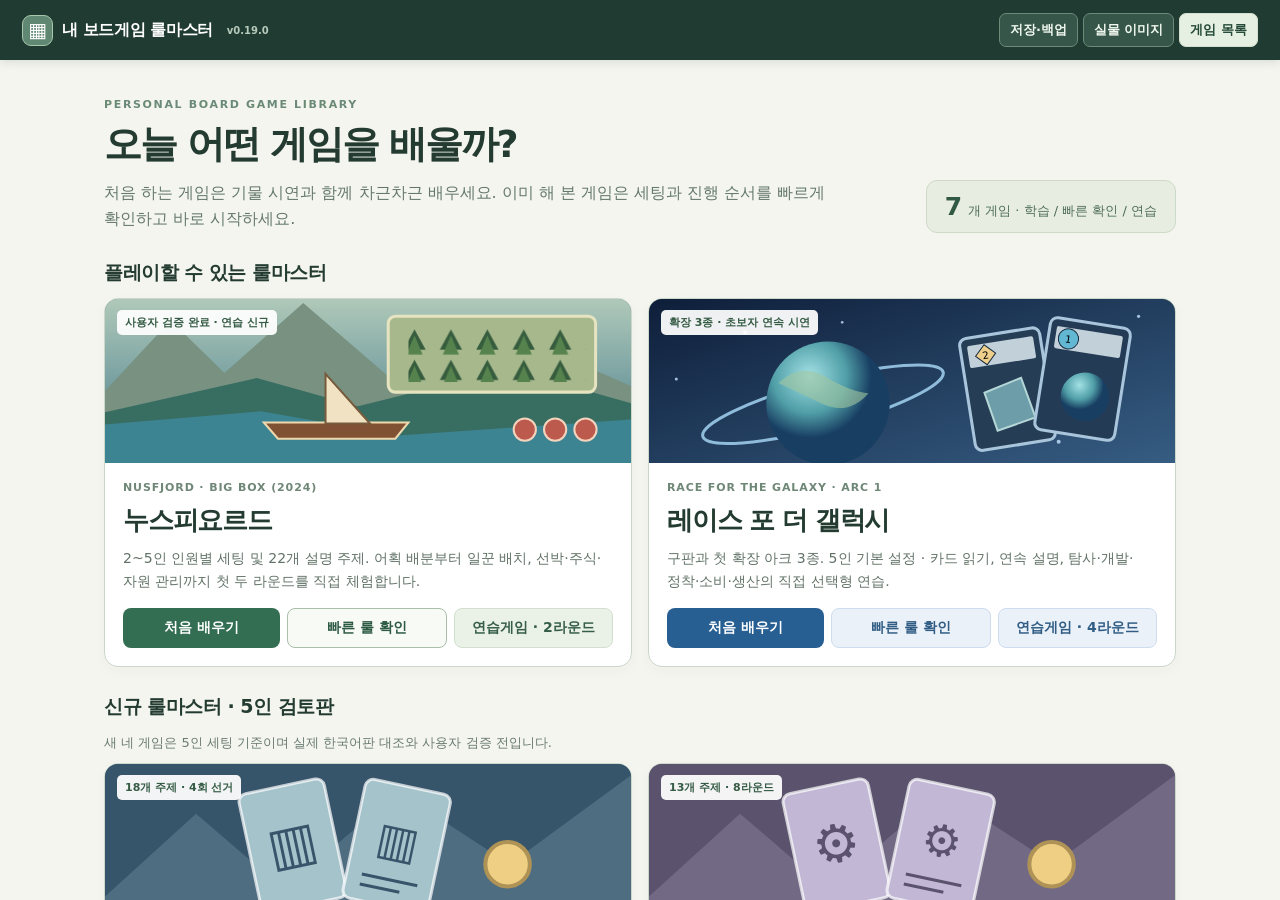
==== index.html @ 7c647069 "v0.19.0: illustrated Galaxy cards and tiles with offline assets" ====
<!doctype html><html lang="ko"><head><meta charset="utf-8"><meta name="viewport" content="width=device-width,initial-scale=1"><title>내 보드게임 룰마스터</title><style>
*{box-sizing:border-box}html,body{margin:0;height:100%;font:16px system-ui,"Malgun Gothic",sans-serif;color:#233b31;background:#f4f5ef}body{display:flex;flex-direction:column}button,a{font:inherit}button{cursor:pointer}header{background:#203b32;color:#fff;display:flex;align-items:center;gap:14px;flex-wrap:wrap;padding:13px 22px;z-index:5;box-shadow:0 2px 9px #142c2220}header .brand{display:flex;align-items:center;gap:9px;color:white;text-decoration:none;font-weight:780;letter-spacing:-.025em;white-space:nowrap}header .brand i{font-style:normal;display:grid;place-items:center;width:31px;height:31px;background:#608771;border:1px solid #a8c7ad;border-radius:9px;font-size:20px}header .version{font-size:10px;color:#b6cabc;font-weight:600}header .spacer{flex:1}.nav{display:flex;gap:5px;flex-wrap:wrap;align-items:center}header button,header select{font:inherit;font-size:13px;cursor:pointer;font-weight:650;background:#36564a;border:1px solid #6b8a79;color:#f0f7ef;border-radius:7px;padding:7px 10px}header button.active{background:#e5efe2;color:#254a37;border-color:#d3e0ce}header button:disabled{opacity:.45;cursor:not-allowed}header select{max-width:230px}header button:hover:not(:disabled){filter:brightness(1.12)}#home{overflow:auto;flex:1;min-height:0}main{max-width:1120px;margin:auto;padding:38px 24px 25px}.hero{display:flex;align-items:flex-end;justify-content:space-between;gap:15px;flex-wrap:wrap;margin-bottom:27px}.kicker{font-size:11px;letter-spacing:.15em;font-weight:750;color:#6b8a76}h1{font-size:38px;margin:8px 0 10px;letter-spacing:-.055em}p{line-height:1.65;word-break:keep-all;margin:0}.hero p{color:#65796b;max-width:740px}.counter{background:#e7eee1;padding:11px 18px;border:1px solid #cedac8;border-radius:11px;white-space:nowrap;color:#4f6d58;font-size:13px}.counter b{font-size:25px;margin-right:6px;color:#325943}h2{font-size:19px;margin:27px 0 12px;letter-spacing:-.025em}.grid{display:grid;grid-template-columns:repeat(2,minmax(0,1fr));gap:16px}.game{border:1px solid #cbd7ca;background:white;border-radius:14px;overflow:hidden;display:flex;flex-direction:column;box-shadow:0 4px 14px #243b2a08}.art{height:164px;position:relative;overflow:hidden;background:#698a77}.art svg{width:100%;height:100%;display:block}.art .tag{position:absolute;top:11px;left:12px;background:#ffffffee;padding:5px 8px;border-radius:5px;font-size:11px;font-weight:750;color:#355b44}.gamebody{padding:18px;display:flex;flex-direction:column;gap:9px;flex:1}.eyebrow{font-size:11px;letter-spacing:.08em;font-weight:700;color:#6f8777}.game h3{font-size:26px;letter-spacing:-.045em;margin:0}.game p{font-size:14px;color:#617267;flex:1}.actions{display:flex;gap:7px;flex-wrap:wrap;margin-top:6px}.actions a{display:inline-flex;align-items:center;justify-content:center;text-decoration:none;border-radius:8px;padding:10px 13px;font-size:14px;font-weight:750;color:#fff;background:#336e53;flex:1}.actions a.secondary{color:#355d47;background:#eaf1e7;border:1px solid #d2dfcf}.racecard .actions a{background:#285f93}.racecard .actions a.secondary{background:#eaf1f9;color:#315d84;border-color:#cddcee}.actions a.quicklink{background:#f8faf6;color:#2d5a43;border:1px solid #a9bfaa}.actions a:hover{filter:brightness(.95)}.queue{display:grid;grid-template-columns:repeat(4,minmax(0,1fr));gap:9px}.queue .q{padding:13px;border:1px solid #d7ded2;background:#fffefa;border-radius:11px;min-width:0}.q small{color:#7a8877;font-size:11px;font-weight:650}.q h3{font-size:18px;margin:7px 0 5px;letter-spacing:-.02em}.q p{font-size:12px;color:#65776a}.q a{display:inline-block;font-size:12px;margin-top:8px;color:#386d52;font-weight:700}.collection{display:flex;flex-wrap:wrap;gap:7px}.collection span{background:#e8ede5;border:1px solid #d7ded1;border-radius:7px;padding:7px 10px;font-size:13px;color:#627265}footer{color:#7b897a;font-size:12px;line-height:1.6;margin-top:24px}#workspace{flex:1;min-height:0;display:flex}#workspace[hidden],#home[hidden]{display:none}iframe{display:block;width:100%;height:100%;border:0;background:#fff}iframe[hidden]{display:none}#modebar{display:none}#modebar.on{display:flex}#gameSelect{display:none}#gameSelect.on{display:block}@media(max-width:670px){header{padding:9px 11px;gap:6px}header .version{display:none}header .brand{font-size:15px}header .brand i{width:26px;height:26px;font-size:17px}header .spacer{display:none}header button,header select{font-size:12px;padding:6px}main{padding:22px 12px}h1{font-size:30px}.grid{grid-template-columns:1fr}.queue{grid-template-columns:1fr 1fr}.art{height:143px}.gamebody{padding:14px}.game h3{font-size:23px}}
</style><link rel="stylesheet" href="app/device.css"></head><body><header><a class="brand" href="#home"><i>▦</i> 내 보드게임 룰마스터</a><span class="version">v0.19.0</span><div class="spacer"></div><div class="nav"><button id="deviceBtn">저장·백업</button><button id="editionBtn">실물 이미지</button><button id="homeBtn" onclick="location.hash='home'">게임 목록</button><select id="gameSelect" aria-label="게임 전환"><option value="nusfjord">누스피요르드</option><option value="race">레이스 포 더 갤럭시</option><option value="die-macher">디마허</option><option value="raging-robots">레이징 로봇</option><option value="euphoria">유포리아</option><option value="hadara">하다라</option><option value="roll">롤 포 더 갤럭시</option></select><div id="modebar" class="nav"><button id="learnBtn">처음 배우기</button><button id="quickBtn">빠른 룰 확인</button><button id="practiceBtn">연습게임</button></div></div></header><div id="home"><main><section class="hero"><div><div class="kicker">PERSONAL BOARD GAME LIBRARY</div><h1>오늘 어떤 게임을 배울까?</h1><p>처음 하는 게임은 기물 시연과 함께 차근차근 배우세요. 이미 해 본 게임은 세팅과 진행 순서를 빠르게 확인하고 바로 시작하세요.</p></div><div class="counter"><b>7</b>개 게임 · 학습 / 빠른 확인 / 연습</div></section><h2>플레이할 수 있는 룰마스터</h2><div class="grid"><article class="game"><div class="art"><svg viewBox="0 0 520 164" preserveAspectRatio="xMidYMid slice" aria-hidden="true"><defs><linearGradient id="sea" x2="0" y2="1"><stop stop-color="#b0c9b9"/><stop offset="1" stop-color="#41788a"/></linearGradient><pattern id="trees" width="36" height="30" patternUnits="userSpaceOnUse"><path d="M18 1 7 21h22Z" fill="#365c3e"/><path d="M18 7 10 26h16Z" fill="#56834d"/></pattern></defs><rect width="520" height="164" fill="url(#sea)"/><path d="M0 92 65 22 118 74 196 5 290 86 375 24 520 87V120H0Z" fill="#789180"/><path d="M0 113 150 79 250 107 400 70 520 104V164H0Z" fill="#386e62"/><path d="M0 125 154 112 290 136 520 120V164H0Z" fill="#3d8493"/><rect x="280" y="18" width="205" height="75" rx="7" fill="#a7b88c" stroke="#e5e3c0" stroke-width="3"/><rect x="300" y="28" width="175" height="55" fill="url(#trees)"/><path d="M171 139h116l13-16H157Z" fill="#805132" stroke="#eed9af" stroke-width="2"/><path d="M218 75v49h44Z" fill="#f0e2c3" stroke="#765b3c" stroke-width="2"/><circle cx="415" cy="130" r="11" fill="#bc5a4d" stroke="#f4d3bd" stroke-width="2"/><circle cx="445" cy="130" r="11" fill="#bc5a4d" stroke="#f4d3bd" stroke-width="2"/><circle cx="475" cy="130" r="11" fill="#bc5a4d" stroke="#f4d3bd" stroke-width="2"/></svg><span class="tag">사용자 검증 완료 · 연습 신규</span></div><div class="gamebody"><span class="eyebrow">NUSFJORD · BIG BOX (2024)</span><h3>누스피요르드</h3><p>2~5인 인원별 세팅 및 22개 설명 주제. 어획 배분부터 일꾼 배치, 선박·주식·자원 관리까지 첫 두 라운드를 직접 체험합니다.</p><div class="actions"><a href="#nusfjord/learn">처음 배우기</a><a class="secondary quicklink" href="#nusfjord/quick">빠른 룰 확인</a><a class="secondary" href="#nusfjord/practice">연습게임 · 2라운드</a></div></div></article><article class="game racecard"><div class="art"><svg viewBox="0 0 520 164" preserveAspectRatio="xMidYMid slice" aria-hidden="true"><defs><linearGradient id="space" x2="1" y2="1"><stop stop-color="#0e1e39"/><stop offset="1" stop-color="#365d83"/></linearGradient><radialGradient id="planet" cx="35%" cy="28%"><stop stop-color="#a3e1e5"/><stop offset=".6" stop-color="#509ea7"/><stop offset="1" stop-color="#183e62"/></radialGradient></defs><rect width="520" height="164" fill="url(#space)"/><g fill="#c6e3ff" opacity=".8"><circle cx="27" cy="80" r="1.5"/><circle cx="95" cy="34" r="2"/><circle cx="139" cy="91" r="1.5"/><circle cx="191" cy="24" r="1.3"/><circle cx="376" cy="68" r="1.8"/><circle cx="484" cy="18" r="1.6"/><circle cx="405" cy="142" r="2"/></g><ellipse cx="172" cy="105" rx="123" ry="23" fill="none" stroke="#8fbcda" stroke-width="3" transform="rotate(-15 172 105)"/><circle cx="177" cy="104" r="61" fill="url(#planet)"/><path d="M128 84q22-21 47-6t42 16q-20 23-47 10t-42-20" fill="#a1c7a1" opacity=".6"/><g transform="translate(315 34) rotate(-9 40 60)"><rect width="80" height="112" rx="7" fill="#253d55" stroke="#a8c5dc" stroke-width="3"/><rect x="7" y="8" width="66" height="22" rx="2" fill="#c2d0da"/><path d="M14 19 24 9 34 19 24 29Z" fill="#edce8a" stroke="#172a3e"/><text x="24" y="23" text-anchor="middle" font-size="10">2</text><path d="M17 56 55 47 63 88 24 95Z" fill="#6c9da9" stroke="#b4d6d6" stroke-width="2"/></g><g transform="translate(388 24) rotate(9 40 60)"><rect width="80" height="112" rx="7" fill="#243b55" stroke="#a8c5dc" stroke-width="3"/><rect x="7" y="8" width="66" height="22" rx="2" fill="#c2d0da"/><circle cx="20" cy="19" r="10" fill="#62b8d3" stroke="#172a3e"/><text x="20" y="23" text-anchor="middle" font-size="10">1</text><circle cx="45" cy="73" r="24" fill="url(#planet)"/></g></svg><span class="tag">확장 3종 · 초보자 연속 시연</span></div><div class="gamebody"><span class="eyebrow">RACE FOR THE GALAXY · ARC 1</span><h3>레이스 포 더 갤럭시</h3><p>구판과 첫 확장 아크 3종. 5인 기본 설정 · 카드 읽기, 연속 설명, 탐사·개발·정착·소비·생산의 직접 선택형 연습.</p><div class="actions"><a href="#race/learn">처음 배우기</a><a class="secondary quicklink" href="#race/quick">빠른 룰 확인</a><a class="secondary" href="#race/practice">연습게임 · 4라운드</a></div></div></article></div><h2>신규 룰마스터 · 5인 검토판</h2><p style="font-size:13px;color:#6a7b70;margin-bottom:10px">새 네 게임은 5인 세팅 기준이며 실제 한국어판 대조와 사용자 검증 전입니다.</p><div class="grid"><article class="game"><div class="art" style="background:#36546a"><svg viewBox="0 0 520 164" preserveAspectRatio="xMidYMid slice" aria-hidden="true"><rect width="520" height="164" fill="#36546a"/><path d="M0 132L90 50L177 125L290 28L400 100L520 12V164H0Z" fill="#a5c3cb" opacity=".22"/><g transform="translate(143 22) rotate(-12 42 62)"><rect width="86" height="120" rx="8" fill="#a5c3cb" stroke="#fff" stroke-opacity=".7" stroke-width="3"/><text x="43" y="76" font-size="52" text-anchor="middle" fill="#36546a">▥</text></g><g transform="translate(245 22) rotate(12 42 62)"><rect width="86" height="120" rx="8" fill="#a5c3cb" stroke="#fff" stroke-opacity=".7" stroke-width="3"/><path d="M15 94h56M15 104h40" stroke="#36546a" stroke-width="3"/><text x="43" y="70" font-size="44" text-anchor="middle" fill="#36546a">▥</text></g><circle cx="398" cy="100" r="22" fill="#efcf83" stroke="#ae9256" stroke-width="4"/></svg><span class="tag">18개 주제 · 4회 선거</span></div><div class="gamebody"><span class="eyebrow">DIE MACHER · 2019</span><h3>디마허</h3><p>정책, 언론, 유세, 여론조사, 선거 정산</p><div class="actions"><a href="#die-macher/learn">처음 배우기</a><a class="secondary quicklink" href="#die-macher/quick">빠른 룰 확인</a><a class="secondary" href="#die-macher/practice">지역 선거 부분</a></div></div></article><article class="game"><div class="art" style="background:#5b536e"><svg viewBox="0 0 520 164" preserveAspectRatio="xMidYMid slice" aria-hidden="true"><rect width="520" height="164" fill="#5b536e"/><path d="M0 132L90 50L177 125L290 28L400 100L520 12V164H0Z" fill="#c2b8d6" opacity=".22"/><g transform="translate(143 22) rotate(-12 42 62)"><rect width="86" height="120" rx="8" fill="#c2b8d6" stroke="#fff" stroke-opacity=".7" stroke-width="3"/><text x="43" y="76" font-size="52" text-anchor="middle" fill="#5b536e">⚙</text></g><g transform="translate(245 22) rotate(12 42 62)"><rect width="86" height="120" rx="8" fill="#c2b8d6" stroke="#fff" stroke-opacity=".7" stroke-width="3"/><path d="M15 94h56M15 104h40" stroke="#5b536e" stroke-width="3"/><text x="43" y="70" font-size="44" text-anchor="middle" fill="#5b536e">⚙</text></g><circle cx="398" cy="100" r="22" fill="#efcf83" stroke="#ae9256" stroke-width="4"/></svg><span class="tag">13개 주제 · 8라운드</span></div><div class="gamebody"><span class="eyebrow">RAISING ROBOTS</span><h3>레이징 로봇</h3><p>에너지 배정, 로봇 조립, 엔진, 수업과 최종 점수</p><div class="actions"><a href="#raging-robots/learn">처음 배우기</a><a class="secondary quicklink" href="#raging-robots/quick">빠른 룰 확인</a><a class="secondary" href="#raging-robots/practice">조립·설계 부분</a></div></div></article><article class="game"><div class="art" style="background:#5c6c52"><svg viewBox="0 0 520 164" preserveAspectRatio="xMidYMid slice" aria-hidden="true"><rect width="520" height="164" fill="#5c6c52"/><path d="M0 132L90 50L177 125L290 28L400 100L520 12V164H0Z" fill="#d9d6a5" opacity=".22"/><g transform="translate(143 22) rotate(-12 42 62)"><rect width="86" height="120" rx="8" fill="#d9d6a5" stroke="#fff" stroke-opacity=".7" stroke-width="3"/><text x="43" y="76" font-size="52" text-anchor="middle" fill="#5c6c52">⚄</text></g><g transform="translate(245 22) rotate(12 42 62)"><rect width="86" height="120" rx="8" fill="#d9d6a5" stroke="#fff" stroke-opacity=".7" stroke-width="3"/><path d="M15 94h56M15 104h40" stroke="#5c6c52" stroke-width="3"/><text x="43" y="70" font-size="44" text-anchor="middle" fill="#5c6c52">⚄</text></g><circle cx="398" cy="100" r="22" fill="#efcf83" stroke="#ae9256" stroke-width="4"/></svg><span class="tag">14개 기본 주제 · 확장 선택</span></div><div class="gamebody"><span class="eyebrow">EUPHORIA · 기본 / 확장</span><h3>유포리아</h3><p>주사위 일꾼, 지식, 사기, 시장과 별 10개</p><div class="actions"><a href="#euphoria/learn">처음 배우기</a><a class="secondary quicklink" href="#euphoria/quick">빠른 룰 확인</a><a class="secondary" href="#euphoria/practice">일꾼 배치·회수</a></div></div></article><article class="game"><div class="art" style="background:#957647"><svg viewBox="0 0 520 164" preserveAspectRatio="xMidYMid slice" aria-hidden="true"><rect width="520" height="164" fill="#957647"/><path d="M0 132L90 50L177 125L290 28L400 100L520 12V164H0Z" fill="#e4d7ad" opacity=".22"/><g transform="translate(143 22) rotate(-12 42 62)"><rect width="86" height="120" rx="8" fill="#e4d7ad" stroke="#fff" stroke-opacity=".7" stroke-width="3"/><text x="43" y="76" font-size="52" text-anchor="middle" fill="#957647">◉</text></g><g transform="translate(245 22) rotate(12 42 62)"><rect width="86" height="120" rx="8" fill="#e4d7ad" stroke="#fff" stroke-opacity=".7" stroke-width="3"/><path d="M15 94h56M15 104h40" stroke="#957647" stroke-width="3"/><text x="43" y="70" font-size="44" text-anchor="middle" fill="#957647">◉</text></g><circle cx="398" cy="100" r="22" fill="#efcf83" stroke="#ae9256" stroke-width="4"/></svg><span class="tag">12개 주제 · 3시대</span></div><div class="gamebody"><span class="eyebrow">HADARA · 기본판</span><h3>하다라</h3><p>A/B 카드 선택, 네 트랙, 식민지, 메달</p><div class="actions"><a href="#hadara/learn">처음 배우기</a><a class="secondary quicklink" href="#hadara/quick">빠른 룰 확인</a><a class="secondary" href="#hadara/practice">시대 I 연습</a></div></div></article><article class="game racecard"><div class="art"><svg viewBox="0 0 520 164" preserveAspectRatio="xMidYMid slice" aria-hidden="true"><defs><linearGradient id="rollspace" x2="1" y2="1"><stop stop-color="#17283f"/><stop offset="1" stop-color="#466984"/></linearGradient></defs><rect width="520" height="164" fill="url(#rollspace)"/><g fill="#b8d5ec"><circle cx="32" cy="27" r="2"/><circle cx="203" cy="40" r="2"/><circle cx="411" cy="18" r="2"/><circle cx="451" cy="136" r="2"/></g><circle cx="115" cy="112" r="63" fill="#5aa6b2"/><ellipse cx="115" cy="112" rx="88" ry="18" stroke="#a8cdd9" fill="none" stroke-width="3" transform="rotate(-18 115 112)"/><g transform="translate(245 32) rotate(-10 38 38)"><rect width="76" height="76" rx="12" fill="#e3e9ed" stroke="#a8c2d3" stroke-width="4"/><path d="M38 13 61 38 38 62 14 38Z" fill="none" stroke="#253a4d" stroke-width="5"/></g><g transform="translate(341 56) rotate(10 35 35)"><rect width="70" height="70" rx="10" fill="#222937" stroke="#99aab8" stroke-width="3"/><path d="M9 35Q35 10 61 35Q35 60 9 35Z" fill="none" stroke="#fff" stroke-width="4"/><circle cx="35" cy="35" r="7" fill="#fff"/></g><g transform="translate(423 29) rotate(-10 28 28)"><rect width="56" height="56" rx="8" fill="#ed8d37" stroke="#ffc879" stroke-width="3"/><text x="28" y="38" font-size="32" text-anchor="middle" fill="#263447">$</text></g></svg><span class="tag">신규 · 2~5인 · 끝없는 야망</span></div><div class="gamebody"><span class="eyebrow">ROLL FOR THE GALAXY · AMBITION</span><h3>롤 포 더 갤럭시</h3><p>주사위 배정·선택·명령, 생산·선적·모집. 기본판과 끝없는 야망, 선택 목표를 설명하고 세 라운드의 핵심 연습을 제공합니다.</p><div class="actions"><a href="#roll/learn">처음 배우기</a><a class="secondary quicklink" href="#roll/quick">빠른 룰 확인</a><a class="secondary" href="#roll/practice">3라운드 연습</a></div></div></article></div><h2>다른 보유 게임</h2><div class="collection" id="planned"></div><footer>처음 배우기는 단계별 기물 시연, 빠른 룰 확인은 세팅 체크리스트·진행·규칙 검색, 연습게임은 선택형 시나리오입니다. 실물 사진 탭에서 실제 판본을 대조할 수 있습니다. 시연은 판본별 검증 중인 자체 도식입니다.</footer></main></div><div id="workspace" hidden><iframe id="screen" title="룰마스터 및 연습게임"></iframe></div><script src="games/catalog.js"></script><script id="embeddedPages" type="application/json">null</script><script>
const PAGES={nusfjord:{learn:'nusfjord.html',practice:'scenario.html?game=nusfjord'},race:{learn:'race.html',practice:'scenario.html?game=race'},roll:{learn:'roll.html?mode=learn',practice:'roll.html?mode=practice'},...Object.fromEntries(['die-macher','raging-robots','euphoria','hadara'].map(id=>[id,{learn:'new-game.html?game='+id+'&mode=learn',practice:'new-game.html?game='+id+'&mode=practice'}]))};
for(const id of Object.keys(PAGES))PAGES[id].quick="quick.html?game="+id;
function readStored(key){try{return JSON.parse(localStorage.getItem(key)||'{}')}catch{return {}}}function saveStored(key,value){try{localStorage.setItem(key,JSON.stringify(value))}catch{}}window.rmSettings=readStored('rm.hub.settings');window.rmPhotos={};window.rmChecks={};for(const id of ['nusfjord','race','roll','die-macher','raging-robots','euphoria','hadara'])window.rmPhotos[id]=readStored('rm.photos.'+id);let pendingTopic=null;
let rmSpeed=1;try{const v=localStorage.getItem('rm.motion.speed');if(['0','0.6','1','1.6'].includes(v))rmSpeed=+v}catch{}function sendConfig(target,route){if(!target||!route)return;target.contentWindow?.postMessage({kind:'rm-motion-speed',speed:rmSpeed},'*');const [id,mode]=route.split("/");if(mode==="quick"){target.contentWindow?.postMessage({kind:"rulemaster-resume"},"*");return;}target.contentWindow?.postMessage({kind:"rm-configure",game:id,mode,config:window.rmSettings[id],assets:window.rmPhotos[id],topic:pendingTopic?.game===id&&mode==="learn"?pendingTopic.topic:null},"*");if(pendingTopic?.game===id&&mode==="learn")pendingTopic=null;}
const embedded=JSON.parse(document.getElementById('embeddedPages').textContent),home=document.getElementById('home'),workspace=document.getElementById('workspace'),select=document.getElementById('gameSelect'),modebar=document.getElementById('modebar');let active=null,screen=document.getElementById('screen'),frames=new Map(),loaded='';function pauseFrame(){if(screen&&loaded)screen.contentWindow?.postMessage({kind:'rulemaster-pause'},'*')}
for(const game of COLLECTION.filter(g=>g.ownership==='owned'&&g.status==='backlog'&&!['raging-robots','euphoria','hadara'].includes(g.id))){let item=document.createElement('span');item.textContent=game.name;document.getElementById('planned').append(item)}
function navigate(){let route=location.hash.slice(1)||'home';let [id,mode]=route.split('/');if(!PAGES[id]||!PAGES[id][mode]){pauseFrame();home.hidden=false;workspace.hidden=true;select.classList.remove('on');modebar.classList.remove('on');document.getElementById('homeBtn').classList.add('active');active=null;return}active={id,mode};home.hidden=true;workspace.hidden=false;select.classList.add('on');modebar.classList.add('on');select.value=id;document.getElementById('homeBtn').classList.remove('active');document.getElementById('learnBtn').classList.toggle('active',mode==='learn');document.getElementById('practiceBtn').classList.toggle('active',mode==='practice');document.getElementById('quickBtn').classList.toggle('active',mode==='quick');document.getElementById('practiceBtn').textContent='연습게임';if(loaded===route){sendConfig(screen,route);return;}pauseFrame();screen.hidden=true;screen.removeAttribute('id');if(!loaded)screen.remove();let next=frames.get(route);let cached=!!next;if(!next){next=document.createElement('iframe');next.title='룰마스터 및 연습게임';if(embedded?.[route])next.srcdoc=embedded[route];else next.src=PAGES[id][mode];next.addEventListener("load",()=>{if(loaded===route)sendConfig(next,route)});frames.set(route,next);workspace.append(next)}screen=next;screen.id='screen';screen.hidden=false;loaded=route;screen.contentWindow?.postMessage({kind:'rulemaster-resume'},'*');if(cached)sendConfig(screen,route)}
window.addEventListener('hashchange',navigate);window.addEventListener('message',e=>{if(e.source!==screen.contentWindow)return;let d=e.data;if(d?.kind==='rm-motion-setting'&&[0,.6,1,1.6].includes(d.speed)){rmSpeed=d.speed;try{localStorage.setItem('rm.motion.speed',String(rmSpeed))}catch{}for(const fr of frames.values())fr.contentWindow?.postMessage({kind:'rm-motion-speed',speed:rmSpeed},'*');return;}if(d?.kind==='rm-settings'&&active?.id===d.game){window.rmSettings[d.game]={...d.config};saveStored('rm.hub.settings',window.rmSettings);if(d.game==='roll')window.rollSettings={...d.config};return;}if(d?.kind==='rm-checks'&&active?.id===d.game&&typeof d.key==='string'&&d.key.startsWith('rm.check.'+d.game+'{')&&Array.isArray(d.value)){window.rmChecks[d.key]=d.value;saveStored(d.key,d.value);return;}if(d?.kind==='rm-photos'&&active?.id===d.game){window.rmPhotos[d.game]=d.assets;saveStored('rm.photos.'+d.game,d.assets);return;}if(d?.kind==='rm-jump'&&active?.id===d.game){window.rmSettings[d.game]={...d.config};saveStored('rm.hub.settings',window.rmSettings);if(d.game==='roll')window.rollSettings={...d.config};pendingTopic={game:d.game,topic:d.topic};location.hash=d.game+'/learn';return;}if(d?.kind==='rm-jump-miss'){console.warn('Rulemaster topic not found: '+d.topic);return;}if(d?.kind==='rulemaster-route'){let route=e.data.route;if(route==='home'||(typeof route==='string'&&PAGES[route.split('/')[0]]?.[route.split('/')[1]]))location.hash=route}});select.onchange=()=>location.hash=select.value+'/'+(active?.mode||'learn');document.getElementById('learnBtn').onclick=()=>location.hash=active.id+'/learn';document.getElementById('quickBtn').onclick=()=>location.hash=active.id+'/quick';document.getElementById('practiceBtn').onclick=()=>location.hash=active.id+'/practice';window.rmResetScreens=()=>{pauseFrame();for(let f of frames.values())f.remove();frames.clear();screen=document.createElement('iframe');screen.id='screen';workspace.append(screen);loaded='';active=null;navigate()};navigate();
</script><script src="app/edition-data.js"></script><script src="app/device.js"></script></body></html>
---- app/device.css ----
/* Tablet reference and portable storage panels */
.rm-modal{border:1px solid #ccd9cd;border-radius:14px;padding:0;width:min(930px,calc(100% - 20px));max-height:90dvh;color:#233b31;background:#f8faf6;box-shadow:0 20px 70px #142d2855;overflow:auto}.rm-modal::backdrop{background:#162e25a8}.rm-modal .rm-top{position:sticky;top:0;z-index:1;background:#203b32;color:#fff;padding:14px 18px;display:flex;align-items:center;justify-content:space-between;gap:10px}.rm-modal .rm-top h2{margin:0;font-size:19px;color:#fff}.rm-modal .rm-body{padding:18px}.rm-modal h3{margin:12px 0 8px;font-size:17px}.rm-modal p{margin:7px 0;font-size:14px}.rm-modal button,.rm-modal .rm-link{background:#fff;color:#29583e;border:1px solid #a5bdab;border-radius:8px;padding:10px 13px;font:inherit;font-weight:650;cursor:pointer;display:inline-block;text-decoration:none}.rm-modal .rm-top button{background:#36564a;color:#fff;border-color:#729b83}.rm-modal .rm-links{display:flex;flex-wrap:wrap;gap:8px;margin:12px 0}.rm-modal .rm-meta{color:#526d5c;font-size:13px}.rm-modal .rm-note{border-left:3px solid #86a58a;padding:6px 12px;background:#eaf1e9}.rm-modal .rm-gallery{display:grid;grid-template-columns:repeat(auto-fit,minmax(min(260px,100%),1fr));gap:12px}.rm-modal figure{margin:0;border:1px solid #d3dfd2;border-radius:9px;overflow:hidden;background:#fff;padding:9px;display:flex;flex-direction:column;gap:5px}.rm-modal figure img{max-height:340px;width:100%;object-fit:contain;background:#e9ede7;cursor:zoom-in;border-radius:5px}.rm-modal figure img[hidden]{display:none}.rm-modal figcaption{font-weight:700;font-size:14px}.rm-modal figure small{font-size:12px;color:#59705f}.rm-modal .rm-status{font-size:13px;color:#576c5a}.rm-modal .rm-list{padding-left:20px;font-size:14px;line-height:1.7}.rm-modal select{font:inherit;border:1px solid #bdccbe;background:#fff;color:#213a2e;padding:9px;border-radius:8px;max-width:100%}.rm-modal .rm-file{display:none}.rm-modal .rm-storage{display:grid;grid-template-columns:repeat(3,1fr);gap:8px;margin:12px 0}.rm-modal .rm-storage>div{background:white;border:1px solid #d4dfd2;padding:12px;border-radius:8px}.rm-modal .rm-storage b{display:block;font-size:24px}.rm-modal .rm-storage span{font-size:12px;color:#617466}.rm-modal .rm-zoom{max-height:65dvh;max-width:100%;width:auto;display:block;margin:10px auto;object-fit:contain}.rm-modal .rm-dismiss{margin-top:8px}@media(max-width:600px){.rm-modal .rm-body{padding:12px}.rm-modal .rm-top{padding:11px}.rm-modal .rm-storage{grid-template-columns:repeat(3,minmax(0,1fr))}.rm-modal .rm-storage>div{padding:8px}.rm-modal .rm-storage b{font-size:19px}.rm-modal .rm-links button,.rm-modal .rm-link{font-size:13px}}
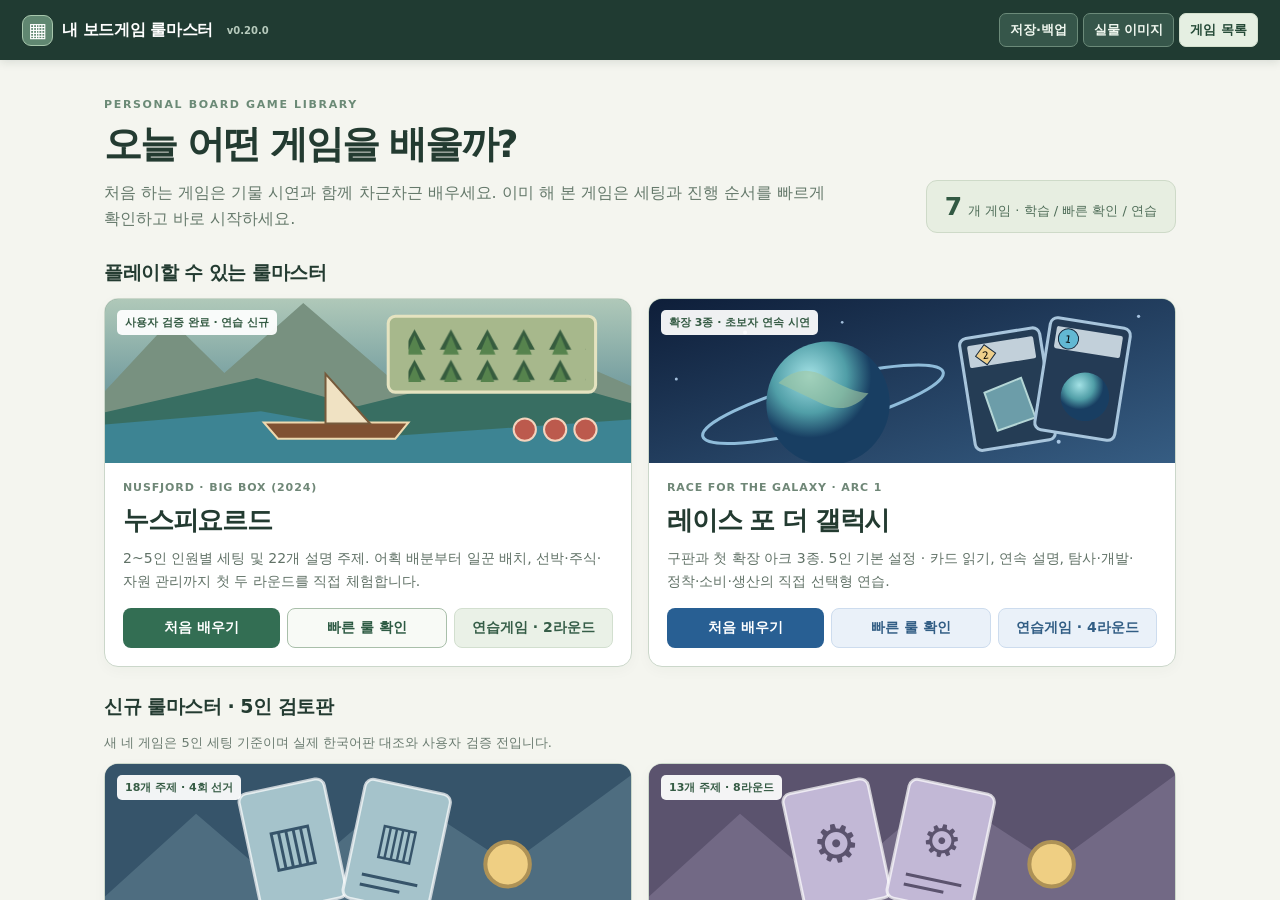
==== commit 2155fddf: "v0.20.0 - Show complete table setup before rules" ====
--- a/index.html
+++ b/index.html
@@ -1,6 +1,6 @@
 <!doctype html><html lang="ko"><head><meta charset="utf-8"><meta name="viewport" content="width=device-width,initial-scale=1"><title>내 보드게임 룰마스터</title><style>
 *{box-sizing:border-box}html,body{margin:0;height:100%;font:16px system-ui,"Malgun Gothic",sans-serif;color:#233b31;background:#f4f5ef}body{display:flex;flex-direction:column}button,a{font:inherit}button{cursor:pointer}header{background:#203b32;color:#fff;display:flex;align-items:center;gap:14px;flex-wrap:wrap;padding:13px 22px;z-index:5;box-shadow:0 2px 9px #142c2220}header .brand{display:flex;align-items:center;gap:9px;color:white;text-decoration:none;font-weight:780;letter-spacing:-.025em;white-space:nowrap}header .brand i{font-style:normal;display:grid;place-items:center;width:31px;height:31px;background:#608771;border:1px solid #a8c7ad;border-radius:9px;font-size:20px}header .version{font-size:10px;color:#b6cabc;font-weight:600}header .spacer{flex:1}.nav{display:flex;gap:5px;flex-wrap:wrap;align-items:center}header button,header select{font:inherit;font-size:13px;cursor:pointer;font-weight:650;background:#36564a;border:1px solid #6b8a79;color:#f0f7ef;border-radius:7px;padding:7px 10px}header button.active{background:#e5efe2;color:#254a37;border-color:#d3e0ce}header button:disabled{opacity:.45;cursor:not-allowed}header select{max-width:230px}header button:hover:not(:disabled){filter:brightness(1.12)}#home{overflow:auto;flex:1;min-height:0}main{max-width:1120px;margin:auto;padding:38px 24px 25px}.hero{display:flex;align-items:flex-end;justify-content:space-between;gap:15px;flex-wrap:wrap;margin-bottom:27px}.kicker{font-size:11px;letter-spacing:.15em;font-weight:750;color:#6b8a76}h1{font-size:38px;margin:8px 0 10px;letter-spacing:-.055em}p{line-height:1.65;word-break:keep-all;margin:0}.hero p{color:#65796b;max-width:740px}.counter{background:#e7eee1;padding:11px 18px;border:1px solid #cedac8;border-radius:11px;white-space:nowrap;color:#4f6d58;font-size:13px}.counter b{font-size:25px;margin-right:6px;color:#325943}h2{font-size:19px;margin:27px 0 12px;letter-spacing:-.025em}.grid{display:grid;grid-template-columns:repeat(2,minmax(0,1fr));gap:16px}.game{border:1px solid #cbd7ca;background:white;border-radius:14px;overflow:hidden;display:flex;flex-direction:column;box-shadow:0 4px 14px #243b2a08}.art{height:164px;position:relative;overflow:hidden;background:#698a77}.art svg{width:100%;height:100%;display:block}.art .tag{position:absolute;top:11px;left:12px;background:#ffffffee;padding:5px 8px;border-radius:5px;font-size:11px;font-weight:750;color:#355b44}.gamebody{padding:18px;display:flex;flex-direction:column;gap:9px;flex:1}.eyebrow{font-size:11px;letter-spacing:.08em;font-weight:700;color:#6f8777}.game h3{font-size:26px;letter-spacing:-.045em;margin:0}.game p{font-size:14px;color:#617267;flex:1}.actions{display:flex;gap:7px;flex-wrap:wrap;margin-top:6px}.actions a{display:inline-flex;align-items:center;justify-content:center;text-decoration:none;border-radius:8px;padding:10px 13px;font-size:14px;font-weight:750;color:#fff;background:#336e53;flex:1}.actions a.secondary{color:#355d47;background:#eaf1e7;border:1px solid #d2dfcf}.racecard .actions a{background:#285f93}.racecard .actions a.secondary{background:#eaf1f9;color:#315d84;border-color:#cddcee}.actions a.quicklink{background:#f8faf6;color:#2d5a43;border:1px solid #a9bfaa}.actions a:hover{filter:brightness(.95)}.queue{display:grid;grid-template-columns:repeat(4,minmax(0,1fr));gap:9px}.queue .q{padding:13px;border:1px solid #d7ded2;background:#fffefa;border-radius:11px;min-width:0}.q small{color:#7a8877;font-size:11px;font-weight:650}.q h3{font-size:18px;margin:7px 0 5px;letter-spacing:-.02em}.q p{font-size:12px;color:#65776a}.q a{display:inline-block;font-size:12px;margin-top:8px;color:#386d52;font-weight:700}.collection{display:flex;flex-wrap:wrap;gap:7px}.collection span{background:#e8ede5;border:1px solid #d7ded1;border-radius:7px;padding:7px 10px;font-size:13px;color:#627265}footer{color:#7b897a;font-size:12px;line-height:1.6;margin-top:24px}#workspace{flex:1;min-height:0;display:flex}#workspace[hidden],#home[hidden]{display:none}iframe{display:block;width:100%;height:100%;border:0;background:#fff}iframe[hidden]{display:none}#modebar{display:none}#modebar.on{display:flex}#gameSelect{display:none}#gameSelect.on{display:block}@media(max-width:670px){header{padding:9px 11px;gap:6px}header .version{display:none}header .brand{font-size:15px}header .brand i{width:26px;height:26px;font-size:17px}header .spacer{display:none}header button,header select{font-size:12px;padding:6px}main{padding:22px 12px}h1{font-size:30px}.grid{grid-template-columns:1fr}.queue{grid-template-columns:1fr 1fr}.art{height:143px}.gamebody{padding:14px}.game h3{font-size:23px}}
-</style><link rel="stylesheet" href="app/device.css"></head><body><header><a class="brand" href="#home"><i>▦</i> 내 보드게임 룰마스터</a><span class="version">v0.19.0</span><div class="spacer"></div><div class="nav"><button id="deviceBtn">저장·백업</button><button id="editionBtn">실물 이미지</button><button id="homeBtn" onclick="location.hash='home'">게임 목록</button><select id="gameSelect" aria-label="게임 전환"><option value="nusfjord">누스피요르드</option><option value="race">레이스 포 더 갤럭시</option><option value="die-macher">디마허</option><option value="raging-robots">레이징 로봇</option><option value="euphoria">유포리아</option><option value="hadara">하다라</option><option value="roll">롤 포 더 갤럭시</option></select><div id="modebar" class="nav"><button id="learnBtn">처음 배우기</button><button id="quickBtn">빠른 룰 확인</button><button id="practiceBtn">연습게임</button></div></div></header><div id="home"><main><section class="hero"><div><div class="kicker">PERSONAL BOARD GAME LIBRARY</div><h1>오늘 어떤 게임을 배울까?</h1><p>처음 하는 게임은 기물 시연과 함께 차근차근 배우세요. 이미 해 본 게임은 세팅과 진행 순서를 빠르게 확인하고 바로 시작하세요.</p></div><div class="counter"><b>7</b>개 게임 · 학습 / 빠른 확인 / 연습</div></section><h2>플레이할 수 있는 룰마스터</h2><div class="grid"><article class="game"><div class="art"><svg viewBox="0 0 520 164" preserveAspectRatio="xMidYMid slice" aria-hidden="true"><defs><linearGradient id="sea" x2="0" y2="1"><stop stop-color="#b0c9b9"/><stop offset="1" stop-color="#41788a"/></linearGradient><pattern id="trees" width="36" height="30" patternUnits="userSpaceOnUse"><path d="M18 1 7 21h22Z" fill="#365c3e"/><path d="M18 7 10 26h16Z" fill="#56834d"/></pattern></defs><rect width="520" height="164" fill="url(#sea)"/><path d="M0 92 65 22 118 74 196 5 290 86 375 24 520 87V120H0Z" fill="#789180"/><path d="M0 113 150 79 250 107 400 70 520 104V164H0Z" fill="#386e62"/><path d="M0 125 154 112 290 136 520 120V164H0Z" fill="#3d8493"/><rect x="280" y="18" width="205" height="75" rx="7" fill="#a7b88c" stroke="#e5e3c0" stroke-width="3"/><rect x="300" y="28" width="175" height="55" fill="url(#trees)"/><path d="M171 139h116l13-16H157Z" fill="#805132" stroke="#eed9af" stroke-width="2"/><path d="M218 75v49h44Z" fill="#f0e2c3" stroke="#765b3c" stroke-width="2"/><circle cx="415" cy="130" r="11" fill="#bc5a4d" stroke="#f4d3bd" stroke-width="2"/><circle cx="445" cy="130" r="11" fill="#bc5a4d" stroke="#f4d3bd" stroke-width="2"/><circle cx="475" cy="130" r="11" fill="#bc5a4d" stroke="#f4d3bd" stroke-width="2"/></svg><span class="tag">사용자 검증 완료 · 연습 신규</span></div><div class="gamebody"><span class="eyebrow">NUSFJORD · BIG BOX (2024)</span><h3>누스피요르드</h3><p>2~5인 인원별 세팅 및 22개 설명 주제. 어획 배분부터 일꾼 배치, 선박·주식·자원 관리까지 첫 두 라운드를 직접 체험합니다.</p><div class="actions"><a href="#nusfjord/learn">처음 배우기</a><a class="secondary quicklink" href="#nusfjord/quick">빠른 룰 확인</a><a class="secondary" href="#nusfjord/practice">연습게임 · 2라운드</a></div></div></article><article class="game racecard"><div class="art"><svg viewBox="0 0 520 164" preserveAspectRatio="xMidYMid slice" aria-hidden="true"><defs><linearGradient id="space" x2="1" y2="1"><stop stop-color="#0e1e39"/><stop offset="1" stop-color="#365d83"/></linearGradient><radialGradient id="planet" cx="35%" cy="28%"><stop stop-color="#a3e1e5"/><stop offset=".6" stop-color="#509ea7"/><stop offset="1" stop-color="#183e62"/></radialGradient></defs><rect width="520" height="164" fill="url(#space)"/><g fill="#c6e3ff" opacity=".8"><circle cx="27" cy="80" r="1.5"/><circle cx="95" cy="34" r="2"/><circle cx="139" cy="91" r="1.5"/><circle cx="191" cy="24" r="1.3"/><circle cx="376" cy="68" r="1.8"/><circle cx="484" cy="18" r="1.6"/><circle cx="405" cy="142" r="2"/></g><ellipse cx="172" cy="105" rx="123" ry="23" fill="none" stroke="#8fbcda" stroke-width="3" transform="rotate(-15 172 105)"/><circle cx="177" cy="104" r="61" fill="url(#planet)"/><path d="M128 84q22-21 47-6t42 16q-20 23-47 10t-42-20" fill="#a1c7a1" opacity=".6"/><g transform="translate(315 34) rotate(-9 40 60)"><rect width="80" height="112" rx="7" fill="#253d55" stroke="#a8c5dc" stroke-width="3"/><rect x="7" y="8" width="66" height="22" rx="2" fill="#c2d0da"/><path d="M14 19 24 9 34 19 24 29Z" fill="#edce8a" stroke="#172a3e"/><text x="24" y="23" text-anchor="middle" font-size="10">2</text><path d="M17 56 55 47 63 88 24 95Z" fill="#6c9da9" stroke="#b4d6d6" stroke-width="2"/></g><g transform="translate(388 24) rotate(9 40 60)"><rect width="80" height="112" rx="7" fill="#243b55" stroke="#a8c5dc" stroke-width="3"/><rect x="7" y="8" width="66" height="22" rx="2" fill="#c2d0da"/><circle cx="20" cy="19" r="10" fill="#62b8d3" stroke="#172a3e"/><text x="20" y="23" text-anchor="middle" font-size="10">1</text><circle cx="45" cy="73" r="24" fill="url(#planet)"/></g></svg><span class="tag">확장 3종 · 초보자 연속 시연</span></div><div class="gamebody"><span class="eyebrow">RACE FOR THE GALAXY · ARC 1</span><h3>레이스 포 더 갤럭시</h3><p>구판과 첫 확장 아크 3종. 5인 기본 설정 · 카드 읽기, 연속 설명, 탐사·개발·정착·소비·생산의 직접 선택형 연습.</p><div class="actions"><a href="#race/learn">처음 배우기</a><a class="secondary quicklink" href="#race/quick">빠른 룰 확인</a><a class="secondary" href="#race/practice">연습게임 · 4라운드</a></div></div></article></div><h2>신규 룰마스터 · 5인 검토판</h2><p style="font-size:13px;color:#6a7b70;margin-bottom:10px">새 네 게임은 5인 세팅 기준이며 실제 한국어판 대조와 사용자 검증 전입니다.</p><div class="grid"><article class="game"><div class="art" style="background:#36546a"><svg viewBox="0 0 520 164" preserveAspectRatio="xMidYMid slice" aria-hidden="true"><rect width="520" height="164" fill="#36546a"/><path d="M0 132L90 50L177 125L290 28L400 100L520 12V164H0Z" fill="#a5c3cb" opacity=".22"/><g transform="translate(143 22) rotate(-12 42 62)"><rect width="86" height="120" rx="8" fill="#a5c3cb" stroke="#fff" stroke-opacity=".7" stroke-width="3"/><text x="43" y="76" font-size="52" text-anchor="middle" fill="#36546a">▥</text></g><g transform="translate(245 22) rotate(12 42 62)"><rect width="86" height="120" rx="8" fill="#a5c3cb" stroke="#fff" stroke-opacity=".7" stroke-width="3"/><path d="M15 94h56M15 104h40" stroke="#36546a" stroke-width="3"/><text x="43" y="70" font-size="44" text-anchor="middle" fill="#36546a">▥</text></g><circle cx="398" cy="100" r="22" fill="#efcf83" stroke="#ae9256" stroke-width="4"/></svg><span class="tag">18개 주제 · 4회 선거</span></div><div class="gamebody"><span class="eyebrow">DIE MACHER · 2019</span><h3>디마허</h3><p>정책, 언론, 유세, 여론조사, 선거 정산</p><div class="actions"><a href="#die-macher/learn">처음 배우기</a><a class="secondary quicklink" href="#die-macher/quick">빠른 룰 확인</a><a class="secondary" href="#die-macher/practice">지역 선거 부분</a></div></div></article><article class="game"><div class="art" style="background:#5b536e"><svg viewBox="0 0 520 164" preserveAspectRatio="xMidYMid slice" aria-hidden="true"><rect width="520" height="164" fill="#5b536e"/><path d="M0 132L90 50L177 125L290 28L400 100L520 12V164H0Z" fill="#c2b8d6" opacity=".22"/><g transform="translate(143 22) rotate(-12 42 62)"><rect width="86" height="120" rx="8" fill="#c2b8d6" stroke="#fff" stroke-opacity=".7" stroke-width="3"/><text x="43" y="76" font-size="52" text-anchor="middle" fill="#5b536e">⚙</text></g><g transform="translate(245 22) rotate(12 42 62)"><rect width="86" height="120" rx="8" fill="#c2b8d6" stroke="#fff" stroke-opacity=".7" stroke-width="3"/><path d="M15 94h56M15 104h40" stroke="#5b536e" stroke-width="3"/><text x="43" y="70" font-size="44" text-anchor="middle" fill="#5b536e">⚙</text></g><circle cx="398" cy="100" r="22" fill="#efcf83" stroke="#ae9256" stroke-width="4"/></svg><span class="tag">13개 주제 · 8라운드</span></div><div class="gamebody"><span class="eyebrow">RAISING ROBOTS</span><h3>레이징 로봇</h3><p>에너지 배정, 로봇 조립, 엔진, 수업과 최종 점수</p><div class="actions"><a href="#raging-robots/learn">처음 배우기</a><a class="secondary quicklink" href="#raging-robots/quick">빠른 룰 확인</a><a class="secondary" href="#raging-robots/practice">조립·설계 부분</a></div></div></article><article class="game"><div class="art" style="background:#5c6c52"><svg viewBox="0 0 520 164" preserveAspectRatio="xMidYMid slice" aria-hidden="true"><rect width="520" height="164" fill="#5c6c52"/><path d="M0 132L90 50L177 125L290 28L400 100L520 12V164H0Z" fill="#d9d6a5" opacity=".22"/><g transform="translate(143 22) rotate(-12 42 62)"><rect width="86" height="120" rx="8" fill="#d9d6a5" stroke="#fff" stroke-opacity=".7" stroke-width="3"/><text x="43" y="76" font-size="52" text-anchor="middle" fill="#5c6c52">⚄</text></g><g transform="translate(245 22) rotate(12 42 62)"><rect width="86" height="120" rx="8" fill="#d9d6a5" stroke="#fff" stroke-opacity=".7" stroke-width="3"/><path d="M15 94h56M15 104h40" stroke="#5c6c52" stroke-width="3"/><text x="43" y="70" font-size="44" text-anchor="middle" fill="#5c6c52">⚄</text></g><circle cx="398" cy="100" r="22" fill="#efcf83" stroke="#ae9256" stroke-width="4"/></svg><span class="tag">14개 기본 주제 · 확장 선택</span></div><div class="gamebody"><span class="eyebrow">EUPHORIA · 기본 / 확장</span><h3>유포리아</h3><p>주사위 일꾼, 지식, 사기, 시장과 별 10개</p><div class="actions"><a href="#euphoria/learn">처음 배우기</a><a class="secondary quicklink" href="#euphoria/quick">빠른 룰 확인</a><a class="secondary" href="#euphoria/practice">일꾼 배치·회수</a></div></div></article><article class="game"><div class="art" style="background:#957647"><svg viewBox="0 0 520 164" preserveAspectRatio="xMidYMid slice" aria-hidden="true"><rect width="520" height="164" fill="#957647"/><path d="M0 132L90 50L177 125L290 28L400 100L520 12V164H0Z" fill="#e4d7ad" opacity=".22"/><g transform="translate(143 22) rotate(-12 42 62)"><rect width="86" height="120" rx="8" fill="#e4d7ad" stroke="#fff" stroke-opacity=".7" stroke-width="3"/><text x="43" y="76" font-size="52" text-anchor="middle" fill="#957647">◉</text></g><g transform="translate(245 22) rotate(12 42 62)"><rect width="86" height="120" rx="8" fill="#e4d7ad" stroke="#fff" stroke-opacity=".7" stroke-width="3"/><path d="M15 94h56M15 104h40" stroke="#957647" stroke-width="3"/><text x="43" y="70" font-size="44" text-anchor="middle" fill="#957647">◉</text></g><circle cx="398" cy="100" r="22" fill="#efcf83" stroke="#ae9256" stroke-width="4"/></svg><span class="tag">12개 주제 · 3시대</span></div><div class="gamebody"><span class="eyebrow">HADARA · 기본판</span><h3>하다라</h3><p>A/B 카드 선택, 네 트랙, 식민지, 메달</p><div class="actions"><a href="#hadara/learn">처음 배우기</a><a class="secondary quicklink" href="#hadara/quick">빠른 룰 확인</a><a class="secondary" href="#hadara/practice">시대 I 연습</a></div></div></article><article class="game racecard"><div class="art"><svg viewBox="0 0 520 164" preserveAspectRatio="xMidYMid slice" aria-hidden="true"><defs><linearGradient id="rollspace" x2="1" y2="1"><stop stop-color="#17283f"/><stop offset="1" stop-color="#466984"/></linearGradient></defs><rect width="520" height="164" fill="url(#rollspace)"/><g fill="#b8d5ec"><circle cx="32" cy="27" r="2"/><circle cx="203" cy="40" r="2"/><circle cx="411" cy="18" r="2"/><circle cx="451" cy="136" r="2"/></g><circle cx="115" cy="112" r="63" fill="#5aa6b2"/><ellipse cx="115" cy="112" rx="88" ry="18" stroke="#a8cdd9" fill="none" stroke-width="3" transform="rotate(-18 115 112)"/><g transform="translate(245 32) rotate(-10 38 38)"><rect width="76" height="76" rx="12" fill="#e3e9ed" stroke="#a8c2d3" stroke-width="4"/><path d="M38 13 61 38 38 62 14 38Z" fill="none" stroke="#253a4d" stroke-width="5"/></g><g transform="translate(341 56) rotate(10 35 35)"><rect width="70" height="70" rx="10" fill="#222937" stroke="#99aab8" stroke-width="3"/><path d="M9 35Q35 10 61 35Q35 60 9 35Z" fill="none" stroke="#fff" stroke-width="4"/><circle cx="35" cy="35" r="7" fill="#fff"/></g><g transform="translate(423 29) rotate(-10 28 28)"><rect width="56" height="56" rx="8" fill="#ed8d37" stroke="#ffc879" stroke-width="3"/><text x="28" y="38" font-size="32" text-anchor="middle" fill="#263447">$</text></g></svg><span class="tag">신규 · 2~5인 · 끝없는 야망</span></div><div class="gamebody"><span class="eyebrow">ROLL FOR THE GALAXY · AMBITION</span><h3>롤 포 더 갤럭시</h3><p>주사위 배정·선택·명령, 생산·선적·모집. 기본판과 끝없는 야망, 선택 목표를 설명하고 세 라운드의 핵심 연습을 제공합니다.</p><div class="actions"><a href="#roll/learn">처음 배우기</a><a class="secondary quicklink" href="#roll/quick">빠른 룰 확인</a><a class="secondary" href="#roll/practice">3라운드 연습</a></div></div></article></div><h2>다른 보유 게임</h2><div class="collection" id="planned"></div><footer>처음 배우기는 단계별 기물 시연, 빠른 룰 확인은 세팅 체크리스트·진행·규칙 검색, 연습게임은 선택형 시나리오입니다. 실물 사진 탭에서 실제 판본을 대조할 수 있습니다. 시연은 판본별 검증 중인 자체 도식입니다.</footer></main></div><div id="workspace" hidden><iframe id="screen" title="룰마스터 및 연습게임"></iframe></div><script src="games/catalog.js"></script><script id="embeddedPages" type="application/json">null</script><script>
+</style><link rel="stylesheet" href="app/device.css"></head><body><header><a class="brand" href="#home"><i>▦</i> 내 보드게임 룰마스터</a><span class="version">v0.20.0</span><div class="spacer"></div><div class="nav"><button id="deviceBtn">저장·백업</button><button id="editionBtn">실물 이미지</button><button id="homeBtn" onclick="location.hash='home'">게임 목록</button><select id="gameSelect" aria-label="게임 전환"><option value="nusfjord">누스피요르드</option><option value="race">레이스 포 더 갤럭시</option><option value="die-macher">디마허</option><option value="raging-robots">레이징 로봇</option><option value="euphoria">유포리아</option><option value="hadara">하다라</option><option value="roll">롤 포 더 갤럭시</option></select><div id="modebar" class="nav"><button id="learnBtn">처음 배우기</button><button id="quickBtn">빠른 룰 확인</button><button id="practiceBtn">연습게임</button></div></div></header><div id="home"><main><section class="hero"><div><div class="kicker">PERSONAL BOARD GAME LIBRARY</div><h1>오늘 어떤 게임을 배울까?</h1><p>처음 하는 게임은 기물 시연과 함께 차근차근 배우세요. 이미 해 본 게임은 세팅과 진행 순서를 빠르게 확인하고 바로 시작하세요.</p></div><div class="counter"><b>7</b>개 게임 · 학습 / 빠른 확인 / 연습</div></section><h2>플레이할 수 있는 룰마스터</h2><div class="grid"><article class="game"><div class="art"><svg viewBox="0 0 520 164" preserveAspectRatio="xMidYMid slice" aria-hidden="true"><defs><linearGradient id="sea" x2="0" y2="1"><stop stop-color="#b0c9b9"/><stop offset="1" stop-color="#41788a"/></linearGradient><pattern id="trees" width="36" height="30" patternUnits="userSpaceOnUse"><path d="M18 1 7 21h22Z" fill="#365c3e"/><path d="M18 7 10 26h16Z" fill="#56834d"/></pattern></defs><rect width="520" height="164" fill="url(#sea)"/><path d="M0 92 65 22 118 74 196 5 290 86 375 24 520 87V120H0Z" fill="#789180"/><path d="M0 113 150 79 250 107 400 70 520 104V164H0Z" fill="#386e62"/><path d="M0 125 154 112 290 136 520 120V164H0Z" fill="#3d8493"/><rect x="280" y="18" width="205" height="75" rx="7" fill="#a7b88c" stroke="#e5e3c0" stroke-width="3"/><rect x="300" y="28" width="175" height="55" fill="url(#trees)"/><path d="M171 139h116l13-16H157Z" fill="#805132" stroke="#eed9af" stroke-width="2"/><path d="M218 75v49h44Z" fill="#f0e2c3" stroke="#765b3c" stroke-width="2"/><circle cx="415" cy="130" r="11" fill="#bc5a4d" stroke="#f4d3bd" stroke-width="2"/><circle cx="445" cy="130" r="11" fill="#bc5a4d" stroke="#f4d3bd" stroke-width="2"/><circle cx="475" cy="130" r="11" fill="#bc5a4d" stroke="#f4d3bd" stroke-width="2"/></svg><span class="tag">사용자 검증 완료 · 연습 신규</span></div><div class="gamebody"><span class="eyebrow">NUSFJORD · BIG BOX (2024)</span><h3>누스피요르드</h3><p>2~5인 인원별 세팅 및 22개 설명 주제. 어획 배분부터 일꾼 배치, 선박·주식·자원 관리까지 첫 두 라운드를 직접 체험합니다.</p><div class="actions"><a href="#nusfjord/learn">처음 배우기</a><a class="secondary quicklink" href="#nusfjord/quick">빠른 룰 확인</a><a class="secondary" href="#nusfjord/practice">연습게임 · 2라운드</a></div></div></article><article class="game racecard"><div class="art"><svg viewBox="0 0 520 164" preserveAspectRatio="xMidYMid slice" aria-hidden="true"><defs><linearGradient id="space" x2="1" y2="1"><stop stop-color="#0e1e39"/><stop offset="1" stop-color="#365d83"/></linearGradient><radialGradient id="planet" cx="35%" cy="28%"><stop stop-color="#a3e1e5"/><stop offset=".6" stop-color="#509ea7"/><stop offset="1" stop-color="#183e62"/></radialGradient></defs><rect width="520" height="164" fill="url(#space)"/><g fill="#c6e3ff" opacity=".8"><circle cx="27" cy="80" r="1.5"/><circle cx="95" cy="34" r="2"/><circle cx="139" cy="91" r="1.5"/><circle cx="191" cy="24" r="1.3"/><circle cx="376" cy="68" r="1.8"/><circle cx="484" cy="18" r="1.6"/><circle cx="405" cy="142" r="2"/></g><ellipse cx="172" cy="105" rx="123" ry="23" fill="none" stroke="#8fbcda" stroke-width="3" transform="rotate(-15 172 105)"/><circle cx="177" cy="104" r="61" fill="url(#planet)"/><path d="M128 84q22-21 47-6t42 16q-20 23-47 10t-42-20" fill="#a1c7a1" opacity=".6"/><g transform="translate(315 34) rotate(-9 40 60)"><rect width="80" height="112" rx="7" fill="#253d55" stroke="#a8c5dc" stroke-width="3"/><rect x="7" y="8" width="66" height="22" rx="2" fill="#c2d0da"/><path d="M14 19 24 9 34 19 24 29Z" fill="#edce8a" stroke="#172a3e"/><text x="24" y="23" text-anchor="middle" font-size="10">2</text><path d="M17 56 55 47 63 88 24 95Z" fill="#6c9da9" stroke="#b4d6d6" stroke-width="2"/></g><g transform="translate(388 24) rotate(9 40 60)"><rect width="80" height="112" rx="7" fill="#243b55" stroke="#a8c5dc" stroke-width="3"/><rect x="7" y="8" width="66" height="22" rx="2" fill="#c2d0da"/><circle cx="20" cy="19" r="10" fill="#62b8d3" stroke="#172a3e"/><text x="20" y="23" text-anchor="middle" font-size="10">1</text><circle cx="45" cy="73" r="24" fill="url(#planet)"/></g></svg><span class="tag">확장 3종 · 초보자 연속 시연</span></div><div class="gamebody"><span class="eyebrow">RACE FOR THE GALAXY · ARC 1</span><h3>레이스 포 더 갤럭시</h3><p>구판과 첫 확장 아크 3종. 5인 기본 설정 · 카드 읽기, 연속 설명, 탐사·개발·정착·소비·생산의 직접 선택형 연습.</p><div class="actions"><a href="#race/learn">처음 배우기</a><a class="secondary quicklink" href="#race/quick">빠른 룰 확인</a><a class="secondary" href="#race/practice">연습게임 · 4라운드</a></div></div></article></div><h2>신규 룰마스터 · 5인 검토판</h2><p style="font-size:13px;color:#6a7b70;margin-bottom:10px">새 네 게임은 5인 세팅 기준이며 실제 한국어판 대조와 사용자 검증 전입니다.</p><div class="grid"><article class="game"><div class="art" style="background:#36546a"><svg viewBox="0 0 520 164" preserveAspectRatio="xMidYMid slice" aria-hidden="true"><rect width="520" height="164" fill="#36546a"/><path d="M0 132L90 50L177 125L290 28L400 100L520 12V164H0Z" fill="#a5c3cb" opacity=".22"/><g transform="translate(143 22) rotate(-12 42 62)"><rect width="86" height="120" rx="8" fill="#a5c3cb" stroke="#fff" stroke-opacity=".7" stroke-width="3"/><text x="43" y="76" font-size="52" text-anchor="middle" fill="#36546a">▥</text></g><g transform="translate(245 22) rotate(12 42 62)"><rect width="86" height="120" rx="8" fill="#a5c3cb" stroke="#fff" stroke-opacity=".7" stroke-width="3"/><path d="M15 94h56M15 104h40" stroke="#36546a" stroke-width="3"/><text x="43" y="70" font-size="44" text-anchor="middle" fill="#36546a">▥</text></g><circle cx="398" cy="100" r="22" fill="#efcf83" stroke="#ae9256" stroke-width="4"/></svg><span class="tag">18개 주제 · 4회 선거</span></div><div class="gamebody"><span class="eyebrow">DIE MACHER · 2019</span><h3>디마허</h3><p>정책, 언론, 유세, 여론조사, 선거 정산</p><div class="actions"><a href="#die-macher/learn">처음 배우기</a><a class="secondary quicklink" href="#die-macher/quick">빠른 룰 확인</a><a class="secondary" href="#die-macher/practice">지역 선거 부분</a></div></div></article><article class="game"><div class="art" style="background:#5b536e"><svg viewBox="0 0 520 164" preserveAspectRatio="xMidYMid slice" aria-hidden="true"><rect width="520" height="164" fill="#5b536e"/><path d="M0 132L90 50L177 125L290 28L400 100L520 12V164H0Z" fill="#c2b8d6" opacity=".22"/><g transform="translate(143 22) rotate(-12 42 62)"><rect width="86" height="120" rx="8" fill="#c2b8d6" stroke="#fff" stroke-opacity=".7" stroke-width="3"/><text x="43" y="76" font-size="52" text-anchor="middle" fill="#5b536e">⚙</text></g><g transform="translate(245 22) rotate(12 42 62)"><rect width="86" height="120" rx="8" fill="#c2b8d6" stroke="#fff" stroke-opacity=".7" stroke-width="3"/><path d="M15 94h56M15 104h40" stroke="#5b536e" stroke-width="3"/><text x="43" y="70" font-size="44" text-anchor="middle" fill="#5b536e">⚙</text></g><circle cx="398" cy="100" r="22" fill="#efcf83" stroke="#ae9256" stroke-width="4"/></svg><span class="tag">13개 주제 · 8라운드</span></div><div class="gamebody"><span class="eyebrow">RAISING ROBOTS</span><h3>레이징 로봇</h3><p>에너지 배정, 로봇 조립, 엔진, 수업과 최종 점수</p><div class="actions"><a href="#raging-robots/learn">처음 배우기</a><a class="secondary quicklink" href="#raging-robots/quick">빠른 룰 확인</a><a class="secondary" href="#raging-robots/practice">조립·설계 부분</a></div></div></article><article class="game"><div class="art" style="background:#5c6c52"><svg viewBox="0 0 520 164" preserveAspectRatio="xMidYMid slice" aria-hidden="true"><rect width="520" height="164" fill="#5c6c52"/><path d="M0 132L90 50L177 125L290 28L400 100L520 12V164H0Z" fill="#d9d6a5" opacity=".22"/><g transform="translate(143 22) rotate(-12 42 62)"><rect width="86" height="120" rx="8" fill="#d9d6a5" stroke="#fff" stroke-opacity=".7" stroke-width="3"/><text x="43" y="76" font-size="52" text-anchor="middle" fill="#5c6c52">⚄</text></g><g transform="translate(245 22) rotate(12 42 62)"><rect width="86" height="120" rx="8" fill="#d9d6a5" stroke="#fff" stroke-opacity=".7" stroke-width="3"/><path d="M15 94h56M15 104h40" stroke="#5c6c52" stroke-width="3"/><text x="43" y="70" font-size="44" text-anchor="middle" fill="#5c6c52">⚄</text></g><circle cx="398" cy="100" r="22" fill="#efcf83" stroke="#ae9256" stroke-width="4"/></svg><span class="tag">14개 기본 주제 · 확장 선택</span></div><div class="gamebody"><span class="eyebrow">EUPHORIA · 기본 / 확장</span><h3>유포리아</h3><p>주사위 일꾼, 지식, 사기, 시장과 별 10개</p><div class="actions"><a href="#euphoria/learn">처음 배우기</a><a class="secondary quicklink" href="#euphoria/quick">빠른 룰 확인</a><a class="secondary" href="#euphoria/practice">일꾼 배치·회수</a></div></div></article><article class="game"><div class="art" style="background:#957647"><svg viewBox="0 0 520 164" preserveAspectRatio="xMidYMid slice" aria-hidden="true"><rect width="520" height="164" fill="#957647"/><path d="M0 132L90 50L177 125L290 28L400 100L520 12V164H0Z" fill="#e4d7ad" opacity=".22"/><g transform="translate(143 22) rotate(-12 42 62)"><rect width="86" height="120" rx="8" fill="#e4d7ad" stroke="#fff" stroke-opacity=".7" stroke-width="3"/><text x="43" y="76" font-size="52" text-anchor="middle" fill="#957647">◉</text></g><g transform="translate(245 22) rotate(12 42 62)"><rect width="86" height="120" rx="8" fill="#e4d7ad" stroke="#fff" stroke-opacity=".7" stroke-width="3"/><path d="M15 94h56M15 104h40" stroke="#957647" stroke-width="3"/><text x="43" y="70" font-size="44" text-anchor="middle" fill="#957647">◉</text></g><circle cx="398" cy="100" r="22" fill="#efcf83" stroke="#ae9256" stroke-width="4"/></svg><span class="tag">12개 주제 · 3시대</span></div><div class="gamebody"><span class="eyebrow">HADARA · 기본판</span><h3>하다라</h3><p>A/B 카드 선택, 네 트랙, 식민지, 메달</p><div class="actions"><a href="#hadara/learn">처음 배우기</a><a class="secondary quicklink" href="#hadara/quick">빠른 룰 확인</a><a class="secondary" href="#hadara/practice">시대 I 연습</a></div></div></article><article class="game racecard"><div class="art"><svg viewBox="0 0 520 164" preserveAspectRatio="xMidYMid slice" aria-hidden="true"><defs><linearGradient id="rollspace" x2="1" y2="1"><stop stop-color="#17283f"/><stop offset="1" stop-color="#466984"/></linearGradient></defs><rect width="520" height="164" fill="url(#rollspace)"/><g fill="#b8d5ec"><circle cx="32" cy="27" r="2"/><circle cx="203" cy="40" r="2"/><circle cx="411" cy="18" r="2"/><circle cx="451" cy="136" r="2"/></g><circle cx="115" cy="112" r="63" fill="#5aa6b2"/><ellipse cx="115" cy="112" rx="88" ry="18" stroke="#a8cdd9" fill="none" stroke-width="3" transform="rotate(-18 115 112)"/><g transform="translate(245 32) rotate(-10 38 38)"><rect width="76" height="76" rx="12" fill="#e3e9ed" stroke="#a8c2d3" stroke-width="4"/><path d="M38 13 61 38 38 62 14 38Z" fill="none" stroke="#253a4d" stroke-width="5"/></g><g transform="translate(341 56) rotate(10 35 35)"><rect width="70" height="70" rx="10" fill="#222937" stroke="#99aab8" stroke-width="3"/><path d="M9 35Q35 10 61 35Q35 60 9 35Z" fill="none" stroke="#fff" stroke-width="4"/><circle cx="35" cy="35" r="7" fill="#fff"/></g><g transform="translate(423 29) rotate(-10 28 28)"><rect width="56" height="56" rx="8" fill="#ed8d37" stroke="#ffc879" stroke-width="3"/><text x="28" y="38" font-size="32" text-anchor="middle" fill="#263447">$</text></g></svg><span class="tag">신규 · 2~5인 · 끝없는 야망</span></div><div class="gamebody"><span class="eyebrow">ROLL FOR THE GALAXY · AMBITION</span><h3>롤 포 더 갤럭시</h3><p>주사위 배정·선택·명령, 생산·선적·모집. 기본판과 끝없는 야망, 선택 목표를 설명하고 세 라운드의 핵심 연습을 제공합니다.</p><div class="actions"><a href="#roll/learn">처음 배우기</a><a class="secondary quicklink" href="#roll/quick">빠른 룰 확인</a><a class="secondary" href="#roll/practice">3라운드 연습</a></div></div></article></div><h2>다른 보유 게임</h2><div class="collection" id="planned"></div><footer>처음 배우기는 단계별 기물 시연, 빠른 룰 확인은 세팅 체크리스트·진행·규칙 검색, 연습게임은 선택형 시나리오입니다. 실물 사진 탭에서 실제 판본을 대조할 수 있습니다. 시연은 판본별 검증 중인 자체 도식입니다.</footer></main></div><div id="workspace" hidden><iframe id="screen" title="룰마스터 및 연습게임"></iframe></div><script src="games/catalog.js"></script><script id="embeddedPages" type="application/json">null</script><script>
 const PAGES={nusfjord:{learn:'nusfjord.html',practice:'scenario.html?game=nusfjord'},race:{learn:'race.html',practice:'scenario.html?game=race'},roll:{learn:'roll.html?mode=learn',practice:'roll.html?mode=practice'},...Object.fromEntries(['die-macher','raging-robots','euphoria','hadara'].map(id=>[id,{learn:'new-game.html?game='+id+'&mode=learn',practice:'new-game.html?game='+id+'&mode=practice'}]))};
 for(const id of Object.keys(PAGES))PAGES[id].quick="quick.html?game="+id;
 function readStored(key){try{return JSON.parse(localStorage.getItem(key)||'{}')}catch{return {}}}function saveStored(key,value){try{localStorage.setItem(key,JSON.stringify(value))}catch{}}window.rmSettings=readStored('rm.hub.settings');window.rmPhotos={};window.rmChecks={};for(const id of ['nusfjord','race','roll','die-macher','raging-robots','euphoria','hadara'])window.rmPhotos[id]=readStored('rm.photos.'+id);let pendingTopic=null;
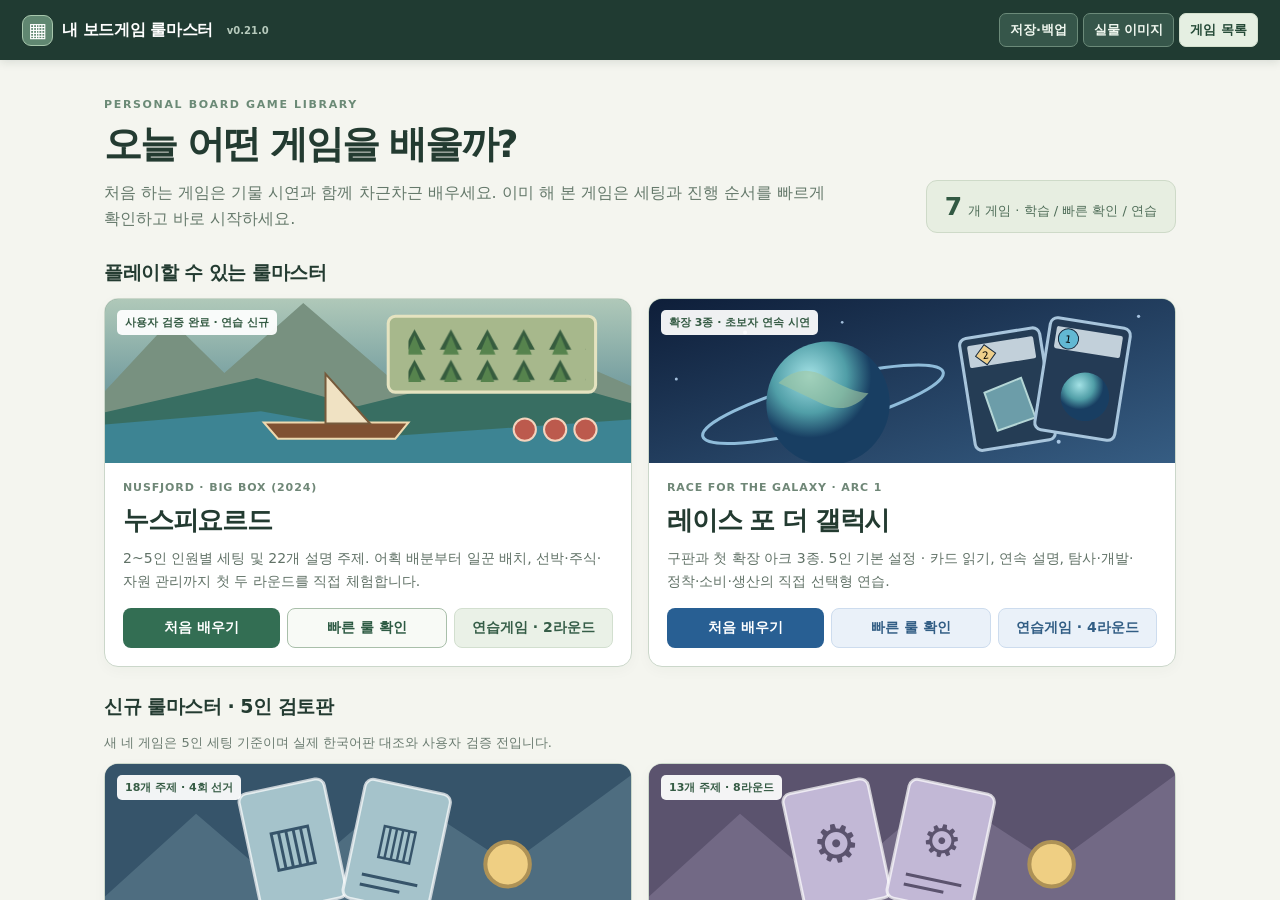
==== commit 5110f6fb: "v0.21.0: apply original component art to four remaining games" ====
--- a/index.html
+++ b/index.html
@@ -1,6 +1,6 @@
 <!doctype html><html lang="ko"><head><meta charset="utf-8"><meta name="viewport" content="width=device-width,initial-scale=1"><title>내 보드게임 룰마스터</title><style>
 *{box-sizing:border-box}html,body{margin:0;height:100%;font:16px system-ui,"Malgun Gothic",sans-serif;color:#233b31;background:#f4f5ef}body{display:flex;flex-direction:column}button,a{font:inherit}button{cursor:pointer}header{background:#203b32;color:#fff;display:flex;align-items:center;gap:14px;flex-wrap:wrap;padding:13px 22px;z-index:5;box-shadow:0 2px 9px #142c2220}header .brand{display:flex;align-items:center;gap:9px;color:white;text-decoration:none;font-weight:780;letter-spacing:-.025em;white-space:nowrap}header .brand i{font-style:normal;display:grid;place-items:center;width:31px;height:31px;background:#608771;border:1px solid #a8c7ad;border-radius:9px;font-size:20px}header .version{font-size:10px;color:#b6cabc;font-weight:600}header .spacer{flex:1}.nav{display:flex;gap:5px;flex-wrap:wrap;align-items:center}header button,header select{font:inherit;font-size:13px;cursor:pointer;font-weight:650;background:#36564a;border:1px solid #6b8a79;color:#f0f7ef;border-radius:7px;padding:7px 10px}header button.active{background:#e5efe2;color:#254a37;border-color:#d3e0ce}header button:disabled{opacity:.45;cursor:not-allowed}header select{max-width:230px}header button:hover:not(:disabled){filter:brightness(1.12)}#home{overflow:auto;flex:1;min-height:0}main{max-width:1120px;margin:auto;padding:38px 24px 25px}.hero{display:flex;align-items:flex-end;justify-content:space-between;gap:15px;flex-wrap:wrap;margin-bottom:27px}.kicker{font-size:11px;letter-spacing:.15em;font-weight:750;color:#6b8a76}h1{font-size:38px;margin:8px 0 10px;letter-spacing:-.055em}p{line-height:1.65;word-break:keep-all;margin:0}.hero p{color:#65796b;max-width:740px}.counter{background:#e7eee1;padding:11px 18px;border:1px solid #cedac8;border-radius:11px;white-space:nowrap;color:#4f6d58;font-size:13px}.counter b{font-size:25px;margin-right:6px;color:#325943}h2{font-size:19px;margin:27px 0 12px;letter-spacing:-.025em}.grid{display:grid;grid-template-columns:repeat(2,minmax(0,1fr));gap:16px}.game{border:1px solid #cbd7ca;background:white;border-radius:14px;overflow:hidden;display:flex;flex-direction:column;box-shadow:0 4px 14px #243b2a08}.art{height:164px;position:relative;overflow:hidden;background:#698a77}.art svg{width:100%;height:100%;display:block}.art .tag{position:absolute;top:11px;left:12px;background:#ffffffee;padding:5px 8px;border-radius:5px;font-size:11px;font-weight:750;color:#355b44}.gamebody{padding:18px;display:flex;flex-direction:column;gap:9px;flex:1}.eyebrow{font-size:11px;letter-spacing:.08em;font-weight:700;color:#6f8777}.game h3{font-size:26px;letter-spacing:-.045em;margin:0}.game p{font-size:14px;color:#617267;flex:1}.actions{display:flex;gap:7px;flex-wrap:wrap;margin-top:6px}.actions a{display:inline-flex;align-items:center;justify-content:center;text-decoration:none;border-radius:8px;padding:10px 13px;font-size:14px;font-weight:750;color:#fff;background:#336e53;flex:1}.actions a.secondary{color:#355d47;background:#eaf1e7;border:1px solid #d2dfcf}.racecard .actions a{background:#285f93}.racecard .actions a.secondary{background:#eaf1f9;color:#315d84;border-color:#cddcee}.actions a.quicklink{background:#f8faf6;color:#2d5a43;border:1px solid #a9bfaa}.actions a:hover{filter:brightness(.95)}.queue{display:grid;grid-template-columns:repeat(4,minmax(0,1fr));gap:9px}.queue .q{padding:13px;border:1px solid #d7ded2;background:#fffefa;border-radius:11px;min-width:0}.q small{color:#7a8877;font-size:11px;font-weight:650}.q h3{font-size:18px;margin:7px 0 5px;letter-spacing:-.02em}.q p{font-size:12px;color:#65776a}.q a{display:inline-block;font-size:12px;margin-top:8px;color:#386d52;font-weight:700}.collection{display:flex;flex-wrap:wrap;gap:7px}.collection span{background:#e8ede5;border:1px solid #d7ded1;border-radius:7px;padding:7px 10px;font-size:13px;color:#627265}footer{color:#7b897a;font-size:12px;line-height:1.6;margin-top:24px}#workspace{flex:1;min-height:0;display:flex}#workspace[hidden],#home[hidden]{display:none}iframe{display:block;width:100%;height:100%;border:0;background:#fff}iframe[hidden]{display:none}#modebar{display:none}#modebar.on{display:flex}#gameSelect{display:none}#gameSelect.on{display:block}@media(max-width:670px){header{padding:9px 11px;gap:6px}header .version{display:none}header .brand{font-size:15px}header .brand i{width:26px;height:26px;font-size:17px}header .spacer{display:none}header button,header select{font-size:12px;padding:6px}main{padding:22px 12px}h1{font-size:30px}.grid{grid-template-columns:1fr}.queue{grid-template-columns:1fr 1fr}.art{height:143px}.gamebody{padding:14px}.game h3{font-size:23px}}
-</style><link rel="stylesheet" href="app/device.css"></head><body><header><a class="brand" href="#home"><i>▦</i> 내 보드게임 룰마스터</a><span class="version">v0.20.0</span><div class="spacer"></div><div class="nav"><button id="deviceBtn">저장·백업</button><button id="editionBtn">실물 이미지</button><button id="homeBtn" onclick="location.hash='home'">게임 목록</button><select id="gameSelect" aria-label="게임 전환"><option value="nusfjord">누스피요르드</option><option value="race">레이스 포 더 갤럭시</option><option value="die-macher">디마허</option><option value="raging-robots">레이징 로봇</option><option value="euphoria">유포리아</option><option value="hadara">하다라</option><option value="roll">롤 포 더 갤럭시</option></select><div id="modebar" class="nav"><button id="learnBtn">처음 배우기</button><button id="quickBtn">빠른 룰 확인</button><button id="practiceBtn">연습게임</button></div></div></header><div id="home"><main><section class="hero"><div><div class="kicker">PERSONAL BOARD GAME LIBRARY</div><h1>오늘 어떤 게임을 배울까?</h1><p>처음 하는 게임은 기물 시연과 함께 차근차근 배우세요. 이미 해 본 게임은 세팅과 진행 순서를 빠르게 확인하고 바로 시작하세요.</p></div><div class="counter"><b>7</b>개 게임 · 학습 / 빠른 확인 / 연습</div></section><h2>플레이할 수 있는 룰마스터</h2><div class="grid"><article class="game"><div class="art"><svg viewBox="0 0 520 164" preserveAspectRatio="xMidYMid slice" aria-hidden="true"><defs><linearGradient id="sea" x2="0" y2="1"><stop stop-color="#b0c9b9"/><stop offset="1" stop-color="#41788a"/></linearGradient><pattern id="trees" width="36" height="30" patternUnits="userSpaceOnUse"><path d="M18 1 7 21h22Z" fill="#365c3e"/><path d="M18 7 10 26h16Z" fill="#56834d"/></pattern></defs><rect width="520" height="164" fill="url(#sea)"/><path d="M0 92 65 22 118 74 196 5 290 86 375 24 520 87V120H0Z" fill="#789180"/><path d="M0 113 150 79 250 107 400 70 520 104V164H0Z" fill="#386e62"/><path d="M0 125 154 112 290 136 520 120V164H0Z" fill="#3d8493"/><rect x="280" y="18" width="205" height="75" rx="7" fill="#a7b88c" stroke="#e5e3c0" stroke-width="3"/><rect x="300" y="28" width="175" height="55" fill="url(#trees)"/><path d="M171 139h116l13-16H157Z" fill="#805132" stroke="#eed9af" stroke-width="2"/><path d="M218 75v49h44Z" fill="#f0e2c3" stroke="#765b3c" stroke-width="2"/><circle cx="415" cy="130" r="11" fill="#bc5a4d" stroke="#f4d3bd" stroke-width="2"/><circle cx="445" cy="130" r="11" fill="#bc5a4d" stroke="#f4d3bd" stroke-width="2"/><circle cx="475" cy="130" r="11" fill="#bc5a4d" stroke="#f4d3bd" stroke-width="2"/></svg><span class="tag">사용자 검증 완료 · 연습 신규</span></div><div class="gamebody"><span class="eyebrow">NUSFJORD · BIG BOX (2024)</span><h3>누스피요르드</h3><p>2~5인 인원별 세팅 및 22개 설명 주제. 어획 배분부터 일꾼 배치, 선박·주식·자원 관리까지 첫 두 라운드를 직접 체험합니다.</p><div class="actions"><a href="#nusfjord/learn">처음 배우기</a><a class="secondary quicklink" href="#nusfjord/quick">빠른 룰 확인</a><a class="secondary" href="#nusfjord/practice">연습게임 · 2라운드</a></div></div></article><article class="game racecard"><div class="art"><svg viewBox="0 0 520 164" preserveAspectRatio="xMidYMid slice" aria-hidden="true"><defs><linearGradient id="space" x2="1" y2="1"><stop stop-color="#0e1e39"/><stop offset="1" stop-color="#365d83"/></linearGradient><radialGradient id="planet" cx="35%" cy="28%"><stop stop-color="#a3e1e5"/><stop offset=".6" stop-color="#509ea7"/><stop offset="1" stop-color="#183e62"/></radialGradient></defs><rect width="520" height="164" fill="url(#space)"/><g fill="#c6e3ff" opacity=".8"><circle cx="27" cy="80" r="1.5"/><circle cx="95" cy="34" r="2"/><circle cx="139" cy="91" r="1.5"/><circle cx="191" cy="24" r="1.3"/><circle cx="376" cy="68" r="1.8"/><circle cx="484" cy="18" r="1.6"/><circle cx="405" cy="142" r="2"/></g><ellipse cx="172" cy="105" rx="123" ry="23" fill="none" stroke="#8fbcda" stroke-width="3" transform="rotate(-15 172 105)"/><circle cx="177" cy="104" r="61" fill="url(#planet)"/><path d="M128 84q22-21 47-6t42 16q-20 23-47 10t-42-20" fill="#a1c7a1" opacity=".6"/><g transform="translate(315 34) rotate(-9 40 60)"><rect width="80" height="112" rx="7" fill="#253d55" stroke="#a8c5dc" stroke-width="3"/><rect x="7" y="8" width="66" height="22" rx="2" fill="#c2d0da"/><path d="M14 19 24 9 34 19 24 29Z" fill="#edce8a" stroke="#172a3e"/><text x="24" y="23" text-anchor="middle" font-size="10">2</text><path d="M17 56 55 47 63 88 24 95Z" fill="#6c9da9" stroke="#b4d6d6" stroke-width="2"/></g><g transform="translate(388 24) rotate(9 40 60)"><rect width="80" height="112" rx="7" fill="#243b55" stroke="#a8c5dc" stroke-width="3"/><rect x="7" y="8" width="66" height="22" rx="2" fill="#c2d0da"/><circle cx="20" cy="19" r="10" fill="#62b8d3" stroke="#172a3e"/><text x="20" y="23" text-anchor="middle" font-size="10">1</text><circle cx="45" cy="73" r="24" fill="url(#planet)"/></g></svg><span class="tag">확장 3종 · 초보자 연속 시연</span></div><div class="gamebody"><span class="eyebrow">RACE FOR THE GALAXY · ARC 1</span><h3>레이스 포 더 갤럭시</h3><p>구판과 첫 확장 아크 3종. 5인 기본 설정 · 카드 읽기, 연속 설명, 탐사·개발·정착·소비·생산의 직접 선택형 연습.</p><div class="actions"><a href="#race/learn">처음 배우기</a><a class="secondary quicklink" href="#race/quick">빠른 룰 확인</a><a class="secondary" href="#race/practice">연습게임 · 4라운드</a></div></div></article></div><h2>신규 룰마스터 · 5인 검토판</h2><p style="font-size:13px;color:#6a7b70;margin-bottom:10px">새 네 게임은 5인 세팅 기준이며 실제 한국어판 대조와 사용자 검증 전입니다.</p><div class="grid"><article class="game"><div class="art" style="background:#36546a"><svg viewBox="0 0 520 164" preserveAspectRatio="xMidYMid slice" aria-hidden="true"><rect width="520" height="164" fill="#36546a"/><path d="M0 132L90 50L177 125L290 28L400 100L520 12V164H0Z" fill="#a5c3cb" opacity=".22"/><g transform="translate(143 22) rotate(-12 42 62)"><rect width="86" height="120" rx="8" fill="#a5c3cb" stroke="#fff" stroke-opacity=".7" stroke-width="3"/><text x="43" y="76" font-size="52" text-anchor="middle" fill="#36546a">▥</text></g><g transform="translate(245 22) rotate(12 42 62)"><rect width="86" height="120" rx="8" fill="#a5c3cb" stroke="#fff" stroke-opacity=".7" stroke-width="3"/><path d="M15 94h56M15 104h40" stroke="#36546a" stroke-width="3"/><text x="43" y="70" font-size="44" text-anchor="middle" fill="#36546a">▥</text></g><circle cx="398" cy="100" r="22" fill="#efcf83" stroke="#ae9256" stroke-width="4"/></svg><span class="tag">18개 주제 · 4회 선거</span></div><div class="gamebody"><span class="eyebrow">DIE MACHER · 2019</span><h3>디마허</h3><p>정책, 언론, 유세, 여론조사, 선거 정산</p><div class="actions"><a href="#die-macher/learn">처음 배우기</a><a class="secondary quicklink" href="#die-macher/quick">빠른 룰 확인</a><a class="secondary" href="#die-macher/practice">지역 선거 부분</a></div></div></article><article class="game"><div class="art" style="background:#5b536e"><svg viewBox="0 0 520 164" preserveAspectRatio="xMidYMid slice" aria-hidden="true"><rect width="520" height="164" fill="#5b536e"/><path d="M0 132L90 50L177 125L290 28L400 100L520 12V164H0Z" fill="#c2b8d6" opacity=".22"/><g transform="translate(143 22) rotate(-12 42 62)"><rect width="86" height="120" rx="8" fill="#c2b8d6" stroke="#fff" stroke-opacity=".7" stroke-width="3"/><text x="43" y="76" font-size="52" text-anchor="middle" fill="#5b536e">⚙</text></g><g transform="translate(245 22) rotate(12 42 62)"><rect width="86" height="120" rx="8" fill="#c2b8d6" stroke="#fff" stroke-opacity=".7" stroke-width="3"/><path d="M15 94h56M15 104h40" stroke="#5b536e" stroke-width="3"/><text x="43" y="70" font-size="44" text-anchor="middle" fill="#5b536e">⚙</text></g><circle cx="398" cy="100" r="22" fill="#efcf83" stroke="#ae9256" stroke-width="4"/></svg><span class="tag">13개 주제 · 8라운드</span></div><div class="gamebody"><span class="eyebrow">RAISING ROBOTS</span><h3>레이징 로봇</h3><p>에너지 배정, 로봇 조립, 엔진, 수업과 최종 점수</p><div class="actions"><a href="#raging-robots/learn">처음 배우기</a><a class="secondary quicklink" href="#raging-robots/quick">빠른 룰 확인</a><a class="secondary" href="#raging-robots/practice">조립·설계 부분</a></div></div></article><article class="game"><div class="art" style="background:#5c6c52"><svg viewBox="0 0 520 164" preserveAspectRatio="xMidYMid slice" aria-hidden="true"><rect width="520" height="164" fill="#5c6c52"/><path d="M0 132L90 50L177 125L290 28L400 100L520 12V164H0Z" fill="#d9d6a5" opacity=".22"/><g transform="translate(143 22) rotate(-12 42 62)"><rect width="86" height="120" rx="8" fill="#d9d6a5" stroke="#fff" stroke-opacity=".7" stroke-width="3"/><text x="43" y="76" font-size="52" text-anchor="middle" fill="#5c6c52">⚄</text></g><g transform="translate(245 22) rotate(12 42 62)"><rect width="86" height="120" rx="8" fill="#d9d6a5" stroke="#fff" stroke-opacity=".7" stroke-width="3"/><path d="M15 94h56M15 104h40" stroke="#5c6c52" stroke-width="3"/><text x="43" y="70" font-size="44" text-anchor="middle" fill="#5c6c52">⚄</text></g><circle cx="398" cy="100" r="22" fill="#efcf83" stroke="#ae9256" stroke-width="4"/></svg><span class="tag">14개 기본 주제 · 확장 선택</span></div><div class="gamebody"><span class="eyebrow">EUPHORIA · 기본 / 확장</span><h3>유포리아</h3><p>주사위 일꾼, 지식, 사기, 시장과 별 10개</p><div class="actions"><a href="#euphoria/learn">처음 배우기</a><a class="secondary quicklink" href="#euphoria/quick">빠른 룰 확인</a><a class="secondary" href="#euphoria/practice">일꾼 배치·회수</a></div></div></article><article class="game"><div class="art" style="background:#957647"><svg viewBox="0 0 520 164" preserveAspectRatio="xMidYMid slice" aria-hidden="true"><rect width="520" height="164" fill="#957647"/><path d="M0 132L90 50L177 125L290 28L400 100L520 12V164H0Z" fill="#e4d7ad" opacity=".22"/><g transform="translate(143 22) rotate(-12 42 62)"><rect width="86" height="120" rx="8" fill="#e4d7ad" stroke="#fff" stroke-opacity=".7" stroke-width="3"/><text x="43" y="76" font-size="52" text-anchor="middle" fill="#957647">◉</text></g><g transform="translate(245 22) rotate(12 42 62)"><rect width="86" height="120" rx="8" fill="#e4d7ad" stroke="#fff" stroke-opacity=".7" stroke-width="3"/><path d="M15 94h56M15 104h40" stroke="#957647" stroke-width="3"/><text x="43" y="70" font-size="44" text-anchor="middle" fill="#957647">◉</text></g><circle cx="398" cy="100" r="22" fill="#efcf83" stroke="#ae9256" stroke-width="4"/></svg><span class="tag">12개 주제 · 3시대</span></div><div class="gamebody"><span class="eyebrow">HADARA · 기본판</span><h3>하다라</h3><p>A/B 카드 선택, 네 트랙, 식민지, 메달</p><div class="actions"><a href="#hadara/learn">처음 배우기</a><a class="secondary quicklink" href="#hadara/quick">빠른 룰 확인</a><a class="secondary" href="#hadara/practice">시대 I 연습</a></div></div></article><article class="game racecard"><div class="art"><svg viewBox="0 0 520 164" preserveAspectRatio="xMidYMid slice" aria-hidden="true"><defs><linearGradient id="rollspace" x2="1" y2="1"><stop stop-color="#17283f"/><stop offset="1" stop-color="#466984"/></linearGradient></defs><rect width="520" height="164" fill="url(#rollspace)"/><g fill="#b8d5ec"><circle cx="32" cy="27" r="2"/><circle cx="203" cy="40" r="2"/><circle cx="411" cy="18" r="2"/><circle cx="451" cy="136" r="2"/></g><circle cx="115" cy="112" r="63" fill="#5aa6b2"/><ellipse cx="115" cy="112" rx="88" ry="18" stroke="#a8cdd9" fill="none" stroke-width="3" transform="rotate(-18 115 112)"/><g transform="translate(245 32) rotate(-10 38 38)"><rect width="76" height="76" rx="12" fill="#e3e9ed" stroke="#a8c2d3" stroke-width="4"/><path d="M38 13 61 38 38 62 14 38Z" fill="none" stroke="#253a4d" stroke-width="5"/></g><g transform="translate(341 56) rotate(10 35 35)"><rect width="70" height="70" rx="10" fill="#222937" stroke="#99aab8" stroke-width="3"/><path d="M9 35Q35 10 61 35Q35 60 9 35Z" fill="none" stroke="#fff" stroke-width="4"/><circle cx="35" cy="35" r="7" fill="#fff"/></g><g transform="translate(423 29) rotate(-10 28 28)"><rect width="56" height="56" rx="8" fill="#ed8d37" stroke="#ffc879" stroke-width="3"/><text x="28" y="38" font-size="32" text-anchor="middle" fill="#263447">$</text></g></svg><span class="tag">신규 · 2~5인 · 끝없는 야망</span></div><div class="gamebody"><span class="eyebrow">ROLL FOR THE GALAXY · AMBITION</span><h3>롤 포 더 갤럭시</h3><p>주사위 배정·선택·명령, 생산·선적·모집. 기본판과 끝없는 야망, 선택 목표를 설명하고 세 라운드의 핵심 연습을 제공합니다.</p><div class="actions"><a href="#roll/learn">처음 배우기</a><a class="secondary quicklink" href="#roll/quick">빠른 룰 확인</a><a class="secondary" href="#roll/practice">3라운드 연습</a></div></div></article></div><h2>다른 보유 게임</h2><div class="collection" id="planned"></div><footer>처음 배우기는 단계별 기물 시연, 빠른 룰 확인은 세팅 체크리스트·진행·규칙 검색, 연습게임은 선택형 시나리오입니다. 실물 사진 탭에서 실제 판본을 대조할 수 있습니다. 시연은 판본별 검증 중인 자체 도식입니다.</footer></main></div><div id="workspace" hidden><iframe id="screen" title="룰마스터 및 연습게임"></iframe></div><script src="games/catalog.js"></script><script id="embeddedPages" type="application/json">null</script><script>
+</style><link rel="stylesheet" href="app/device.css"></head><body><header><a class="brand" href="#home"><i>▦</i> 내 보드게임 룰마스터</a><span class="version">v0.21.0</span><div class="spacer"></div><div class="nav"><button id="deviceBtn">저장·백업</button><button id="editionBtn">실물 이미지</button><button id="homeBtn" onclick="location.hash='home'">게임 목록</button><select id="gameSelect" aria-label="게임 전환"><option value="nusfjord">누스피요르드</option><option value="race">레이스 포 더 갤럭시</option><option value="die-macher">디마허</option><option value="raging-robots">레이징 로봇</option><option value="euphoria">유포리아</option><option value="hadara">하다라</option><option value="roll">롤 포 더 갤럭시</option></select><div id="modebar" class="nav"><button id="learnBtn">처음 배우기</button><button id="quickBtn">빠른 룰 확인</button><button id="practiceBtn">연습게임</button></div></div></header><div id="home"><main><section class="hero"><div><div class="kicker">PERSONAL BOARD GAME LIBRARY</div><h1>오늘 어떤 게임을 배울까?</h1><p>처음 하는 게임은 기물 시연과 함께 차근차근 배우세요. 이미 해 본 게임은 세팅과 진행 순서를 빠르게 확인하고 바로 시작하세요.</p></div><div class="counter"><b>7</b>개 게임 · 학습 / 빠른 확인 / 연습</div></section><h2>플레이할 수 있는 룰마스터</h2><div class="grid"><article class="game"><div class="art"><svg viewBox="0 0 520 164" preserveAspectRatio="xMidYMid slice" aria-hidden="true"><defs><linearGradient id="sea" x2="0" y2="1"><stop stop-color="#b0c9b9"/><stop offset="1" stop-color="#41788a"/></linearGradient><pattern id="trees" width="36" height="30" patternUnits="userSpaceOnUse"><path d="M18 1 7 21h22Z" fill="#365c3e"/><path d="M18 7 10 26h16Z" fill="#56834d"/></pattern></defs><rect width="520" height="164" fill="url(#sea)"/><path d="M0 92 65 22 118 74 196 5 290 86 375 24 520 87V120H0Z" fill="#789180"/><path d="M0 113 150 79 250 107 400 70 520 104V164H0Z" fill="#386e62"/><path d="M0 125 154 112 290 136 520 120V164H0Z" fill="#3d8493"/><rect x="280" y="18" width="205" height="75" rx="7" fill="#a7b88c" stroke="#e5e3c0" stroke-width="3"/><rect x="300" y="28" width="175" height="55" fill="url(#trees)"/><path d="M171 139h116l13-16H157Z" fill="#805132" stroke="#eed9af" stroke-width="2"/><path d="M218 75v49h44Z" fill="#f0e2c3" stroke="#765b3c" stroke-width="2"/><circle cx="415" cy="130" r="11" fill="#bc5a4d" stroke="#f4d3bd" stroke-width="2"/><circle cx="445" cy="130" r="11" fill="#bc5a4d" stroke="#f4d3bd" stroke-width="2"/><circle cx="475" cy="130" r="11" fill="#bc5a4d" stroke="#f4d3bd" stroke-width="2"/></svg><span class="tag">사용자 검증 완료 · 연습 신규</span></div><div class="gamebody"><span class="eyebrow">NUSFJORD · BIG BOX (2024)</span><h3>누스피요르드</h3><p>2~5인 인원별 세팅 및 22개 설명 주제. 어획 배분부터 일꾼 배치, 선박·주식·자원 관리까지 첫 두 라운드를 직접 체험합니다.</p><div class="actions"><a href="#nusfjord/learn">처음 배우기</a><a class="secondary quicklink" href="#nusfjord/quick">빠른 룰 확인</a><a class="secondary" href="#nusfjord/practice">연습게임 · 2라운드</a></div></div></article><article class="game racecard"><div class="art"><svg viewBox="0 0 520 164" preserveAspectRatio="xMidYMid slice" aria-hidden="true"><defs><linearGradient id="space" x2="1" y2="1"><stop stop-color="#0e1e39"/><stop offset="1" stop-color="#365d83"/></linearGradient><radialGradient id="planet" cx="35%" cy="28%"><stop stop-color="#a3e1e5"/><stop offset=".6" stop-color="#509ea7"/><stop offset="1" stop-color="#183e62"/></radialGradient></defs><rect width="520" height="164" fill="url(#space)"/><g fill="#c6e3ff" opacity=".8"><circle cx="27" cy="80" r="1.5"/><circle cx="95" cy="34" r="2"/><circle cx="139" cy="91" r="1.5"/><circle cx="191" cy="24" r="1.3"/><circle cx="376" cy="68" r="1.8"/><circle cx="484" cy="18" r="1.6"/><circle cx="405" cy="142" r="2"/></g><ellipse cx="172" cy="105" rx="123" ry="23" fill="none" stroke="#8fbcda" stroke-width="3" transform="rotate(-15 172 105)"/><circle cx="177" cy="104" r="61" fill="url(#planet)"/><path d="M128 84q22-21 47-6t42 16q-20 23-47 10t-42-20" fill="#a1c7a1" opacity=".6"/><g transform="translate(315 34) rotate(-9 40 60)"><rect width="80" height="112" rx="7" fill="#253d55" stroke="#a8c5dc" stroke-width="3"/><rect x="7" y="8" width="66" height="22" rx="2" fill="#c2d0da"/><path d="M14 19 24 9 34 19 24 29Z" fill="#edce8a" stroke="#172a3e"/><text x="24" y="23" text-anchor="middle" font-size="10">2</text><path d="M17 56 55 47 63 88 24 95Z" fill="#6c9da9" stroke="#b4d6d6" stroke-width="2"/></g><g transform="translate(388 24) rotate(9 40 60)"><rect width="80" height="112" rx="7" fill="#243b55" stroke="#a8c5dc" stroke-width="3"/><rect x="7" y="8" width="66" height="22" rx="2" fill="#c2d0da"/><circle cx="20" cy="19" r="10" fill="#62b8d3" stroke="#172a3e"/><text x="20" y="23" text-anchor="middle" font-size="10">1</text><circle cx="45" cy="73" r="24" fill="url(#planet)"/></g></svg><span class="tag">확장 3종 · 초보자 연속 시연</span></div><div class="gamebody"><span class="eyebrow">RACE FOR THE GALAXY · ARC 1</span><h3>레이스 포 더 갤럭시</h3><p>구판과 첫 확장 아크 3종. 5인 기본 설정 · 카드 읽기, 연속 설명, 탐사·개발·정착·소비·생산의 직접 선택형 연습.</p><div class="actions"><a href="#race/learn">처음 배우기</a><a class="secondary quicklink" href="#race/quick">빠른 룰 확인</a><a class="secondary" href="#race/practice">연습게임 · 4라운드</a></div></div></article></div><h2>신규 룰마스터 · 5인 검토판</h2><p style="font-size:13px;color:#6a7b70;margin-bottom:10px">새 네 게임은 5인 세팅 기준이며 실제 한국어판 대조와 사용자 검증 전입니다.</p><div class="grid"><article class="game"><div class="art" style="background:#36546a"><svg viewBox="0 0 520 164" preserveAspectRatio="xMidYMid slice" aria-hidden="true"><rect width="520" height="164" fill="#36546a"/><path d="M0 132L90 50L177 125L290 28L400 100L520 12V164H0Z" fill="#a5c3cb" opacity=".22"/><g transform="translate(143 22) rotate(-12 42 62)"><rect width="86" height="120" rx="8" fill="#a5c3cb" stroke="#fff" stroke-opacity=".7" stroke-width="3"/><text x="43" y="76" font-size="52" text-anchor="middle" fill="#36546a">▥</text></g><g transform="translate(245 22) rotate(12 42 62)"><rect width="86" height="120" rx="8" fill="#a5c3cb" stroke="#fff" stroke-opacity=".7" stroke-width="3"/><path d="M15 94h56M15 104h40" stroke="#36546a" stroke-width="3"/><text x="43" y="70" font-size="44" text-anchor="middle" fill="#36546a">▥</text></g><circle cx="398" cy="100" r="22" fill="#efcf83" stroke="#ae9256" stroke-width="4"/></svg><span class="tag">18개 주제 · 4회 선거</span></div><div class="gamebody"><span class="eyebrow">DIE MACHER · 2019</span><h3>디마허</h3><p>정책, 언론, 유세, 여론조사, 선거 정산</p><div class="actions"><a href="#die-macher/learn">처음 배우기</a><a class="secondary quicklink" href="#die-macher/quick">빠른 룰 확인</a><a class="secondary" href="#die-macher/practice">지역 선거 부분</a></div></div></article><article class="game"><div class="art" style="background:#5b536e"><svg viewBox="0 0 520 164" preserveAspectRatio="xMidYMid slice" aria-hidden="true"><rect width="520" height="164" fill="#5b536e"/><path d="M0 132L90 50L177 125L290 28L400 100L520 12V164H0Z" fill="#c2b8d6" opacity=".22"/><g transform="translate(143 22) rotate(-12 42 62)"><rect width="86" height="120" rx="8" fill="#c2b8d6" stroke="#fff" stroke-opacity=".7" stroke-width="3"/><text x="43" y="76" font-size="52" text-anchor="middle" fill="#5b536e">⚙</text></g><g transform="translate(245 22) rotate(12 42 62)"><rect width="86" height="120" rx="8" fill="#c2b8d6" stroke="#fff" stroke-opacity=".7" stroke-width="3"/><path d="M15 94h56M15 104h40" stroke="#5b536e" stroke-width="3"/><text x="43" y="70" font-size="44" text-anchor="middle" fill="#5b536e">⚙</text></g><circle cx="398" cy="100" r="22" fill="#efcf83" stroke="#ae9256" stroke-width="4"/></svg><span class="tag">13개 주제 · 8라운드</span></div><div class="gamebody"><span class="eyebrow">RAISING ROBOTS</span><h3>레이징 로봇</h3><p>에너지 배정, 로봇 조립, 엔진, 수업과 최종 점수</p><div class="actions"><a href="#raging-robots/learn">처음 배우기</a><a class="secondary quicklink" href="#raging-robots/quick">빠른 룰 확인</a><a class="secondary" href="#raging-robots/practice">조립·설계 부분</a></div></div></article><article class="game"><div class="art" style="background:#5c6c52"><svg viewBox="0 0 520 164" preserveAspectRatio="xMidYMid slice" aria-hidden="true"><rect width="520" height="164" fill="#5c6c52"/><path d="M0 132L90 50L177 125L290 28L400 100L520 12V164H0Z" fill="#d9d6a5" opacity=".22"/><g transform="translate(143 22) rotate(-12 42 62)"><rect width="86" height="120" rx="8" fill="#d9d6a5" stroke="#fff" stroke-opacity=".7" stroke-width="3"/><text x="43" y="76" font-size="52" text-anchor="middle" fill="#5c6c52">⚄</text></g><g transform="translate(245 22) rotate(12 42 62)"><rect width="86" height="120" rx="8" fill="#d9d6a5" stroke="#fff" stroke-opacity=".7" stroke-width="3"/><path d="M15 94h56M15 104h40" stroke="#5c6c52" stroke-width="3"/><text x="43" y="70" font-size="44" text-anchor="middle" fill="#5c6c52">⚄</text></g><circle cx="398" cy="100" r="22" fill="#efcf83" stroke="#ae9256" stroke-width="4"/></svg><span class="tag">14개 기본 주제 · 확장 선택</span></div><div class="gamebody"><span class="eyebrow">EUPHORIA · 기본 / 확장</span><h3>유포리아</h3><p>주사위 일꾼, 지식, 사기, 시장과 별 10개</p><div class="actions"><a href="#euphoria/learn">처음 배우기</a><a class="secondary quicklink" href="#euphoria/quick">빠른 룰 확인</a><a class="secondary" href="#euphoria/practice">일꾼 배치·회수</a></div></div></article><article class="game"><div class="art" style="background:#957647"><svg viewBox="0 0 520 164" preserveAspectRatio="xMidYMid slice" aria-hidden="true"><rect width="520" height="164" fill="#957647"/><path d="M0 132L90 50L177 125L290 28L400 100L520 12V164H0Z" fill="#e4d7ad" opacity=".22"/><g transform="translate(143 22) rotate(-12 42 62)"><rect width="86" height="120" rx="8" fill="#e4d7ad" stroke="#fff" stroke-opacity=".7" stroke-width="3"/><text x="43" y="76" font-size="52" text-anchor="middle" fill="#957647">◉</text></g><g transform="translate(245 22) rotate(12 42 62)"><rect width="86" height="120" rx="8" fill="#e4d7ad" stroke="#fff" stroke-opacity=".7" stroke-width="3"/><path d="M15 94h56M15 104h40" stroke="#957647" stroke-width="3"/><text x="43" y="70" font-size="44" text-anchor="middle" fill="#957647">◉</text></g><circle cx="398" cy="100" r="22" fill="#efcf83" stroke="#ae9256" stroke-width="4"/></svg><span class="tag">12개 주제 · 3시대</span></div><div class="gamebody"><span class="eyebrow">HADARA · 기본판</span><h3>하다라</h3><p>A/B 카드 선택, 네 트랙, 식민지, 메달</p><div class="actions"><a href="#hadara/learn">처음 배우기</a><a class="secondary quicklink" href="#hadara/quick">빠른 룰 확인</a><a class="secondary" href="#hadara/practice">시대 I 연습</a></div></div></article><article class="game racecard"><div class="art"><svg viewBox="0 0 520 164" preserveAspectRatio="xMidYMid slice" aria-hidden="true"><defs><linearGradient id="rollspace" x2="1" y2="1"><stop stop-color="#17283f"/><stop offset="1" stop-color="#466984"/></linearGradient></defs><rect width="520" height="164" fill="url(#rollspace)"/><g fill="#b8d5ec"><circle cx="32" cy="27" r="2"/><circle cx="203" cy="40" r="2"/><circle cx="411" cy="18" r="2"/><circle cx="451" cy="136" r="2"/></g><circle cx="115" cy="112" r="63" fill="#5aa6b2"/><ellipse cx="115" cy="112" rx="88" ry="18" stroke="#a8cdd9" fill="none" stroke-width="3" transform="rotate(-18 115 112)"/><g transform="translate(245 32) rotate(-10 38 38)"><rect width="76" height="76" rx="12" fill="#e3e9ed" stroke="#a8c2d3" stroke-width="4"/><path d="M38 13 61 38 38 62 14 38Z" fill="none" stroke="#253a4d" stroke-width="5"/></g><g transform="translate(341 56) rotate(10 35 35)"><rect width="70" height="70" rx="10" fill="#222937" stroke="#99aab8" stroke-width="3"/><path d="M9 35Q35 10 61 35Q35 60 9 35Z" fill="none" stroke="#fff" stroke-width="4"/><circle cx="35" cy="35" r="7" fill="#fff"/></g><g transform="translate(423 29) rotate(-10 28 28)"><rect width="56" height="56" rx="8" fill="#ed8d37" stroke="#ffc879" stroke-width="3"/><text x="28" y="38" font-size="32" text-anchor="middle" fill="#263447">$</text></g></svg><span class="tag">신규 · 2~5인 · 끝없는 야망</span></div><div class="gamebody"><span class="eyebrow">ROLL FOR THE GALAXY · AMBITION</span><h3>롤 포 더 갤럭시</h3><p>주사위 배정·선택·명령, 생산·선적·모집. 기본판과 끝없는 야망, 선택 목표를 설명하고 세 라운드의 핵심 연습을 제공합니다.</p><div class="actions"><a href="#roll/learn">처음 배우기</a><a class="secondary quicklink" href="#roll/quick">빠른 룰 확인</a><a class="secondary" href="#roll/practice">3라운드 연습</a></div></div></article></div><h2>다른 보유 게임</h2><div class="collection" id="planned"></div><footer>처음 배우기는 단계별 기물 시연, 빠른 룰 확인은 세팅 체크리스트·진행·규칙 검색, 연습게임은 선택형 시나리오입니다. 실물 사진 탭에서 실제 판본을 대조할 수 있습니다. 시연은 판본별 검증 중인 자체 도식입니다.</footer></main></div><div id="workspace" hidden><iframe id="screen" title="룰마스터 및 연습게임"></iframe></div><script src="games/catalog.js"></script><script id="embeddedPages" type="application/json">null</script><script>
 const PAGES={nusfjord:{learn:'nusfjord.html',practice:'scenario.html?game=nusfjord'},race:{learn:'race.html',practice:'scenario.html?game=race'},roll:{learn:'roll.html?mode=learn',practice:'roll.html?mode=practice'},...Object.fromEntries(['die-macher','raging-robots','euphoria','hadara'].map(id=>[id,{learn:'new-game.html?game='+id+'&mode=learn',practice:'new-game.html?game='+id+'&mode=practice'}]))};
 for(const id of Object.keys(PAGES))PAGES[id].quick="quick.html?game="+id;
 function readStored(key){try{return JSON.parse(localStorage.getItem(key)||'{}')}catch{return {}}}function saveStored(key,value){try{localStorage.setItem(key,JSON.stringify(value))}catch{}}window.rmSettings=readStored('rm.hub.settings');window.rmPhotos={};window.rmChecks={};for(const id of ['nusfjord','race','roll','die-macher','raging-robots','euphoria','hadara'])window.rmPhotos[id]=readStored('rm.photos.'+id);let pendingTopic=null;
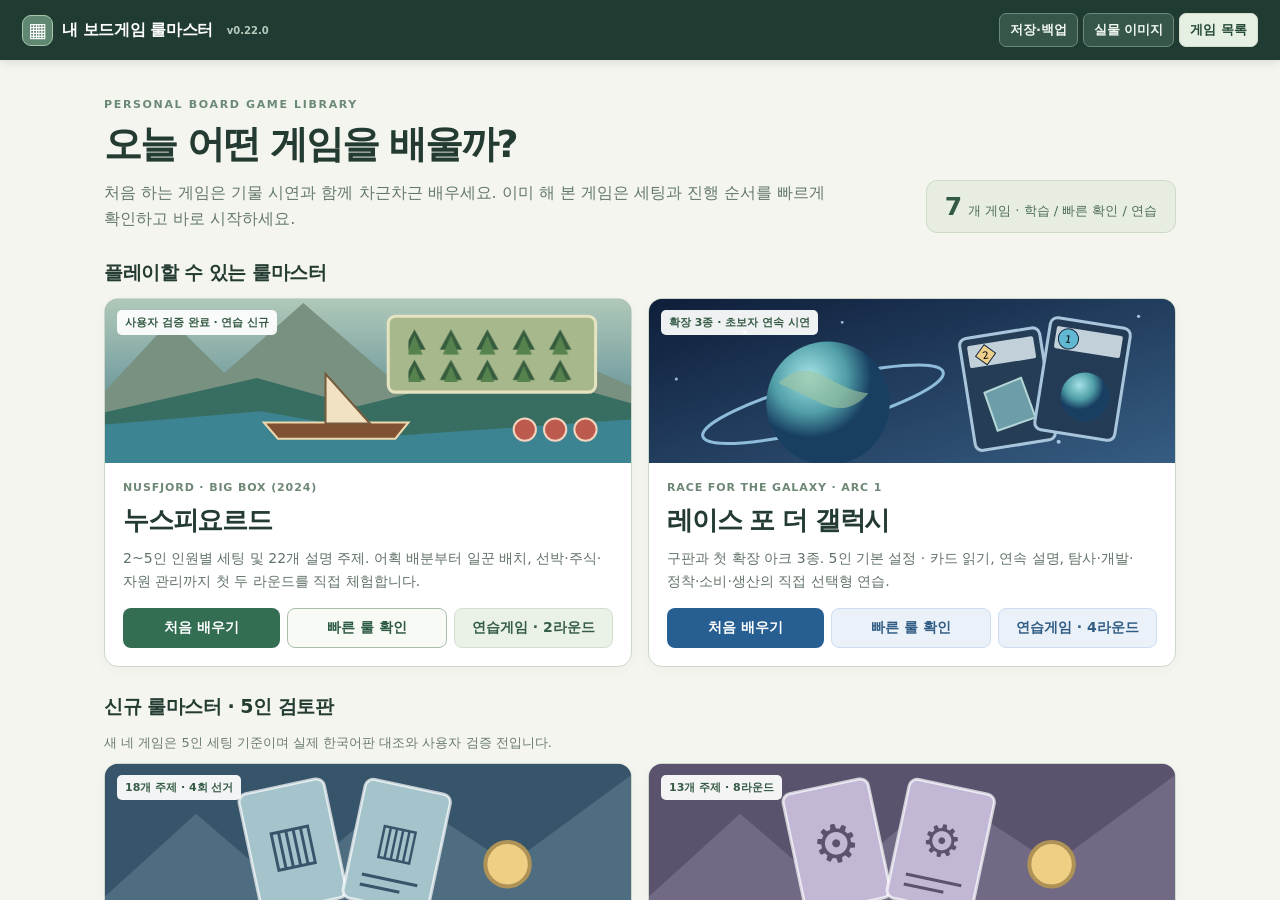
==== commit 123e8983: "v0.22.0: Focus physical table setup and expose bundle counts" ====
--- a/index.html
+++ b/index.html
@@ -1,6 +1,6 @@
 <!doctype html><html lang="ko"><head><meta charset="utf-8"><meta name="viewport" content="width=device-width,initial-scale=1"><title>내 보드게임 룰마스터</title><style>
 *{box-sizing:border-box}html,body{margin:0;height:100%;font:16px system-ui,"Malgun Gothic",sans-serif;color:#233b31;background:#f4f5ef}body{display:flex;flex-direction:column}button,a{font:inherit}button{cursor:pointer}header{background:#203b32;color:#fff;display:flex;align-items:center;gap:14px;flex-wrap:wrap;padding:13px 22px;z-index:5;box-shadow:0 2px 9px #142c2220}header .brand{display:flex;align-items:center;gap:9px;color:white;text-decoration:none;font-weight:780;letter-spacing:-.025em;white-space:nowrap}header .brand i{font-style:normal;display:grid;place-items:center;width:31px;height:31px;background:#608771;border:1px solid #a8c7ad;border-radius:9px;font-size:20px}header .version{font-size:10px;color:#b6cabc;font-weight:600}header .spacer{flex:1}.nav{display:flex;gap:5px;flex-wrap:wrap;align-items:center}header button,header select{font:inherit;font-size:13px;cursor:pointer;font-weight:650;background:#36564a;border:1px solid #6b8a79;color:#f0f7ef;border-radius:7px;padding:7px 10px}header button.active{background:#e5efe2;color:#254a37;border-color:#d3e0ce}header button:disabled{opacity:.45;cursor:not-allowed}header select{max-width:230px}header button:hover:not(:disabled){filter:brightness(1.12)}#home{overflow:auto;flex:1;min-height:0}main{max-width:1120px;margin:auto;padding:38px 24px 25px}.hero{display:flex;align-items:flex-end;justify-content:space-between;gap:15px;flex-wrap:wrap;margin-bottom:27px}.kicker{font-size:11px;letter-spacing:.15em;font-weight:750;color:#6b8a76}h1{font-size:38px;margin:8px 0 10px;letter-spacing:-.055em}p{line-height:1.65;word-break:keep-all;margin:0}.hero p{color:#65796b;max-width:740px}.counter{background:#e7eee1;padding:11px 18px;border:1px solid #cedac8;border-radius:11px;white-space:nowrap;color:#4f6d58;font-size:13px}.counter b{font-size:25px;margin-right:6px;color:#325943}h2{font-size:19px;margin:27px 0 12px;letter-spacing:-.025em}.grid{display:grid;grid-template-columns:repeat(2,minmax(0,1fr));gap:16px}.game{border:1px solid #cbd7ca;background:white;border-radius:14px;overflow:hidden;display:flex;flex-direction:column;box-shadow:0 4px 14px #243b2a08}.art{height:164px;position:relative;overflow:hidden;background:#698a77}.art svg{width:100%;height:100%;display:block}.art .tag{position:absolute;top:11px;left:12px;background:#ffffffee;padding:5px 8px;border-radius:5px;font-size:11px;font-weight:750;color:#355b44}.gamebody{padding:18px;display:flex;flex-direction:column;gap:9px;flex:1}.eyebrow{font-size:11px;letter-spacing:.08em;font-weight:700;color:#6f8777}.game h3{font-size:26px;letter-spacing:-.045em;margin:0}.game p{font-size:14px;color:#617267;flex:1}.actions{display:flex;gap:7px;flex-wrap:wrap;margin-top:6px}.actions a{display:inline-flex;align-items:center;justify-content:center;text-decoration:none;border-radius:8px;padding:10px 13px;font-size:14px;font-weight:750;color:#fff;background:#336e53;flex:1}.actions a.secondary{color:#355d47;background:#eaf1e7;border:1px solid #d2dfcf}.racecard .actions a{background:#285f93}.racecard .actions a.secondary{background:#eaf1f9;color:#315d84;border-color:#cddcee}.actions a.quicklink{background:#f8faf6;color:#2d5a43;border:1px solid #a9bfaa}.actions a:hover{filter:brightness(.95)}.queue{display:grid;grid-template-columns:repeat(4,minmax(0,1fr));gap:9px}.queue .q{padding:13px;border:1px solid #d7ded2;background:#fffefa;border-radius:11px;min-width:0}.q small{color:#7a8877;font-size:11px;font-weight:650}.q h3{font-size:18px;margin:7px 0 5px;letter-spacing:-.02em}.q p{font-size:12px;color:#65776a}.q a{display:inline-block;font-size:12px;margin-top:8px;color:#386d52;font-weight:700}.collection{display:flex;flex-wrap:wrap;gap:7px}.collection span{background:#e8ede5;border:1px solid #d7ded1;border-radius:7px;padding:7px 10px;font-size:13px;color:#627265}footer{color:#7b897a;font-size:12px;line-height:1.6;margin-top:24px}#workspace{flex:1;min-height:0;display:flex}#workspace[hidden],#home[hidden]{display:none}iframe{display:block;width:100%;height:100%;border:0;background:#fff}iframe[hidden]{display:none}#modebar{display:none}#modebar.on{display:flex}#gameSelect{display:none}#gameSelect.on{display:block}@media(max-width:670px){header{padding:9px 11px;gap:6px}header .version{display:none}header .brand{font-size:15px}header .brand i{width:26px;height:26px;font-size:17px}header .spacer{display:none}header button,header select{font-size:12px;padding:6px}main{padding:22px 12px}h1{font-size:30px}.grid{grid-template-columns:1fr}.queue{grid-template-columns:1fr 1fr}.art{height:143px}.gamebody{padding:14px}.game h3{font-size:23px}}
-</style><link rel="stylesheet" href="app/device.css"></head><body><header><a class="brand" href="#home"><i>▦</i> 내 보드게임 룰마스터</a><span class="version">v0.21.0</span><div class="spacer"></div><div class="nav"><button id="deviceBtn">저장·백업</button><button id="editionBtn">실물 이미지</button><button id="homeBtn" onclick="location.hash='home'">게임 목록</button><select id="gameSelect" aria-label="게임 전환"><option value="nusfjord">누스피요르드</option><option value="race">레이스 포 더 갤럭시</option><option value="die-macher">디마허</option><option value="raging-robots">레이징 로봇</option><option value="euphoria">유포리아</option><option value="hadara">하다라</option><option value="roll">롤 포 더 갤럭시</option></select><div id="modebar" class="nav"><button id="learnBtn">처음 배우기</button><button id="quickBtn">빠른 룰 확인</button><button id="practiceBtn">연습게임</button></div></div></header><div id="home"><main><section class="hero"><div><div class="kicker">PERSONAL BOARD GAME LIBRARY</div><h1>오늘 어떤 게임을 배울까?</h1><p>처음 하는 게임은 기물 시연과 함께 차근차근 배우세요. 이미 해 본 게임은 세팅과 진행 순서를 빠르게 확인하고 바로 시작하세요.</p></div><div class="counter"><b>7</b>개 게임 · 학습 / 빠른 확인 / 연습</div></section><h2>플레이할 수 있는 룰마스터</h2><div class="grid"><article class="game"><div class="art"><svg viewBox="0 0 520 164" preserveAspectRatio="xMidYMid slice" aria-hidden="true"><defs><linearGradient id="sea" x2="0" y2="1"><stop stop-color="#b0c9b9"/><stop offset="1" stop-color="#41788a"/></linearGradient><pattern id="trees" width="36" height="30" patternUnits="userSpaceOnUse"><path d="M18 1 7 21h22Z" fill="#365c3e"/><path d="M18 7 10 26h16Z" fill="#56834d"/></pattern></defs><rect width="520" height="164" fill="url(#sea)"/><path d="M0 92 65 22 118 74 196 5 290 86 375 24 520 87V120H0Z" fill="#789180"/><path d="M0 113 150 79 250 107 400 70 520 104V164H0Z" fill="#386e62"/><path d="M0 125 154 112 290 136 520 120V164H0Z" fill="#3d8493"/><rect x="280" y="18" width="205" height="75" rx="7" fill="#a7b88c" stroke="#e5e3c0" stroke-width="3"/><rect x="300" y="28" width="175" height="55" fill="url(#trees)"/><path d="M171 139h116l13-16H157Z" fill="#805132" stroke="#eed9af" stroke-width="2"/><path d="M218 75v49h44Z" fill="#f0e2c3" stroke="#765b3c" stroke-width="2"/><circle cx="415" cy="130" r="11" fill="#bc5a4d" stroke="#f4d3bd" stroke-width="2"/><circle cx="445" cy="130" r="11" fill="#bc5a4d" stroke="#f4d3bd" stroke-width="2"/><circle cx="475" cy="130" r="11" fill="#bc5a4d" stroke="#f4d3bd" stroke-width="2"/></svg><span class="tag">사용자 검증 완료 · 연습 신규</span></div><div class="gamebody"><span class="eyebrow">NUSFJORD · BIG BOX (2024)</span><h3>누스피요르드</h3><p>2~5인 인원별 세팅 및 22개 설명 주제. 어획 배분부터 일꾼 배치, 선박·주식·자원 관리까지 첫 두 라운드를 직접 체험합니다.</p><div class="actions"><a href="#nusfjord/learn">처음 배우기</a><a class="secondary quicklink" href="#nusfjord/quick">빠른 룰 확인</a><a class="secondary" href="#nusfjord/practice">연습게임 · 2라운드</a></div></div></article><article class="game racecard"><div class="art"><svg viewBox="0 0 520 164" preserveAspectRatio="xMidYMid slice" aria-hidden="true"><defs><linearGradient id="space" x2="1" y2="1"><stop stop-color="#0e1e39"/><stop offset="1" stop-color="#365d83"/></linearGradient><radialGradient id="planet" cx="35%" cy="28%"><stop stop-color="#a3e1e5"/><stop offset=".6" stop-color="#509ea7"/><stop offset="1" stop-color="#183e62"/></radialGradient></defs><rect width="520" height="164" fill="url(#space)"/><g fill="#c6e3ff" opacity=".8"><circle cx="27" cy="80" r="1.5"/><circle cx="95" cy="34" r="2"/><circle cx="139" cy="91" r="1.5"/><circle cx="191" cy="24" r="1.3"/><circle cx="376" cy="68" r="1.8"/><circle cx="484" cy="18" r="1.6"/><circle cx="405" cy="142" r="2"/></g><ellipse cx="172" cy="105" rx="123" ry="23" fill="none" stroke="#8fbcda" stroke-width="3" transform="rotate(-15 172 105)"/><circle cx="177" cy="104" r="61" fill="url(#planet)"/><path d="M128 84q22-21 47-6t42 16q-20 23-47 10t-42-20" fill="#a1c7a1" opacity=".6"/><g transform="translate(315 34) rotate(-9 40 60)"><rect width="80" height="112" rx="7" fill="#253d55" stroke="#a8c5dc" stroke-width="3"/><rect x="7" y="8" width="66" height="22" rx="2" fill="#c2d0da"/><path d="M14 19 24 9 34 19 24 29Z" fill="#edce8a" stroke="#172a3e"/><text x="24" y="23" text-anchor="middle" font-size="10">2</text><path d="M17 56 55 47 63 88 24 95Z" fill="#6c9da9" stroke="#b4d6d6" stroke-width="2"/></g><g transform="translate(388 24) rotate(9 40 60)"><rect width="80" height="112" rx="7" fill="#243b55" stroke="#a8c5dc" stroke-width="3"/><rect x="7" y="8" width="66" height="22" rx="2" fill="#c2d0da"/><circle cx="20" cy="19" r="10" fill="#62b8d3" stroke="#172a3e"/><text x="20" y="23" text-anchor="middle" font-size="10">1</text><circle cx="45" cy="73" r="24" fill="url(#planet)"/></g></svg><span class="tag">확장 3종 · 초보자 연속 시연</span></div><div class="gamebody"><span class="eyebrow">RACE FOR THE GALAXY · ARC 1</span><h3>레이스 포 더 갤럭시</h3><p>구판과 첫 확장 아크 3종. 5인 기본 설정 · 카드 읽기, 연속 설명, 탐사·개발·정착·소비·생산의 직접 선택형 연습.</p><div class="actions"><a href="#race/learn">처음 배우기</a><a class="secondary quicklink" href="#race/quick">빠른 룰 확인</a><a class="secondary" href="#race/practice">연습게임 · 4라운드</a></div></div></article></div><h2>신규 룰마스터 · 5인 검토판</h2><p style="font-size:13px;color:#6a7b70;margin-bottom:10px">새 네 게임은 5인 세팅 기준이며 실제 한국어판 대조와 사용자 검증 전입니다.</p><div class="grid"><article class="game"><div class="art" style="background:#36546a"><svg viewBox="0 0 520 164" preserveAspectRatio="xMidYMid slice" aria-hidden="true"><rect width="520" height="164" fill="#36546a"/><path d="M0 132L90 50L177 125L290 28L400 100L520 12V164H0Z" fill="#a5c3cb" opacity=".22"/><g transform="translate(143 22) rotate(-12 42 62)"><rect width="86" height="120" rx="8" fill="#a5c3cb" stroke="#fff" stroke-opacity=".7" stroke-width="3"/><text x="43" y="76" font-size="52" text-anchor="middle" fill="#36546a">▥</text></g><g transform="translate(245 22) rotate(12 42 62)"><rect width="86" height="120" rx="8" fill="#a5c3cb" stroke="#fff" stroke-opacity=".7" stroke-width="3"/><path d="M15 94h56M15 104h40" stroke="#36546a" stroke-width="3"/><text x="43" y="70" font-size="44" text-anchor="middle" fill="#36546a">▥</text></g><circle cx="398" cy="100" r="22" fill="#efcf83" stroke="#ae9256" stroke-width="4"/></svg><span class="tag">18개 주제 · 4회 선거</span></div><div class="gamebody"><span class="eyebrow">DIE MACHER · 2019</span><h3>디마허</h3><p>정책, 언론, 유세, 여론조사, 선거 정산</p><div class="actions"><a href="#die-macher/learn">처음 배우기</a><a class="secondary quicklink" href="#die-macher/quick">빠른 룰 확인</a><a class="secondary" href="#die-macher/practice">지역 선거 부분</a></div></div></article><article class="game"><div class="art" style="background:#5b536e"><svg viewBox="0 0 520 164" preserveAspectRatio="xMidYMid slice" aria-hidden="true"><rect width="520" height="164" fill="#5b536e"/><path d="M0 132L90 50L177 125L290 28L400 100L520 12V164H0Z" fill="#c2b8d6" opacity=".22"/><g transform="translate(143 22) rotate(-12 42 62)"><rect width="86" height="120" rx="8" fill="#c2b8d6" stroke="#fff" stroke-opacity=".7" stroke-width="3"/><text x="43" y="76" font-size="52" text-anchor="middle" fill="#5b536e">⚙</text></g><g transform="translate(245 22) rotate(12 42 62)"><rect width="86" height="120" rx="8" fill="#c2b8d6" stroke="#fff" stroke-opacity=".7" stroke-width="3"/><path d="M15 94h56M15 104h40" stroke="#5b536e" stroke-width="3"/><text x="43" y="70" font-size="44" text-anchor="middle" fill="#5b536e">⚙</text></g><circle cx="398" cy="100" r="22" fill="#efcf83" stroke="#ae9256" stroke-width="4"/></svg><span class="tag">13개 주제 · 8라운드</span></div><div class="gamebody"><span class="eyebrow">RAISING ROBOTS</span><h3>레이징 로봇</h3><p>에너지 배정, 로봇 조립, 엔진, 수업과 최종 점수</p><div class="actions"><a href="#raging-robots/learn">처음 배우기</a><a class="secondary quicklink" href="#raging-robots/quick">빠른 룰 확인</a><a class="secondary" href="#raging-robots/practice">조립·설계 부분</a></div></div></article><article class="game"><div class="art" style="background:#5c6c52"><svg viewBox="0 0 520 164" preserveAspectRatio="xMidYMid slice" aria-hidden="true"><rect width="520" height="164" fill="#5c6c52"/><path d="M0 132L90 50L177 125L290 28L400 100L520 12V164H0Z" fill="#d9d6a5" opacity=".22"/><g transform="translate(143 22) rotate(-12 42 62)"><rect width="86" height="120" rx="8" fill="#d9d6a5" stroke="#fff" stroke-opacity=".7" stroke-width="3"/><text x="43" y="76" font-size="52" text-anchor="middle" fill="#5c6c52">⚄</text></g><g transform="translate(245 22) rotate(12 42 62)"><rect width="86" height="120" rx="8" fill="#d9d6a5" stroke="#fff" stroke-opacity=".7" stroke-width="3"/><path d="M15 94h56M15 104h40" stroke="#5c6c52" stroke-width="3"/><text x="43" y="70" font-size="44" text-anchor="middle" fill="#5c6c52">⚄</text></g><circle cx="398" cy="100" r="22" fill="#efcf83" stroke="#ae9256" stroke-width="4"/></svg><span class="tag">14개 기본 주제 · 확장 선택</span></div><div class="gamebody"><span class="eyebrow">EUPHORIA · 기본 / 확장</span><h3>유포리아</h3><p>주사위 일꾼, 지식, 사기, 시장과 별 10개</p><div class="actions"><a href="#euphoria/learn">처음 배우기</a><a class="secondary quicklink" href="#euphoria/quick">빠른 룰 확인</a><a class="secondary" href="#euphoria/practice">일꾼 배치·회수</a></div></div></article><article class="game"><div class="art" style="background:#957647"><svg viewBox="0 0 520 164" preserveAspectRatio="xMidYMid slice" aria-hidden="true"><rect width="520" height="164" fill="#957647"/><path d="M0 132L90 50L177 125L290 28L400 100L520 12V164H0Z" fill="#e4d7ad" opacity=".22"/><g transform="translate(143 22) rotate(-12 42 62)"><rect width="86" height="120" rx="8" fill="#e4d7ad" stroke="#fff" stroke-opacity=".7" stroke-width="3"/><text x="43" y="76" font-size="52" text-anchor="middle" fill="#957647">◉</text></g><g transform="translate(245 22) rotate(12 42 62)"><rect width="86" height="120" rx="8" fill="#e4d7ad" stroke="#fff" stroke-opacity=".7" stroke-width="3"/><path d="M15 94h56M15 104h40" stroke="#957647" stroke-width="3"/><text x="43" y="70" font-size="44" text-anchor="middle" fill="#957647">◉</text></g><circle cx="398" cy="100" r="22" fill="#efcf83" stroke="#ae9256" stroke-width="4"/></svg><span class="tag">12개 주제 · 3시대</span></div><div class="gamebody"><span class="eyebrow">HADARA · 기본판</span><h3>하다라</h3><p>A/B 카드 선택, 네 트랙, 식민지, 메달</p><div class="actions"><a href="#hadara/learn">처음 배우기</a><a class="secondary quicklink" href="#hadara/quick">빠른 룰 확인</a><a class="secondary" href="#hadara/practice">시대 I 연습</a></div></div></article><article class="game racecard"><div class="art"><svg viewBox="0 0 520 164" preserveAspectRatio="xMidYMid slice" aria-hidden="true"><defs><linearGradient id="rollspace" x2="1" y2="1"><stop stop-color="#17283f"/><stop offset="1" stop-color="#466984"/></linearGradient></defs><rect width="520" height="164" fill="url(#rollspace)"/><g fill="#b8d5ec"><circle cx="32" cy="27" r="2"/><circle cx="203" cy="40" r="2"/><circle cx="411" cy="18" r="2"/><circle cx="451" cy="136" r="2"/></g><circle cx="115" cy="112" r="63" fill="#5aa6b2"/><ellipse cx="115" cy="112" rx="88" ry="18" stroke="#a8cdd9" fill="none" stroke-width="3" transform="rotate(-18 115 112)"/><g transform="translate(245 32) rotate(-10 38 38)"><rect width="76" height="76" rx="12" fill="#e3e9ed" stroke="#a8c2d3" stroke-width="4"/><path d="M38 13 61 38 38 62 14 38Z" fill="none" stroke="#253a4d" stroke-width="5"/></g><g transform="translate(341 56) rotate(10 35 35)"><rect width="70" height="70" rx="10" fill="#222937" stroke="#99aab8" stroke-width="3"/><path d="M9 35Q35 10 61 35Q35 60 9 35Z" fill="none" stroke="#fff" stroke-width="4"/><circle cx="35" cy="35" r="7" fill="#fff"/></g><g transform="translate(423 29) rotate(-10 28 28)"><rect width="56" height="56" rx="8" fill="#ed8d37" stroke="#ffc879" stroke-width="3"/><text x="28" y="38" font-size="32" text-anchor="middle" fill="#263447">$</text></g></svg><span class="tag">신규 · 2~5인 · 끝없는 야망</span></div><div class="gamebody"><span class="eyebrow">ROLL FOR THE GALAXY · AMBITION</span><h3>롤 포 더 갤럭시</h3><p>주사위 배정·선택·명령, 생산·선적·모집. 기본판과 끝없는 야망, 선택 목표를 설명하고 세 라운드의 핵심 연습을 제공합니다.</p><div class="actions"><a href="#roll/learn">처음 배우기</a><a class="secondary quicklink" href="#roll/quick">빠른 룰 확인</a><a class="secondary" href="#roll/practice">3라운드 연습</a></div></div></article></div><h2>다른 보유 게임</h2><div class="collection" id="planned"></div><footer>처음 배우기는 단계별 기물 시연, 빠른 룰 확인은 세팅 체크리스트·진행·규칙 검색, 연습게임은 선택형 시나리오입니다. 실물 사진 탭에서 실제 판본을 대조할 수 있습니다. 시연은 판본별 검증 중인 자체 도식입니다.</footer></main></div><div id="workspace" hidden><iframe id="screen" title="룰마스터 및 연습게임"></iframe></div><script src="games/catalog.js"></script><script id="embeddedPages" type="application/json">null</script><script>
+</style><link rel="stylesheet" href="app/device.css"></head><body><header><a class="brand" href="#home"><i>▦</i> 내 보드게임 룰마스터</a><span class="version">v0.22.0</span><div class="spacer"></div><div class="nav"><button id="deviceBtn">저장·백업</button><button id="editionBtn">실물 이미지</button><button id="homeBtn" onclick="location.hash='home'">게임 목록</button><select id="gameSelect" aria-label="게임 전환"><option value="nusfjord">누스피요르드</option><option value="race">레이스 포 더 갤럭시</option><option value="die-macher">디마허</option><option value="raging-robots">레이징 로봇</option><option value="euphoria">유포리아</option><option value="hadara">하다라</option><option value="roll">롤 포 더 갤럭시</option></select><div id="modebar" class="nav"><button id="learnBtn">처음 배우기</button><button id="quickBtn">빠른 룰 확인</button><button id="practiceBtn">연습게임</button></div></div></header><div id="home"><main><section class="hero"><div><div class="kicker">PERSONAL BOARD GAME LIBRARY</div><h1>오늘 어떤 게임을 배울까?</h1><p>처음 하는 게임은 기물 시연과 함께 차근차근 배우세요. 이미 해 본 게임은 세팅과 진행 순서를 빠르게 확인하고 바로 시작하세요.</p></div><div class="counter"><b>7</b>개 게임 · 학습 / 빠른 확인 / 연습</div></section><h2>플레이할 수 있는 룰마스터</h2><div class="grid"><article class="game"><div class="art"><svg viewBox="0 0 520 164" preserveAspectRatio="xMidYMid slice" aria-hidden="true"><defs><linearGradient id="sea" x2="0" y2="1"><stop stop-color="#b0c9b9"/><stop offset="1" stop-color="#41788a"/></linearGradient><pattern id="trees" width="36" height="30" patternUnits="userSpaceOnUse"><path d="M18 1 7 21h22Z" fill="#365c3e"/><path d="M18 7 10 26h16Z" fill="#56834d"/></pattern></defs><rect width="520" height="164" fill="url(#sea)"/><path d="M0 92 65 22 118 74 196 5 290 86 375 24 520 87V120H0Z" fill="#789180"/><path d="M0 113 150 79 250 107 400 70 520 104V164H0Z" fill="#386e62"/><path d="M0 125 154 112 290 136 520 120V164H0Z" fill="#3d8493"/><rect x="280" y="18" width="205" height="75" rx="7" fill="#a7b88c" stroke="#e5e3c0" stroke-width="3"/><rect x="300" y="28" width="175" height="55" fill="url(#trees)"/><path d="M171 139h116l13-16H157Z" fill="#805132" stroke="#eed9af" stroke-width="2"/><path d="M218 75v49h44Z" fill="#f0e2c3" stroke="#765b3c" stroke-width="2"/><circle cx="415" cy="130" r="11" fill="#bc5a4d" stroke="#f4d3bd" stroke-width="2"/><circle cx="445" cy="130" r="11" fill="#bc5a4d" stroke="#f4d3bd" stroke-width="2"/><circle cx="475" cy="130" r="11" fill="#bc5a4d" stroke="#f4d3bd" stroke-width="2"/></svg><span class="tag">사용자 검증 완료 · 연습 신규</span></div><div class="gamebody"><span class="eyebrow">NUSFJORD · BIG BOX (2024)</span><h3>누스피요르드</h3><p>2~5인 인원별 세팅 및 22개 설명 주제. 어획 배분부터 일꾼 배치, 선박·주식·자원 관리까지 첫 두 라운드를 직접 체험합니다.</p><div class="actions"><a href="#nusfjord/learn">처음 배우기</a><a class="secondary quicklink" href="#nusfjord/quick">빠른 룰 확인</a><a class="secondary" href="#nusfjord/practice">연습게임 · 2라운드</a></div></div></article><article class="game racecard"><div class="art"><svg viewBox="0 0 520 164" preserveAspectRatio="xMidYMid slice" aria-hidden="true"><defs><linearGradient id="space" x2="1" y2="1"><stop stop-color="#0e1e39"/><stop offset="1" stop-color="#365d83"/></linearGradient><radialGradient id="planet" cx="35%" cy="28%"><stop stop-color="#a3e1e5"/><stop offset=".6" stop-color="#509ea7"/><stop offset="1" stop-color="#183e62"/></radialGradient></defs><rect width="520" height="164" fill="url(#space)"/><g fill="#c6e3ff" opacity=".8"><circle cx="27" cy="80" r="1.5"/><circle cx="95" cy="34" r="2"/><circle cx="139" cy="91" r="1.5"/><circle cx="191" cy="24" r="1.3"/><circle cx="376" cy="68" r="1.8"/><circle cx="484" cy="18" r="1.6"/><circle cx="405" cy="142" r="2"/></g><ellipse cx="172" cy="105" rx="123" ry="23" fill="none" stroke="#8fbcda" stroke-width="3" transform="rotate(-15 172 105)"/><circle cx="177" cy="104" r="61" fill="url(#planet)"/><path d="M128 84q22-21 47-6t42 16q-20 23-47 10t-42-20" fill="#a1c7a1" opacity=".6"/><g transform="translate(315 34) rotate(-9 40 60)"><rect width="80" height="112" rx="7" fill="#253d55" stroke="#a8c5dc" stroke-width="3"/><rect x="7" y="8" width="66" height="22" rx="2" fill="#c2d0da"/><path d="M14 19 24 9 34 19 24 29Z" fill="#edce8a" stroke="#172a3e"/><text x="24" y="23" text-anchor="middle" font-size="10">2</text><path d="M17 56 55 47 63 88 24 95Z" fill="#6c9da9" stroke="#b4d6d6" stroke-width="2"/></g><g transform="translate(388 24) rotate(9 40 60)"><rect width="80" height="112" rx="7" fill="#243b55" stroke="#a8c5dc" stroke-width="3"/><rect x="7" y="8" width="66" height="22" rx="2" fill="#c2d0da"/><circle cx="20" cy="19" r="10" fill="#62b8d3" stroke="#172a3e"/><text x="20" y="23" text-anchor="middle" font-size="10">1</text><circle cx="45" cy="73" r="24" fill="url(#planet)"/></g></svg><span class="tag">확장 3종 · 초보자 연속 시연</span></div><div class="gamebody"><span class="eyebrow">RACE FOR THE GALAXY · ARC 1</span><h3>레이스 포 더 갤럭시</h3><p>구판과 첫 확장 아크 3종. 5인 기본 설정 · 카드 읽기, 연속 설명, 탐사·개발·정착·소비·생산의 직접 선택형 연습.</p><div class="actions"><a href="#race/learn">처음 배우기</a><a class="secondary quicklink" href="#race/quick">빠른 룰 확인</a><a class="secondary" href="#race/practice">연습게임 · 4라운드</a></div></div></article></div><h2>신규 룰마스터 · 5인 검토판</h2><p style="font-size:13px;color:#6a7b70;margin-bottom:10px">새 네 게임은 5인 세팅 기준이며 실제 한국어판 대조와 사용자 검증 전입니다.</p><div class="grid"><article class="game"><div class="art" style="background:#36546a"><svg viewBox="0 0 520 164" preserveAspectRatio="xMidYMid slice" aria-hidden="true"><rect width="520" height="164" fill="#36546a"/><path d="M0 132L90 50L177 125L290 28L400 100L520 12V164H0Z" fill="#a5c3cb" opacity=".22"/><g transform="translate(143 22) rotate(-12 42 62)"><rect width="86" height="120" rx="8" fill="#a5c3cb" stroke="#fff" stroke-opacity=".7" stroke-width="3"/><text x="43" y="76" font-size="52" text-anchor="middle" fill="#36546a">▥</text></g><g transform="translate(245 22) rotate(12 42 62)"><rect width="86" height="120" rx="8" fill="#a5c3cb" stroke="#fff" stroke-opacity=".7" stroke-width="3"/><path d="M15 94h56M15 104h40" stroke="#36546a" stroke-width="3"/><text x="43" y="70" font-size="44" text-anchor="middle" fill="#36546a">▥</text></g><circle cx="398" cy="100" r="22" fill="#efcf83" stroke="#ae9256" stroke-width="4"/></svg><span class="tag">18개 주제 · 4회 선거</span></div><div class="gamebody"><span class="eyebrow">DIE MACHER · 2019</span><h3>디마허</h3><p>정책, 언론, 유세, 여론조사, 선거 정산</p><div class="actions"><a href="#die-macher/learn">처음 배우기</a><a class="secondary quicklink" href="#die-macher/quick">빠른 룰 확인</a><a class="secondary" href="#die-macher/practice">지역 선거 부분</a></div></div></article><article class="game"><div class="art" style="background:#5b536e"><svg viewBox="0 0 520 164" preserveAspectRatio="xMidYMid slice" aria-hidden="true"><rect width="520" height="164" fill="#5b536e"/><path d="M0 132L90 50L177 125L290 28L400 100L520 12V164H0Z" fill="#c2b8d6" opacity=".22"/><g transform="translate(143 22) rotate(-12 42 62)"><rect width="86" height="120" rx="8" fill="#c2b8d6" stroke="#fff" stroke-opacity=".7" stroke-width="3"/><text x="43" y="76" font-size="52" text-anchor="middle" fill="#5b536e">⚙</text></g><g transform="translate(245 22) rotate(12 42 62)"><rect width="86" height="120" rx="8" fill="#c2b8d6" stroke="#fff" stroke-opacity=".7" stroke-width="3"/><path d="M15 94h56M15 104h40" stroke="#5b536e" stroke-width="3"/><text x="43" y="70" font-size="44" text-anchor="middle" fill="#5b536e">⚙</text></g><circle cx="398" cy="100" r="22" fill="#efcf83" stroke="#ae9256" stroke-width="4"/></svg><span class="tag">13개 주제 · 8라운드</span></div><div class="gamebody"><span class="eyebrow">RAISING ROBOTS</span><h3>레이징 로봇</h3><p>에너지 배정, 로봇 조립, 엔진, 수업과 최종 점수</p><div class="actions"><a href="#raging-robots/learn">처음 배우기</a><a class="secondary quicklink" href="#raging-robots/quick">빠른 룰 확인</a><a class="secondary" href="#raging-robots/practice">조립·설계 부분</a></div></div></article><article class="game"><div class="art" style="background:#5c6c52"><svg viewBox="0 0 520 164" preserveAspectRatio="xMidYMid slice" aria-hidden="true"><rect width="520" height="164" fill="#5c6c52"/><path d="M0 132L90 50L177 125L290 28L400 100L520 12V164H0Z" fill="#d9d6a5" opacity=".22"/><g transform="translate(143 22) rotate(-12 42 62)"><rect width="86" height="120" rx="8" fill="#d9d6a5" stroke="#fff" stroke-opacity=".7" stroke-width="3"/><text x="43" y="76" font-size="52" text-anchor="middle" fill="#5c6c52">⚄</text></g><g transform="translate(245 22) rotate(12 42 62)"><rect width="86" height="120" rx="8" fill="#d9d6a5" stroke="#fff" stroke-opacity=".7" stroke-width="3"/><path d="M15 94h56M15 104h40" stroke="#5c6c52" stroke-width="3"/><text x="43" y="70" font-size="44" text-anchor="middle" fill="#5c6c52">⚄</text></g><circle cx="398" cy="100" r="22" fill="#efcf83" stroke="#ae9256" stroke-width="4"/></svg><span class="tag">14개 기본 주제 · 확장 선택</span></div><div class="gamebody"><span class="eyebrow">EUPHORIA · 기본 / 확장</span><h3>유포리아</h3><p>주사위 일꾼, 지식, 사기, 시장과 별 10개</p><div class="actions"><a href="#euphoria/learn">처음 배우기</a><a class="secondary quicklink" href="#euphoria/quick">빠른 룰 확인</a><a class="secondary" href="#euphoria/practice">일꾼 배치·회수</a></div></div></article><article class="game"><div class="art" style="background:#957647"><svg viewBox="0 0 520 164" preserveAspectRatio="xMidYMid slice" aria-hidden="true"><rect width="520" height="164" fill="#957647"/><path d="M0 132L90 50L177 125L290 28L400 100L520 12V164H0Z" fill="#e4d7ad" opacity=".22"/><g transform="translate(143 22) rotate(-12 42 62)"><rect width="86" height="120" rx="8" fill="#e4d7ad" stroke="#fff" stroke-opacity=".7" stroke-width="3"/><text x="43" y="76" font-size="52" text-anchor="middle" fill="#957647">◉</text></g><g transform="translate(245 22) rotate(12 42 62)"><rect width="86" height="120" rx="8" fill="#e4d7ad" stroke="#fff" stroke-opacity=".7" stroke-width="3"/><path d="M15 94h56M15 104h40" stroke="#957647" stroke-width="3"/><text x="43" y="70" font-size="44" text-anchor="middle" fill="#957647">◉</text></g><circle cx="398" cy="100" r="22" fill="#efcf83" stroke="#ae9256" stroke-width="4"/></svg><span class="tag">12개 주제 · 3시대</span></div><div class="gamebody"><span class="eyebrow">HADARA · 기본판</span><h3>하다라</h3><p>A/B 카드 선택, 네 트랙, 식민지, 메달</p><div class="actions"><a href="#hadara/learn">처음 배우기</a><a class="secondary quicklink" href="#hadara/quick">빠른 룰 확인</a><a class="secondary" href="#hadara/practice">시대 I 연습</a></div></div></article><article class="game racecard"><div class="art"><svg viewBox="0 0 520 164" preserveAspectRatio="xMidYMid slice" aria-hidden="true"><defs><linearGradient id="rollspace" x2="1" y2="1"><stop stop-color="#17283f"/><stop offset="1" stop-color="#466984"/></linearGradient></defs><rect width="520" height="164" fill="url(#rollspace)"/><g fill="#b8d5ec"><circle cx="32" cy="27" r="2"/><circle cx="203" cy="40" r="2"/><circle cx="411" cy="18" r="2"/><circle cx="451" cy="136" r="2"/></g><circle cx="115" cy="112" r="63" fill="#5aa6b2"/><ellipse cx="115" cy="112" rx="88" ry="18" stroke="#a8cdd9" fill="none" stroke-width="3" transform="rotate(-18 115 112)"/><g transform="translate(245 32) rotate(-10 38 38)"><rect width="76" height="76" rx="12" fill="#e3e9ed" stroke="#a8c2d3" stroke-width="4"/><path d="M38 13 61 38 38 62 14 38Z" fill="none" stroke="#253a4d" stroke-width="5"/></g><g transform="translate(341 56) rotate(10 35 35)"><rect width="70" height="70" rx="10" fill="#222937" stroke="#99aab8" stroke-width="3"/><path d="M9 35Q35 10 61 35Q35 60 9 35Z" fill="none" stroke="#fff" stroke-width="4"/><circle cx="35" cy="35" r="7" fill="#fff"/></g><g transform="translate(423 29) rotate(-10 28 28)"><rect width="56" height="56" rx="8" fill="#ed8d37" stroke="#ffc879" stroke-width="3"/><text x="28" y="38" font-size="32" text-anchor="middle" fill="#263447">$</text></g></svg><span class="tag">신규 · 2~5인 · 끝없는 야망</span></div><div class="gamebody"><span class="eyebrow">ROLL FOR THE GALAXY · AMBITION</span><h3>롤 포 더 갤럭시</h3><p>주사위 배정·선택·명령, 생산·선적·모집. 기본판과 끝없는 야망, 선택 목표를 설명하고 세 라운드의 핵심 연습을 제공합니다.</p><div class="actions"><a href="#roll/learn">처음 배우기</a><a class="secondary quicklink" href="#roll/quick">빠른 룰 확인</a><a class="secondary" href="#roll/practice">3라운드 연습</a></div></div></article></div><h2>다른 보유 게임</h2><div class="collection" id="planned"></div><footer>처음 배우기는 단계별 기물 시연, 빠른 룰 확인은 세팅 체크리스트·진행·규칙 검색, 연습게임은 선택형 시나리오입니다. 실물 사진 탭에서 실제 판본을 대조할 수 있습니다. 시연은 판본별 검증 중인 자체 도식입니다.</footer></main></div><div id="workspace" hidden><iframe id="screen" title="룰마스터 및 연습게임"></iframe></div><script src="games/catalog.js"></script><script id="embeddedPages" type="application/json">null</script><script>
 const PAGES={nusfjord:{learn:'nusfjord.html',practice:'scenario.html?game=nusfjord'},race:{learn:'race.html',practice:'scenario.html?game=race'},roll:{learn:'roll.html?mode=learn',practice:'roll.html?mode=practice'},...Object.fromEntries(['die-macher','raging-robots','euphoria','hadara'].map(id=>[id,{learn:'new-game.html?game='+id+'&mode=learn',practice:'new-game.html?game='+id+'&mode=practice'}]))};
 for(const id of Object.keys(PAGES))PAGES[id].quick="quick.html?game="+id;
 function readStored(key){try{return JSON.parse(localStorage.getItem(key)||'{}')}catch{return {}}}function saveStored(key,value){try{localStorage.setItem(key,JSON.stringify(value))}catch{}}window.rmSettings=readStored('rm.hub.settings');window.rmPhotos={};window.rmChecks={};for(const id of ['nusfjord','race','roll','die-macher','raging-robots','euphoria','hadara'])window.rmPhotos[id]=readStored('rm.photos.'+id);let pendingTopic=null;
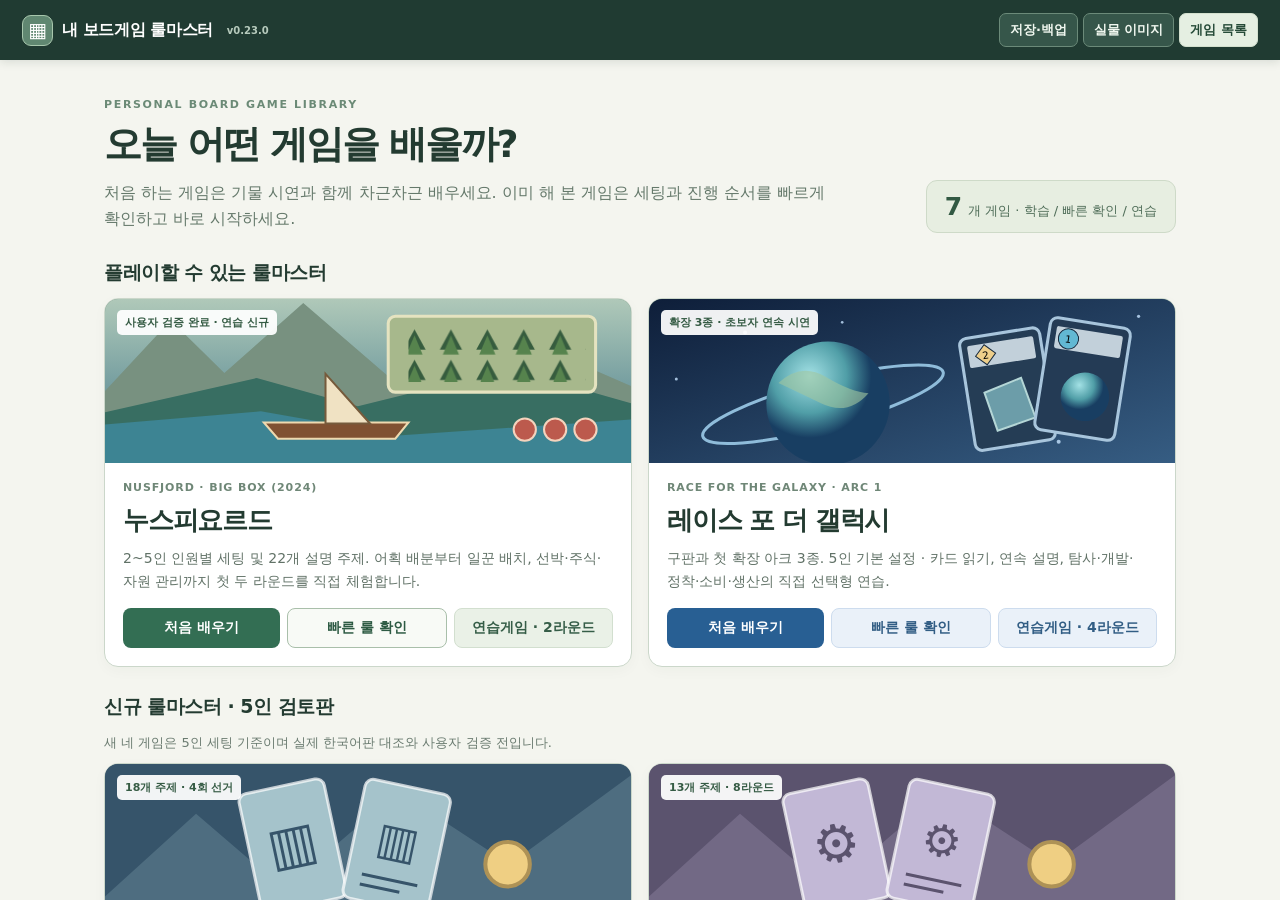
==== commit 2082ebc5: "v0.23.0: Guide every practice step with actionable highlights" ====
--- a/index.html
+++ b/index.html
@@ -1,6 +1,6 @@
 <!doctype html><html lang="ko"><head><meta charset="utf-8"><meta name="viewport" content="width=device-width,initial-scale=1"><title>내 보드게임 룰마스터</title><style>
 *{box-sizing:border-box}html,body{margin:0;height:100%;font:16px system-ui,"Malgun Gothic",sans-serif;color:#233b31;background:#f4f5ef}body{display:flex;flex-direction:column}button,a{font:inherit}button{cursor:pointer}header{background:#203b32;color:#fff;display:flex;align-items:center;gap:14px;flex-wrap:wrap;padding:13px 22px;z-index:5;box-shadow:0 2px 9px #142c2220}header .brand{display:flex;align-items:center;gap:9px;color:white;text-decoration:none;font-weight:780;letter-spacing:-.025em;white-space:nowrap}header .brand i{font-style:normal;display:grid;place-items:center;width:31px;height:31px;background:#608771;border:1px solid #a8c7ad;border-radius:9px;font-size:20px}header .version{font-size:10px;color:#b6cabc;font-weight:600}header .spacer{flex:1}.nav{display:flex;gap:5px;flex-wrap:wrap;align-items:center}header button,header select{font:inherit;font-size:13px;cursor:pointer;font-weight:650;background:#36564a;border:1px solid #6b8a79;color:#f0f7ef;border-radius:7px;padding:7px 10px}header button.active{background:#e5efe2;color:#254a37;border-color:#d3e0ce}header button:disabled{opacity:.45;cursor:not-allowed}header select{max-width:230px}header button:hover:not(:disabled){filter:brightness(1.12)}#home{overflow:auto;flex:1;min-height:0}main{max-width:1120px;margin:auto;padding:38px 24px 25px}.hero{display:flex;align-items:flex-end;justify-content:space-between;gap:15px;flex-wrap:wrap;margin-bottom:27px}.kicker{font-size:11px;letter-spacing:.15em;font-weight:750;color:#6b8a76}h1{font-size:38px;margin:8px 0 10px;letter-spacing:-.055em}p{line-height:1.65;word-break:keep-all;margin:0}.hero p{color:#65796b;max-width:740px}.counter{background:#e7eee1;padding:11px 18px;border:1px solid #cedac8;border-radius:11px;white-space:nowrap;color:#4f6d58;font-size:13px}.counter b{font-size:25px;margin-right:6px;color:#325943}h2{font-size:19px;margin:27px 0 12px;letter-spacing:-.025em}.grid{display:grid;grid-template-columns:repeat(2,minmax(0,1fr));gap:16px}.game{border:1px solid #cbd7ca;background:white;border-radius:14px;overflow:hidden;display:flex;flex-direction:column;box-shadow:0 4px 14px #243b2a08}.art{height:164px;position:relative;overflow:hidden;background:#698a77}.art svg{width:100%;height:100%;display:block}.art .tag{position:absolute;top:11px;left:12px;background:#ffffffee;padding:5px 8px;border-radius:5px;font-size:11px;font-weight:750;color:#355b44}.gamebody{padding:18px;display:flex;flex-direction:column;gap:9px;flex:1}.eyebrow{font-size:11px;letter-spacing:.08em;font-weight:700;color:#6f8777}.game h3{font-size:26px;letter-spacing:-.045em;margin:0}.game p{font-size:14px;color:#617267;flex:1}.actions{display:flex;gap:7px;flex-wrap:wrap;margin-top:6px}.actions a{display:inline-flex;align-items:center;justify-content:center;text-decoration:none;border-radius:8px;padding:10px 13px;font-size:14px;font-weight:750;color:#fff;background:#336e53;flex:1}.actions a.secondary{color:#355d47;background:#eaf1e7;border:1px solid #d2dfcf}.racecard .actions a{background:#285f93}.racecard .actions a.secondary{background:#eaf1f9;color:#315d84;border-color:#cddcee}.actions a.quicklink{background:#f8faf6;color:#2d5a43;border:1px solid #a9bfaa}.actions a:hover{filter:brightness(.95)}.queue{display:grid;grid-template-columns:repeat(4,minmax(0,1fr));gap:9px}.queue .q{padding:13px;border:1px solid #d7ded2;background:#fffefa;border-radius:11px;min-width:0}.q small{color:#7a8877;font-size:11px;font-weight:650}.q h3{font-size:18px;margin:7px 0 5px;letter-spacing:-.02em}.q p{font-size:12px;color:#65776a}.q a{display:inline-block;font-size:12px;margin-top:8px;color:#386d52;font-weight:700}.collection{display:flex;flex-wrap:wrap;gap:7px}.collection span{background:#e8ede5;border:1px solid #d7ded1;border-radius:7px;padding:7px 10px;font-size:13px;color:#627265}footer{color:#7b897a;font-size:12px;line-height:1.6;margin-top:24px}#workspace{flex:1;min-height:0;display:flex}#workspace[hidden],#home[hidden]{display:none}iframe{display:block;width:100%;height:100%;border:0;background:#fff}iframe[hidden]{display:none}#modebar{display:none}#modebar.on{display:flex}#gameSelect{display:none}#gameSelect.on{display:block}@media(max-width:670px){header{padding:9px 11px;gap:6px}header .version{display:none}header .brand{font-size:15px}header .brand i{width:26px;height:26px;font-size:17px}header .spacer{display:none}header button,header select{font-size:12px;padding:6px}main{padding:22px 12px}h1{font-size:30px}.grid{grid-template-columns:1fr}.queue{grid-template-columns:1fr 1fr}.art{height:143px}.gamebody{padding:14px}.game h3{font-size:23px}}
-</style><link rel="stylesheet" href="app/device.css"></head><body><header><a class="brand" href="#home"><i>▦</i> 내 보드게임 룰마스터</a><span class="version">v0.22.0</span><div class="spacer"></div><div class="nav"><button id="deviceBtn">저장·백업</button><button id="editionBtn">실물 이미지</button><button id="homeBtn" onclick="location.hash='home'">게임 목록</button><select id="gameSelect" aria-label="게임 전환"><option value="nusfjord">누스피요르드</option><option value="race">레이스 포 더 갤럭시</option><option value="die-macher">디마허</option><option value="raging-robots">레이징 로봇</option><option value="euphoria">유포리아</option><option value="hadara">하다라</option><option value="roll">롤 포 더 갤럭시</option></select><div id="modebar" class="nav"><button id="learnBtn">처음 배우기</button><button id="quickBtn">빠른 룰 확인</button><button id="practiceBtn">연습게임</button></div></div></header><div id="home"><main><section class="hero"><div><div class="kicker">PERSONAL BOARD GAME LIBRARY</div><h1>오늘 어떤 게임을 배울까?</h1><p>처음 하는 게임은 기물 시연과 함께 차근차근 배우세요. 이미 해 본 게임은 세팅과 진행 순서를 빠르게 확인하고 바로 시작하세요.</p></div><div class="counter"><b>7</b>개 게임 · 학습 / 빠른 확인 / 연습</div></section><h2>플레이할 수 있는 룰마스터</h2><div class="grid"><article class="game"><div class="art"><svg viewBox="0 0 520 164" preserveAspectRatio="xMidYMid slice" aria-hidden="true"><defs><linearGradient id="sea" x2="0" y2="1"><stop stop-color="#b0c9b9"/><stop offset="1" stop-color="#41788a"/></linearGradient><pattern id="trees" width="36" height="30" patternUnits="userSpaceOnUse"><path d="M18 1 7 21h22Z" fill="#365c3e"/><path d="M18 7 10 26h16Z" fill="#56834d"/></pattern></defs><rect width="520" height="164" fill="url(#sea)"/><path d="M0 92 65 22 118 74 196 5 290 86 375 24 520 87V120H0Z" fill="#789180"/><path d="M0 113 150 79 250 107 400 70 520 104V164H0Z" fill="#386e62"/><path d="M0 125 154 112 290 136 520 120V164H0Z" fill="#3d8493"/><rect x="280" y="18" width="205" height="75" rx="7" fill="#a7b88c" stroke="#e5e3c0" stroke-width="3"/><rect x="300" y="28" width="175" height="55" fill="url(#trees)"/><path d="M171 139h116l13-16H157Z" fill="#805132" stroke="#eed9af" stroke-width="2"/><path d="M218 75v49h44Z" fill="#f0e2c3" stroke="#765b3c" stroke-width="2"/><circle cx="415" cy="130" r="11" fill="#bc5a4d" stroke="#f4d3bd" stroke-width="2"/><circle cx="445" cy="130" r="11" fill="#bc5a4d" stroke="#f4d3bd" stroke-width="2"/><circle cx="475" cy="130" r="11" fill="#bc5a4d" stroke="#f4d3bd" stroke-width="2"/></svg><span class="tag">사용자 검증 완료 · 연습 신규</span></div><div class="gamebody"><span class="eyebrow">NUSFJORD · BIG BOX (2024)</span><h3>누스피요르드</h3><p>2~5인 인원별 세팅 및 22개 설명 주제. 어획 배분부터 일꾼 배치, 선박·주식·자원 관리까지 첫 두 라운드를 직접 체험합니다.</p><div class="actions"><a href="#nusfjord/learn">처음 배우기</a><a class="secondary quicklink" href="#nusfjord/quick">빠른 룰 확인</a><a class="secondary" href="#nusfjord/practice">연습게임 · 2라운드</a></div></div></article><article class="game racecard"><div class="art"><svg viewBox="0 0 520 164" preserveAspectRatio="xMidYMid slice" aria-hidden="true"><defs><linearGradient id="space" x2="1" y2="1"><stop stop-color="#0e1e39"/><stop offset="1" stop-color="#365d83"/></linearGradient><radialGradient id="planet" cx="35%" cy="28%"><stop stop-color="#a3e1e5"/><stop offset=".6" stop-color="#509ea7"/><stop offset="1" stop-color="#183e62"/></radialGradient></defs><rect width="520" height="164" fill="url(#space)"/><g fill="#c6e3ff" opacity=".8"><circle cx="27" cy="80" r="1.5"/><circle cx="95" cy="34" r="2"/><circle cx="139" cy="91" r="1.5"/><circle cx="191" cy="24" r="1.3"/><circle cx="376" cy="68" r="1.8"/><circle cx="484" cy="18" r="1.6"/><circle cx="405" cy="142" r="2"/></g><ellipse cx="172" cy="105" rx="123" ry="23" fill="none" stroke="#8fbcda" stroke-width="3" transform="rotate(-15 172 105)"/><circle cx="177" cy="104" r="61" fill="url(#planet)"/><path d="M128 84q22-21 47-6t42 16q-20 23-47 10t-42-20" fill="#a1c7a1" opacity=".6"/><g transform="translate(315 34) rotate(-9 40 60)"><rect width="80" height="112" rx="7" fill="#253d55" stroke="#a8c5dc" stroke-width="3"/><rect x="7" y="8" width="66" height="22" rx="2" fill="#c2d0da"/><path d="M14 19 24 9 34 19 24 29Z" fill="#edce8a" stroke="#172a3e"/><text x="24" y="23" text-anchor="middle" font-size="10">2</text><path d="M17 56 55 47 63 88 24 95Z" fill="#6c9da9" stroke="#b4d6d6" stroke-width="2"/></g><g transform="translate(388 24) rotate(9 40 60)"><rect width="80" height="112" rx="7" fill="#243b55" stroke="#a8c5dc" stroke-width="3"/><rect x="7" y="8" width="66" height="22" rx="2" fill="#c2d0da"/><circle cx="20" cy="19" r="10" fill="#62b8d3" stroke="#172a3e"/><text x="20" y="23" text-anchor="middle" font-size="10">1</text><circle cx="45" cy="73" r="24" fill="url(#planet)"/></g></svg><span class="tag">확장 3종 · 초보자 연속 시연</span></div><div class="gamebody"><span class="eyebrow">RACE FOR THE GALAXY · ARC 1</span><h3>레이스 포 더 갤럭시</h3><p>구판과 첫 확장 아크 3종. 5인 기본 설정 · 카드 읽기, 연속 설명, 탐사·개발·정착·소비·생산의 직접 선택형 연습.</p><div class="actions"><a href="#race/learn">처음 배우기</a><a class="secondary quicklink" href="#race/quick">빠른 룰 확인</a><a class="secondary" href="#race/practice">연습게임 · 4라운드</a></div></div></article></div><h2>신규 룰마스터 · 5인 검토판</h2><p style="font-size:13px;color:#6a7b70;margin-bottom:10px">새 네 게임은 5인 세팅 기준이며 실제 한국어판 대조와 사용자 검증 전입니다.</p><div class="grid"><article class="game"><div class="art" style="background:#36546a"><svg viewBox="0 0 520 164" preserveAspectRatio="xMidYMid slice" aria-hidden="true"><rect width="520" height="164" fill="#36546a"/><path d="M0 132L90 50L177 125L290 28L400 100L520 12V164H0Z" fill="#a5c3cb" opacity=".22"/><g transform="translate(143 22) rotate(-12 42 62)"><rect width="86" height="120" rx="8" fill="#a5c3cb" stroke="#fff" stroke-opacity=".7" stroke-width="3"/><text x="43" y="76" font-size="52" text-anchor="middle" fill="#36546a">▥</text></g><g transform="translate(245 22) rotate(12 42 62)"><rect width="86" height="120" rx="8" fill="#a5c3cb" stroke="#fff" stroke-opacity=".7" stroke-width="3"/><path d="M15 94h56M15 104h40" stroke="#36546a" stroke-width="3"/><text x="43" y="70" font-size="44" text-anchor="middle" fill="#36546a">▥</text></g><circle cx="398" cy="100" r="22" fill="#efcf83" stroke="#ae9256" stroke-width="4"/></svg><span class="tag">18개 주제 · 4회 선거</span></div><div class="gamebody"><span class="eyebrow">DIE MACHER · 2019</span><h3>디마허</h3><p>정책, 언론, 유세, 여론조사, 선거 정산</p><div class="actions"><a href="#die-macher/learn">처음 배우기</a><a class="secondary quicklink" href="#die-macher/quick">빠른 룰 확인</a><a class="secondary" href="#die-macher/practice">지역 선거 부분</a></div></div></article><article class="game"><div class="art" style="background:#5b536e"><svg viewBox="0 0 520 164" preserveAspectRatio="xMidYMid slice" aria-hidden="true"><rect width="520" height="164" fill="#5b536e"/><path d="M0 132L90 50L177 125L290 28L400 100L520 12V164H0Z" fill="#c2b8d6" opacity=".22"/><g transform="translate(143 22) rotate(-12 42 62)"><rect width="86" height="120" rx="8" fill="#c2b8d6" stroke="#fff" stroke-opacity=".7" stroke-width="3"/><text x="43" y="76" font-size="52" text-anchor="middle" fill="#5b536e">⚙</text></g><g transform="translate(245 22) rotate(12 42 62)"><rect width="86" height="120" rx="8" fill="#c2b8d6" stroke="#fff" stroke-opacity=".7" stroke-width="3"/><path d="M15 94h56M15 104h40" stroke="#5b536e" stroke-width="3"/><text x="43" y="70" font-size="44" text-anchor="middle" fill="#5b536e">⚙</text></g><circle cx="398" cy="100" r="22" fill="#efcf83" stroke="#ae9256" stroke-width="4"/></svg><span class="tag">13개 주제 · 8라운드</span></div><div class="gamebody"><span class="eyebrow">RAISING ROBOTS</span><h3>레이징 로봇</h3><p>에너지 배정, 로봇 조립, 엔진, 수업과 최종 점수</p><div class="actions"><a href="#raging-robots/learn">처음 배우기</a><a class="secondary quicklink" href="#raging-robots/quick">빠른 룰 확인</a><a class="secondary" href="#raging-robots/practice">조립·설계 부분</a></div></div></article><article class="game"><div class="art" style="background:#5c6c52"><svg viewBox="0 0 520 164" preserveAspectRatio="xMidYMid slice" aria-hidden="true"><rect width="520" height="164" fill="#5c6c52"/><path d="M0 132L90 50L177 125L290 28L400 100L520 12V164H0Z" fill="#d9d6a5" opacity=".22"/><g transform="translate(143 22) rotate(-12 42 62)"><rect width="86" height="120" rx="8" fill="#d9d6a5" stroke="#fff" stroke-opacity=".7" stroke-width="3"/><text x="43" y="76" font-size="52" text-anchor="middle" fill="#5c6c52">⚄</text></g><g transform="translate(245 22) rotate(12 42 62)"><rect width="86" height="120" rx="8" fill="#d9d6a5" stroke="#fff" stroke-opacity=".7" stroke-width="3"/><path d="M15 94h56M15 104h40" stroke="#5c6c52" stroke-width="3"/><text x="43" y="70" font-size="44" text-anchor="middle" fill="#5c6c52">⚄</text></g><circle cx="398" cy="100" r="22" fill="#efcf83" stroke="#ae9256" stroke-width="4"/></svg><span class="tag">14개 기본 주제 · 확장 선택</span></div><div class="gamebody"><span class="eyebrow">EUPHORIA · 기본 / 확장</span><h3>유포리아</h3><p>주사위 일꾼, 지식, 사기, 시장과 별 10개</p><div class="actions"><a href="#euphoria/learn">처음 배우기</a><a class="secondary quicklink" href="#euphoria/quick">빠른 룰 확인</a><a class="secondary" href="#euphoria/practice">일꾼 배치·회수</a></div></div></article><article class="game"><div class="art" style="background:#957647"><svg viewBox="0 0 520 164" preserveAspectRatio="xMidYMid slice" aria-hidden="true"><rect width="520" height="164" fill="#957647"/><path d="M0 132L90 50L177 125L290 28L400 100L520 12V164H0Z" fill="#e4d7ad" opacity=".22"/><g transform="translate(143 22) rotate(-12 42 62)"><rect width="86" height="120" rx="8" fill="#e4d7ad" stroke="#fff" stroke-opacity=".7" stroke-width="3"/><text x="43" y="76" font-size="52" text-anchor="middle" fill="#957647">◉</text></g><g transform="translate(245 22) rotate(12 42 62)"><rect width="86" height="120" rx="8" fill="#e4d7ad" stroke="#fff" stroke-opacity=".7" stroke-width="3"/><path d="M15 94h56M15 104h40" stroke="#957647" stroke-width="3"/><text x="43" y="70" font-size="44" text-anchor="middle" fill="#957647">◉</text></g><circle cx="398" cy="100" r="22" fill="#efcf83" stroke="#ae9256" stroke-width="4"/></svg><span class="tag">12개 주제 · 3시대</span></div><div class="gamebody"><span class="eyebrow">HADARA · 기본판</span><h3>하다라</h3><p>A/B 카드 선택, 네 트랙, 식민지, 메달</p><div class="actions"><a href="#hadara/learn">처음 배우기</a><a class="secondary quicklink" href="#hadara/quick">빠른 룰 확인</a><a class="secondary" href="#hadara/practice">시대 I 연습</a></div></div></article><article class="game racecard"><div class="art"><svg viewBox="0 0 520 164" preserveAspectRatio="xMidYMid slice" aria-hidden="true"><defs><linearGradient id="rollspace" x2="1" y2="1"><stop stop-color="#17283f"/><stop offset="1" stop-color="#466984"/></linearGradient></defs><rect width="520" height="164" fill="url(#rollspace)"/><g fill="#b8d5ec"><circle cx="32" cy="27" r="2"/><circle cx="203" cy="40" r="2"/><circle cx="411" cy="18" r="2"/><circle cx="451" cy="136" r="2"/></g><circle cx="115" cy="112" r="63" fill="#5aa6b2"/><ellipse cx="115" cy="112" rx="88" ry="18" stroke="#a8cdd9" fill="none" stroke-width="3" transform="rotate(-18 115 112)"/><g transform="translate(245 32) rotate(-10 38 38)"><rect width="76" height="76" rx="12" fill="#e3e9ed" stroke="#a8c2d3" stroke-width="4"/><path d="M38 13 61 38 38 62 14 38Z" fill="none" stroke="#253a4d" stroke-width="5"/></g><g transform="translate(341 56) rotate(10 35 35)"><rect width="70" height="70" rx="10" fill="#222937" stroke="#99aab8" stroke-width="3"/><path d="M9 35Q35 10 61 35Q35 60 9 35Z" fill="none" stroke="#fff" stroke-width="4"/><circle cx="35" cy="35" r="7" fill="#fff"/></g><g transform="translate(423 29) rotate(-10 28 28)"><rect width="56" height="56" rx="8" fill="#ed8d37" stroke="#ffc879" stroke-width="3"/><text x="28" y="38" font-size="32" text-anchor="middle" fill="#263447">$</text></g></svg><span class="tag">신규 · 2~5인 · 끝없는 야망</span></div><div class="gamebody"><span class="eyebrow">ROLL FOR THE GALAXY · AMBITION</span><h3>롤 포 더 갤럭시</h3><p>주사위 배정·선택·명령, 생산·선적·모집. 기본판과 끝없는 야망, 선택 목표를 설명하고 세 라운드의 핵심 연습을 제공합니다.</p><div class="actions"><a href="#roll/learn">처음 배우기</a><a class="secondary quicklink" href="#roll/quick">빠른 룰 확인</a><a class="secondary" href="#roll/practice">3라운드 연습</a></div></div></article></div><h2>다른 보유 게임</h2><div class="collection" id="planned"></div><footer>처음 배우기는 단계별 기물 시연, 빠른 룰 확인은 세팅 체크리스트·진행·규칙 검색, 연습게임은 선택형 시나리오입니다. 실물 사진 탭에서 실제 판본을 대조할 수 있습니다. 시연은 판본별 검증 중인 자체 도식입니다.</footer></main></div><div id="workspace" hidden><iframe id="screen" title="룰마스터 및 연습게임"></iframe></div><script src="games/catalog.js"></script><script id="embeddedPages" type="application/json">null</script><script>
+</style><link rel="stylesheet" href="app/device.css"></head><body><header><a class="brand" href="#home"><i>▦</i> 내 보드게임 룰마스터</a><span class="version">v0.23.0</span><div class="spacer"></div><div class="nav"><button id="deviceBtn">저장·백업</button><button id="editionBtn">실물 이미지</button><button id="homeBtn" onclick="location.hash='home'">게임 목록</button><select id="gameSelect" aria-label="게임 전환"><option value="nusfjord">누스피요르드</option><option value="race">레이스 포 더 갤럭시</option><option value="die-macher">디마허</option><option value="raging-robots">레이징 로봇</option><option value="euphoria">유포리아</option><option value="hadara">하다라</option><option value="roll">롤 포 더 갤럭시</option></select><div id="modebar" class="nav"><button id="learnBtn">처음 배우기</button><button id="quickBtn">빠른 룰 확인</button><button id="practiceBtn">연습게임</button></div></div></header><div id="home"><main><section class="hero"><div><div class="kicker">PERSONAL BOARD GAME LIBRARY</div><h1>오늘 어떤 게임을 배울까?</h1><p>처음 하는 게임은 기물 시연과 함께 차근차근 배우세요. 이미 해 본 게임은 세팅과 진행 순서를 빠르게 확인하고 바로 시작하세요.</p></div><div class="counter"><b>7</b>개 게임 · 학습 / 빠른 확인 / 연습</div></section><h2>플레이할 수 있는 룰마스터</h2><div class="grid"><article class="game"><div class="art"><svg viewBox="0 0 520 164" preserveAspectRatio="xMidYMid slice" aria-hidden="true"><defs><linearGradient id="sea" x2="0" y2="1"><stop stop-color="#b0c9b9"/><stop offset="1" stop-color="#41788a"/></linearGradient><pattern id="trees" width="36" height="30" patternUnits="userSpaceOnUse"><path d="M18 1 7 21h22Z" fill="#365c3e"/><path d="M18 7 10 26h16Z" fill="#56834d"/></pattern></defs><rect width="520" height="164" fill="url(#sea)"/><path d="M0 92 65 22 118 74 196 5 290 86 375 24 520 87V120H0Z" fill="#789180"/><path d="M0 113 150 79 250 107 400 70 520 104V164H0Z" fill="#386e62"/><path d="M0 125 154 112 290 136 520 120V164H0Z" fill="#3d8493"/><rect x="280" y="18" width="205" height="75" rx="7" fill="#a7b88c" stroke="#e5e3c0" stroke-width="3"/><rect x="300" y="28" width="175" height="55" fill="url(#trees)"/><path d="M171 139h116l13-16H157Z" fill="#805132" stroke="#eed9af" stroke-width="2"/><path d="M218 75v49h44Z" fill="#f0e2c3" stroke="#765b3c" stroke-width="2"/><circle cx="415" cy="130" r="11" fill="#bc5a4d" stroke="#f4d3bd" stroke-width="2"/><circle cx="445" cy="130" r="11" fill="#bc5a4d" stroke="#f4d3bd" stroke-width="2"/><circle cx="475" cy="130" r="11" fill="#bc5a4d" stroke="#f4d3bd" stroke-width="2"/></svg><span class="tag">사용자 검증 완료 · 연습 신규</span></div><div class="gamebody"><span class="eyebrow">NUSFJORD · BIG BOX (2024)</span><h3>누스피요르드</h3><p>2~5인 인원별 세팅 및 22개 설명 주제. 어획 배분부터 일꾼 배치, 선박·주식·자원 관리까지 첫 두 라운드를 직접 체험합니다.</p><div class="actions"><a href="#nusfjord/learn">처음 배우기</a><a class="secondary quicklink" href="#nusfjord/quick">빠른 룰 확인</a><a class="secondary" href="#nusfjord/practice">연습게임 · 2라운드</a></div></div></article><article class="game racecard"><div class="art"><svg viewBox="0 0 520 164" preserveAspectRatio="xMidYMid slice" aria-hidden="true"><defs><linearGradient id="space" x2="1" y2="1"><stop stop-color="#0e1e39"/><stop offset="1" stop-color="#365d83"/></linearGradient><radialGradient id="planet" cx="35%" cy="28%"><stop stop-color="#a3e1e5"/><stop offset=".6" stop-color="#509ea7"/><stop offset="1" stop-color="#183e62"/></radialGradient></defs><rect width="520" height="164" fill="url(#space)"/><g fill="#c6e3ff" opacity=".8"><circle cx="27" cy="80" r="1.5"/><circle cx="95" cy="34" r="2"/><circle cx="139" cy="91" r="1.5"/><circle cx="191" cy="24" r="1.3"/><circle cx="376" cy="68" r="1.8"/><circle cx="484" cy="18" r="1.6"/><circle cx="405" cy="142" r="2"/></g><ellipse cx="172" cy="105" rx="123" ry="23" fill="none" stroke="#8fbcda" stroke-width="3" transform="rotate(-15 172 105)"/><circle cx="177" cy="104" r="61" fill="url(#planet)"/><path d="M128 84q22-21 47-6t42 16q-20 23-47 10t-42-20" fill="#a1c7a1" opacity=".6"/><g transform="translate(315 34) rotate(-9 40 60)"><rect width="80" height="112" rx="7" fill="#253d55" stroke="#a8c5dc" stroke-width="3"/><rect x="7" y="8" width="66" height="22" rx="2" fill="#c2d0da"/><path d="M14 19 24 9 34 19 24 29Z" fill="#edce8a" stroke="#172a3e"/><text x="24" y="23" text-anchor="middle" font-size="10">2</text><path d="M17 56 55 47 63 88 24 95Z" fill="#6c9da9" stroke="#b4d6d6" stroke-width="2"/></g><g transform="translate(388 24) rotate(9 40 60)"><rect width="80" height="112" rx="7" fill="#243b55" stroke="#a8c5dc" stroke-width="3"/><rect x="7" y="8" width="66" height="22" rx="2" fill="#c2d0da"/><circle cx="20" cy="19" r="10" fill="#62b8d3" stroke="#172a3e"/><text x="20" y="23" text-anchor="middle" font-size="10">1</text><circle cx="45" cy="73" r="24" fill="url(#planet)"/></g></svg><span class="tag">확장 3종 · 초보자 연속 시연</span></div><div class="gamebody"><span class="eyebrow">RACE FOR THE GALAXY · ARC 1</span><h3>레이스 포 더 갤럭시</h3><p>구판과 첫 확장 아크 3종. 5인 기본 설정 · 카드 읽기, 연속 설명, 탐사·개발·정착·소비·생산의 직접 선택형 연습.</p><div class="actions"><a href="#race/learn">처음 배우기</a><a class="secondary quicklink" href="#race/quick">빠른 룰 확인</a><a class="secondary" href="#race/practice">연습게임 · 4라운드</a></div></div></article></div><h2>신규 룰마스터 · 5인 검토판</h2><p style="font-size:13px;color:#6a7b70;margin-bottom:10px">새 네 게임은 5인 세팅 기준이며 실제 한국어판 대조와 사용자 검증 전입니다.</p><div class="grid"><article class="game"><div class="art" style="background:#36546a"><svg viewBox="0 0 520 164" preserveAspectRatio="xMidYMid slice" aria-hidden="true"><rect width="520" height="164" fill="#36546a"/><path d="M0 132L90 50L177 125L290 28L400 100L520 12V164H0Z" fill="#a5c3cb" opacity=".22"/><g transform="translate(143 22) rotate(-12 42 62)"><rect width="86" height="120" rx="8" fill="#a5c3cb" stroke="#fff" stroke-opacity=".7" stroke-width="3"/><text x="43" y="76" font-size="52" text-anchor="middle" fill="#36546a">▥</text></g><g transform="translate(245 22) rotate(12 42 62)"><rect width="86" height="120" rx="8" fill="#a5c3cb" stroke="#fff" stroke-opacity=".7" stroke-width="3"/><path d="M15 94h56M15 104h40" stroke="#36546a" stroke-width="3"/><text x="43" y="70" font-size="44" text-anchor="middle" fill="#36546a">▥</text></g><circle cx="398" cy="100" r="22" fill="#efcf83" stroke="#ae9256" stroke-width="4"/></svg><span class="tag">18개 주제 · 4회 선거</span></div><div class="gamebody"><span class="eyebrow">DIE MACHER · 2019</span><h3>디마허</h3><p>정책, 언론, 유세, 여론조사, 선거 정산</p><div class="actions"><a href="#die-macher/learn">처음 배우기</a><a class="secondary quicklink" href="#die-macher/quick">빠른 룰 확인</a><a class="secondary" href="#die-macher/practice">지역 선거 부분</a></div></div></article><article class="game"><div class="art" style="background:#5b536e"><svg viewBox="0 0 520 164" preserveAspectRatio="xMidYMid slice" aria-hidden="true"><rect width="520" height="164" fill="#5b536e"/><path d="M0 132L90 50L177 125L290 28L400 100L520 12V164H0Z" fill="#c2b8d6" opacity=".22"/><g transform="translate(143 22) rotate(-12 42 62)"><rect width="86" height="120" rx="8" fill="#c2b8d6" stroke="#fff" stroke-opacity=".7" stroke-width="3"/><text x="43" y="76" font-size="52" text-anchor="middle" fill="#5b536e">⚙</text></g><g transform="translate(245 22) rotate(12 42 62)"><rect width="86" height="120" rx="8" fill="#c2b8d6" stroke="#fff" stroke-opacity=".7" stroke-width="3"/><path d="M15 94h56M15 104h40" stroke="#5b536e" stroke-width="3"/><text x="43" y="70" font-size="44" text-anchor="middle" fill="#5b536e">⚙</text></g><circle cx="398" cy="100" r="22" fill="#efcf83" stroke="#ae9256" stroke-width="4"/></svg><span class="tag">13개 주제 · 8라운드</span></div><div class="gamebody"><span class="eyebrow">RAISING ROBOTS</span><h3>레이징 로봇</h3><p>에너지 배정, 로봇 조립, 엔진, 수업과 최종 점수</p><div class="actions"><a href="#raging-robots/learn">처음 배우기</a><a class="secondary quicklink" href="#raging-robots/quick">빠른 룰 확인</a><a class="secondary" href="#raging-robots/practice">조립·설계 부분</a></div></div></article><article class="game"><div class="art" style="background:#5c6c52"><svg viewBox="0 0 520 164" preserveAspectRatio="xMidYMid slice" aria-hidden="true"><rect width="520" height="164" fill="#5c6c52"/><path d="M0 132L90 50L177 125L290 28L400 100L520 12V164H0Z" fill="#d9d6a5" opacity=".22"/><g transform="translate(143 22) rotate(-12 42 62)"><rect width="86" height="120" rx="8" fill="#d9d6a5" stroke="#fff" stroke-opacity=".7" stroke-width="3"/><text x="43" y="76" font-size="52" text-anchor="middle" fill="#5c6c52">⚄</text></g><g transform="translate(245 22) rotate(12 42 62)"><rect width="86" height="120" rx="8" fill="#d9d6a5" stroke="#fff" stroke-opacity=".7" stroke-width="3"/><path d="M15 94h56M15 104h40" stroke="#5c6c52" stroke-width="3"/><text x="43" y="70" font-size="44" text-anchor="middle" fill="#5c6c52">⚄</text></g><circle cx="398" cy="100" r="22" fill="#efcf83" stroke="#ae9256" stroke-width="4"/></svg><span class="tag">14개 기본 주제 · 확장 선택</span></div><div class="gamebody"><span class="eyebrow">EUPHORIA · 기본 / 확장</span><h3>유포리아</h3><p>주사위 일꾼, 지식, 사기, 시장과 별 10개</p><div class="actions"><a href="#euphoria/learn">처음 배우기</a><a class="secondary quicklink" href="#euphoria/quick">빠른 룰 확인</a><a class="secondary" href="#euphoria/practice">일꾼 배치·회수</a></div></div></article><article class="game"><div class="art" style="background:#957647"><svg viewBox="0 0 520 164" preserveAspectRatio="xMidYMid slice" aria-hidden="true"><rect width="520" height="164" fill="#957647"/><path d="M0 132L90 50L177 125L290 28L400 100L520 12V164H0Z" fill="#e4d7ad" opacity=".22"/><g transform="translate(143 22) rotate(-12 42 62)"><rect width="86" height="120" rx="8" fill="#e4d7ad" stroke="#fff" stroke-opacity=".7" stroke-width="3"/><text x="43" y="76" font-size="52" text-anchor="middle" fill="#957647">◉</text></g><g transform="translate(245 22) rotate(12 42 62)"><rect width="86" height="120" rx="8" fill="#e4d7ad" stroke="#fff" stroke-opacity=".7" stroke-width="3"/><path d="M15 94h56M15 104h40" stroke="#957647" stroke-width="3"/><text x="43" y="70" font-size="44" text-anchor="middle" fill="#957647">◉</text></g><circle cx="398" cy="100" r="22" fill="#efcf83" stroke="#ae9256" stroke-width="4"/></svg><span class="tag">12개 주제 · 3시대</span></div><div class="gamebody"><span class="eyebrow">HADARA · 기본판</span><h3>하다라</h3><p>A/B 카드 선택, 네 트랙, 식민지, 메달</p><div class="actions"><a href="#hadara/learn">처음 배우기</a><a class="secondary quicklink" href="#hadara/quick">빠른 룰 확인</a><a class="secondary" href="#hadara/practice">시대 I 연습</a></div></div></article><article class="game racecard"><div class="art"><svg viewBox="0 0 520 164" preserveAspectRatio="xMidYMid slice" aria-hidden="true"><defs><linearGradient id="rollspace" x2="1" y2="1"><stop stop-color="#17283f"/><stop offset="1" stop-color="#466984"/></linearGradient></defs><rect width="520" height="164" fill="url(#rollspace)"/><g fill="#b8d5ec"><circle cx="32" cy="27" r="2"/><circle cx="203" cy="40" r="2"/><circle cx="411" cy="18" r="2"/><circle cx="451" cy="136" r="2"/></g><circle cx="115" cy="112" r="63" fill="#5aa6b2"/><ellipse cx="115" cy="112" rx="88" ry="18" stroke="#a8cdd9" fill="none" stroke-width="3" transform="rotate(-18 115 112)"/><g transform="translate(245 32) rotate(-10 38 38)"><rect width="76" height="76" rx="12" fill="#e3e9ed" stroke="#a8c2d3" stroke-width="4"/><path d="M38 13 61 38 38 62 14 38Z" fill="none" stroke="#253a4d" stroke-width="5"/></g><g transform="translate(341 56) rotate(10 35 35)"><rect width="70" height="70" rx="10" fill="#222937" stroke="#99aab8" stroke-width="3"/><path d="M9 35Q35 10 61 35Q35 60 9 35Z" fill="none" stroke="#fff" stroke-width="4"/><circle cx="35" cy="35" r="7" fill="#fff"/></g><g transform="translate(423 29) rotate(-10 28 28)"><rect width="56" height="56" rx="8" fill="#ed8d37" stroke="#ffc879" stroke-width="3"/><text x="28" y="38" font-size="32" text-anchor="middle" fill="#263447">$</text></g></svg><span class="tag">신규 · 2~5인 · 끝없는 야망</span></div><div class="gamebody"><span class="eyebrow">ROLL FOR THE GALAXY · AMBITION</span><h3>롤 포 더 갤럭시</h3><p>주사위 배정·선택·명령, 생산·선적·모집. 기본판과 끝없는 야망, 선택 목표를 설명하고 세 라운드의 핵심 연습을 제공합니다.</p><div class="actions"><a href="#roll/learn">처음 배우기</a><a class="secondary quicklink" href="#roll/quick">빠른 룰 확인</a><a class="secondary" href="#roll/practice">3라운드 연습</a></div></div></article></div><h2>다른 보유 게임</h2><div class="collection" id="planned"></div><footer>처음 배우기는 단계별 기물 시연, 빠른 룰 확인은 세팅 체크리스트·진행·규칙 검색, 연습게임은 선택형 시나리오입니다. 실물 사진 탭에서 실제 판본을 대조할 수 있습니다. 시연은 판본별 검증 중인 자체 도식입니다.</footer></main></div><div id="workspace" hidden><iframe id="screen" title="룰마스터 및 연습게임"></iframe></div><script src="games/catalog.js"></script><script id="embeddedPages" type="application/json">null</script><script>
 const PAGES={nusfjord:{learn:'nusfjord.html',practice:'scenario.html?game=nusfjord'},race:{learn:'race.html',practice:'scenario.html?game=race'},roll:{learn:'roll.html?mode=learn',practice:'roll.html?mode=practice'},...Object.fromEntries(['die-macher','raging-robots','euphoria','hadara'].map(id=>[id,{learn:'new-game.html?game='+id+'&mode=learn',practice:'new-game.html?game='+id+'&mode=practice'}]))};
 for(const id of Object.keys(PAGES))PAGES[id].quick="quick.html?game="+id;
 function readStored(key){try{return JSON.parse(localStorage.getItem(key)||'{}')}catch{return {}}}function saveStored(key,value){try{localStorage.setItem(key,JSON.stringify(value))}catch{}}window.rmSettings=readStored('rm.hub.settings');window.rmPhotos={};window.rmChecks={};for(const id of ['nusfjord','race','roll','die-macher','raging-robots','euphoria','hadara'])window.rmPhotos[id]=readStored('rm.photos.'+id);let pendingTopic=null;
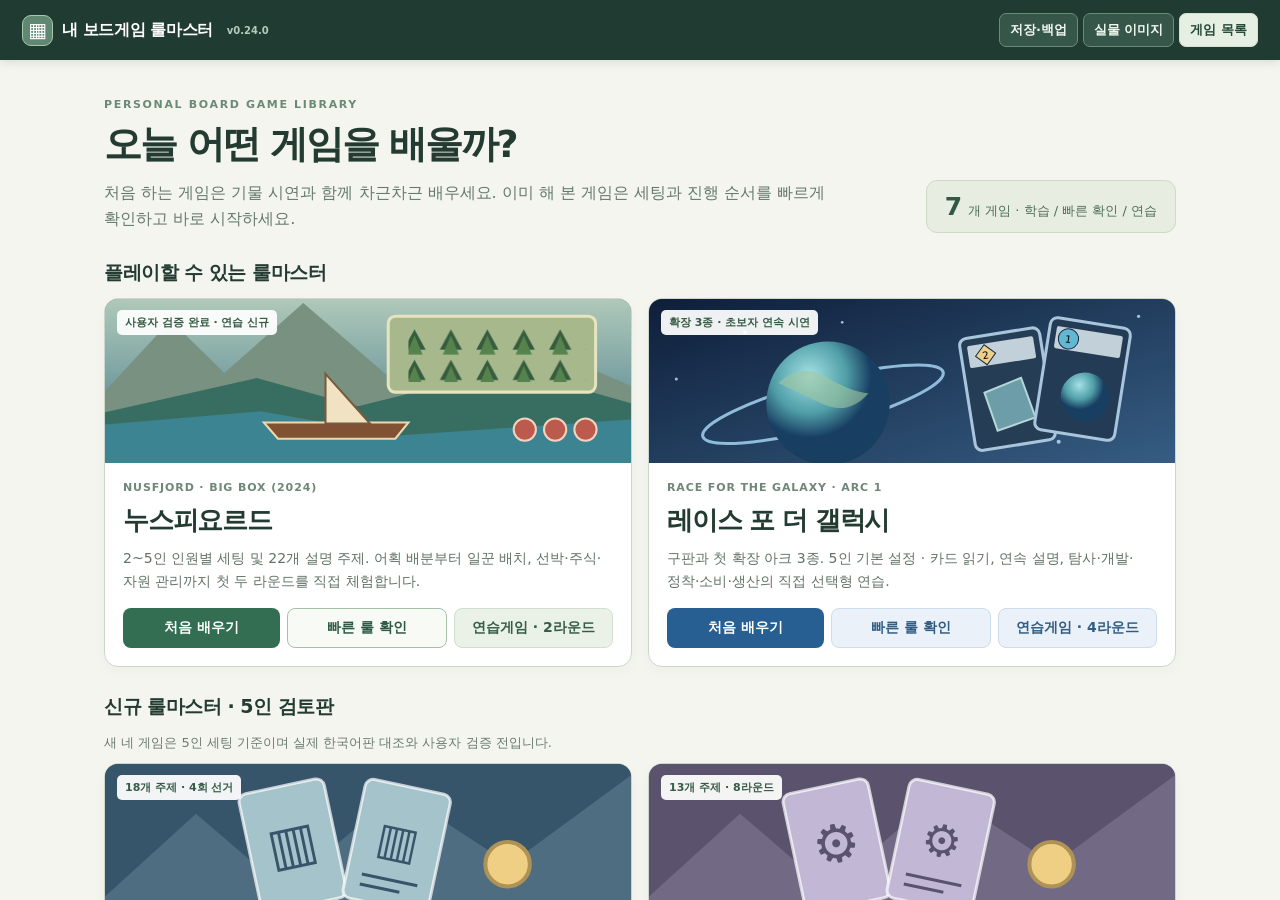
==== commit 0bdf1124: "v0.24.0: Stage lesson animations from actual before/after states" ====
--- a/index.html
+++ b/index.html
@@ -1,6 +1,6 @@
 <!doctype html><html lang="ko"><head><meta charset="utf-8"><meta name="viewport" content="width=device-width,initial-scale=1"><title>내 보드게임 룰마스터</title><style>
 *{box-sizing:border-box}html,body{margin:0;height:100%;font:16px system-ui,"Malgun Gothic",sans-serif;color:#233b31;background:#f4f5ef}body{display:flex;flex-direction:column}button,a{font:inherit}button{cursor:pointer}header{background:#203b32;color:#fff;display:flex;align-items:center;gap:14px;flex-wrap:wrap;padding:13px 22px;z-index:5;box-shadow:0 2px 9px #142c2220}header .brand{display:flex;align-items:center;gap:9px;color:white;text-decoration:none;font-weight:780;letter-spacing:-.025em;white-space:nowrap}header .brand i{font-style:normal;display:grid;place-items:center;width:31px;height:31px;background:#608771;border:1px solid #a8c7ad;border-radius:9px;font-size:20px}header .version{font-size:10px;color:#b6cabc;font-weight:600}header .spacer{flex:1}.nav{display:flex;gap:5px;flex-wrap:wrap;align-items:center}header button,header select{font:inherit;font-size:13px;cursor:pointer;font-weight:650;background:#36564a;border:1px solid #6b8a79;color:#f0f7ef;border-radius:7px;padding:7px 10px}header button.active{background:#e5efe2;color:#254a37;border-color:#d3e0ce}header button:disabled{opacity:.45;cursor:not-allowed}header select{max-width:230px}header button:hover:not(:disabled){filter:brightness(1.12)}#home{overflow:auto;flex:1;min-height:0}main{max-width:1120px;margin:auto;padding:38px 24px 25px}.hero{display:flex;align-items:flex-end;justify-content:space-between;gap:15px;flex-wrap:wrap;margin-bottom:27px}.kicker{font-size:11px;letter-spacing:.15em;font-weight:750;color:#6b8a76}h1{font-size:38px;margin:8px 0 10px;letter-spacing:-.055em}p{line-height:1.65;word-break:keep-all;margin:0}.hero p{color:#65796b;max-width:740px}.counter{background:#e7eee1;padding:11px 18px;border:1px solid #cedac8;border-radius:11px;white-space:nowrap;color:#4f6d58;font-size:13px}.counter b{font-size:25px;margin-right:6px;color:#325943}h2{font-size:19px;margin:27px 0 12px;letter-spacing:-.025em}.grid{display:grid;grid-template-columns:repeat(2,minmax(0,1fr));gap:16px}.game{border:1px solid #cbd7ca;background:white;border-radius:14px;overflow:hidden;display:flex;flex-direction:column;box-shadow:0 4px 14px #243b2a08}.art{height:164px;position:relative;overflow:hidden;background:#698a77}.art svg{width:100%;height:100%;display:block}.art .tag{position:absolute;top:11px;left:12px;background:#ffffffee;padding:5px 8px;border-radius:5px;font-size:11px;font-weight:750;color:#355b44}.gamebody{padding:18px;display:flex;flex-direction:column;gap:9px;flex:1}.eyebrow{font-size:11px;letter-spacing:.08em;font-weight:700;color:#6f8777}.game h3{font-size:26px;letter-spacing:-.045em;margin:0}.game p{font-size:14px;color:#617267;flex:1}.actions{display:flex;gap:7px;flex-wrap:wrap;margin-top:6px}.actions a{display:inline-flex;align-items:center;justify-content:center;text-decoration:none;border-radius:8px;padding:10px 13px;font-size:14px;font-weight:750;color:#fff;background:#336e53;flex:1}.actions a.secondary{color:#355d47;background:#eaf1e7;border:1px solid #d2dfcf}.racecard .actions a{background:#285f93}.racecard .actions a.secondary{background:#eaf1f9;color:#315d84;border-color:#cddcee}.actions a.quicklink{background:#f8faf6;color:#2d5a43;border:1px solid #a9bfaa}.actions a:hover{filter:brightness(.95)}.queue{display:grid;grid-template-columns:repeat(4,minmax(0,1fr));gap:9px}.queue .q{padding:13px;border:1px solid #d7ded2;background:#fffefa;border-radius:11px;min-width:0}.q small{color:#7a8877;font-size:11px;font-weight:650}.q h3{font-size:18px;margin:7px 0 5px;letter-spacing:-.02em}.q p{font-size:12px;color:#65776a}.q a{display:inline-block;font-size:12px;margin-top:8px;color:#386d52;font-weight:700}.collection{display:flex;flex-wrap:wrap;gap:7px}.collection span{background:#e8ede5;border:1px solid #d7ded1;border-radius:7px;padding:7px 10px;font-size:13px;color:#627265}footer{color:#7b897a;font-size:12px;line-height:1.6;margin-top:24px}#workspace{flex:1;min-height:0;display:flex}#workspace[hidden],#home[hidden]{display:none}iframe{display:block;width:100%;height:100%;border:0;background:#fff}iframe[hidden]{display:none}#modebar{display:none}#modebar.on{display:flex}#gameSelect{display:none}#gameSelect.on{display:block}@media(max-width:670px){header{padding:9px 11px;gap:6px}header .version{display:none}header .brand{font-size:15px}header .brand i{width:26px;height:26px;font-size:17px}header .spacer{display:none}header button,header select{font-size:12px;padding:6px}main{padding:22px 12px}h1{font-size:30px}.grid{grid-template-columns:1fr}.queue{grid-template-columns:1fr 1fr}.art{height:143px}.gamebody{padding:14px}.game h3{font-size:23px}}
-</style><link rel="stylesheet" href="app/device.css"></head><body><header><a class="brand" href="#home"><i>▦</i> 내 보드게임 룰마스터</a><span class="version">v0.23.0</span><div class="spacer"></div><div class="nav"><button id="deviceBtn">저장·백업</button><button id="editionBtn">실물 이미지</button><button id="homeBtn" onclick="location.hash='home'">게임 목록</button><select id="gameSelect" aria-label="게임 전환"><option value="nusfjord">누스피요르드</option><option value="race">레이스 포 더 갤럭시</option><option value="die-macher">디마허</option><option value="raging-robots">레이징 로봇</option><option value="euphoria">유포리아</option><option value="hadara">하다라</option><option value="roll">롤 포 더 갤럭시</option></select><div id="modebar" class="nav"><button id="learnBtn">처음 배우기</button><button id="quickBtn">빠른 룰 확인</button><button id="practiceBtn">연습게임</button></div></div></header><div id="home"><main><section class="hero"><div><div class="kicker">PERSONAL BOARD GAME LIBRARY</div><h1>오늘 어떤 게임을 배울까?</h1><p>처음 하는 게임은 기물 시연과 함께 차근차근 배우세요. 이미 해 본 게임은 세팅과 진행 순서를 빠르게 확인하고 바로 시작하세요.</p></div><div class="counter"><b>7</b>개 게임 · 학습 / 빠른 확인 / 연습</div></section><h2>플레이할 수 있는 룰마스터</h2><div class="grid"><article class="game"><div class="art"><svg viewBox="0 0 520 164" preserveAspectRatio="xMidYMid slice" aria-hidden="true"><defs><linearGradient id="sea" x2="0" y2="1"><stop stop-color="#b0c9b9"/><stop offset="1" stop-color="#41788a"/></linearGradient><pattern id="trees" width="36" height="30" patternUnits="userSpaceOnUse"><path d="M18 1 7 21h22Z" fill="#365c3e"/><path d="M18 7 10 26h16Z" fill="#56834d"/></pattern></defs><rect width="520" height="164" fill="url(#sea)"/><path d="M0 92 65 22 118 74 196 5 290 86 375 24 520 87V120H0Z" fill="#789180"/><path d="M0 113 150 79 250 107 400 70 520 104V164H0Z" fill="#386e62"/><path d="M0 125 154 112 290 136 520 120V164H0Z" fill="#3d8493"/><rect x="280" y="18" width="205" height="75" rx="7" fill="#a7b88c" stroke="#e5e3c0" stroke-width="3"/><rect x="300" y="28" width="175" height="55" fill="url(#trees)"/><path d="M171 139h116l13-16H157Z" fill="#805132" stroke="#eed9af" stroke-width="2"/><path d="M218 75v49h44Z" fill="#f0e2c3" stroke="#765b3c" stroke-width="2"/><circle cx="415" cy="130" r="11" fill="#bc5a4d" stroke="#f4d3bd" stroke-width="2"/><circle cx="445" cy="130" r="11" fill="#bc5a4d" stroke="#f4d3bd" stroke-width="2"/><circle cx="475" cy="130" r="11" fill="#bc5a4d" stroke="#f4d3bd" stroke-width="2"/></svg><span class="tag">사용자 검증 완료 · 연습 신규</span></div><div class="gamebody"><span class="eyebrow">NUSFJORD · BIG BOX (2024)</span><h3>누스피요르드</h3><p>2~5인 인원별 세팅 및 22개 설명 주제. 어획 배분부터 일꾼 배치, 선박·주식·자원 관리까지 첫 두 라운드를 직접 체험합니다.</p><div class="actions"><a href="#nusfjord/learn">처음 배우기</a><a class="secondary quicklink" href="#nusfjord/quick">빠른 룰 확인</a><a class="secondary" href="#nusfjord/practice">연습게임 · 2라운드</a></div></div></article><article class="game racecard"><div class="art"><svg viewBox="0 0 520 164" preserveAspectRatio="xMidYMid slice" aria-hidden="true"><defs><linearGradient id="space" x2="1" y2="1"><stop stop-color="#0e1e39"/><stop offset="1" stop-color="#365d83"/></linearGradient><radialGradient id="planet" cx="35%" cy="28%"><stop stop-color="#a3e1e5"/><stop offset=".6" stop-color="#509ea7"/><stop offset="1" stop-color="#183e62"/></radialGradient></defs><rect width="520" height="164" fill="url(#space)"/><g fill="#c6e3ff" opacity=".8"><circle cx="27" cy="80" r="1.5"/><circle cx="95" cy="34" r="2"/><circle cx="139" cy="91" r="1.5"/><circle cx="191" cy="24" r="1.3"/><circle cx="376" cy="68" r="1.8"/><circle cx="484" cy="18" r="1.6"/><circle cx="405" cy="142" r="2"/></g><ellipse cx="172" cy="105" rx="123" ry="23" fill="none" stroke="#8fbcda" stroke-width="3" transform="rotate(-15 172 105)"/><circle cx="177" cy="104" r="61" fill="url(#planet)"/><path d="M128 84q22-21 47-6t42 16q-20 23-47 10t-42-20" fill="#a1c7a1" opacity=".6"/><g transform="translate(315 34) rotate(-9 40 60)"><rect width="80" height="112" rx="7" fill="#253d55" stroke="#a8c5dc" stroke-width="3"/><rect x="7" y="8" width="66" height="22" rx="2" fill="#c2d0da"/><path d="M14 19 24 9 34 19 24 29Z" fill="#edce8a" stroke="#172a3e"/><text x="24" y="23" text-anchor="middle" font-size="10">2</text><path d="M17 56 55 47 63 88 24 95Z" fill="#6c9da9" stroke="#b4d6d6" stroke-width="2"/></g><g transform="translate(388 24) rotate(9 40 60)"><rect width="80" height="112" rx="7" fill="#243b55" stroke="#a8c5dc" stroke-width="3"/><rect x="7" y="8" width="66" height="22" rx="2" fill="#c2d0da"/><circle cx="20" cy="19" r="10" fill="#62b8d3" stroke="#172a3e"/><text x="20" y="23" text-anchor="middle" font-size="10">1</text><circle cx="45" cy="73" r="24" fill="url(#planet)"/></g></svg><span class="tag">확장 3종 · 초보자 연속 시연</span></div><div class="gamebody"><span class="eyebrow">RACE FOR THE GALAXY · ARC 1</span><h3>레이스 포 더 갤럭시</h3><p>구판과 첫 확장 아크 3종. 5인 기본 설정 · 카드 읽기, 연속 설명, 탐사·개발·정착·소비·생산의 직접 선택형 연습.</p><div class="actions"><a href="#race/learn">처음 배우기</a><a class="secondary quicklink" href="#race/quick">빠른 룰 확인</a><a class="secondary" href="#race/practice">연습게임 · 4라운드</a></div></div></article></div><h2>신규 룰마스터 · 5인 검토판</h2><p style="font-size:13px;color:#6a7b70;margin-bottom:10px">새 네 게임은 5인 세팅 기준이며 실제 한국어판 대조와 사용자 검증 전입니다.</p><div class="grid"><article class="game"><div class="art" style="background:#36546a"><svg viewBox="0 0 520 164" preserveAspectRatio="xMidYMid slice" aria-hidden="true"><rect width="520" height="164" fill="#36546a"/><path d="M0 132L90 50L177 125L290 28L400 100L520 12V164H0Z" fill="#a5c3cb" opacity=".22"/><g transform="translate(143 22) rotate(-12 42 62)"><rect width="86" height="120" rx="8" fill="#a5c3cb" stroke="#fff" stroke-opacity=".7" stroke-width="3"/><text x="43" y="76" font-size="52" text-anchor="middle" fill="#36546a">▥</text></g><g transform="translate(245 22) rotate(12 42 62)"><rect width="86" height="120" rx="8" fill="#a5c3cb" stroke="#fff" stroke-opacity=".7" stroke-width="3"/><path d="M15 94h56M15 104h40" stroke="#36546a" stroke-width="3"/><text x="43" y="70" font-size="44" text-anchor="middle" fill="#36546a">▥</text></g><circle cx="398" cy="100" r="22" fill="#efcf83" stroke="#ae9256" stroke-width="4"/></svg><span class="tag">18개 주제 · 4회 선거</span></div><div class="gamebody"><span class="eyebrow">DIE MACHER · 2019</span><h3>디마허</h3><p>정책, 언론, 유세, 여론조사, 선거 정산</p><div class="actions"><a href="#die-macher/learn">처음 배우기</a><a class="secondary quicklink" href="#die-macher/quick">빠른 룰 확인</a><a class="secondary" href="#die-macher/practice">지역 선거 부분</a></div></div></article><article class="game"><div class="art" style="background:#5b536e"><svg viewBox="0 0 520 164" preserveAspectRatio="xMidYMid slice" aria-hidden="true"><rect width="520" height="164" fill="#5b536e"/><path d="M0 132L90 50L177 125L290 28L400 100L520 12V164H0Z" fill="#c2b8d6" opacity=".22"/><g transform="translate(143 22) rotate(-12 42 62)"><rect width="86" height="120" rx="8" fill="#c2b8d6" stroke="#fff" stroke-opacity=".7" stroke-width="3"/><text x="43" y="76" font-size="52" text-anchor="middle" fill="#5b536e">⚙</text></g><g transform="translate(245 22) rotate(12 42 62)"><rect width="86" height="120" rx="8" fill="#c2b8d6" stroke="#fff" stroke-opacity=".7" stroke-width="3"/><path d="M15 94h56M15 104h40" stroke="#5b536e" stroke-width="3"/><text x="43" y="70" font-size="44" text-anchor="middle" fill="#5b536e">⚙</text></g><circle cx="398" cy="100" r="22" fill="#efcf83" stroke="#ae9256" stroke-width="4"/></svg><span class="tag">13개 주제 · 8라운드</span></div><div class="gamebody"><span class="eyebrow">RAISING ROBOTS</span><h3>레이징 로봇</h3><p>에너지 배정, 로봇 조립, 엔진, 수업과 최종 점수</p><div class="actions"><a href="#raging-robots/learn">처음 배우기</a><a class="secondary quicklink" href="#raging-robots/quick">빠른 룰 확인</a><a class="secondary" href="#raging-robots/practice">조립·설계 부분</a></div></div></article><article class="game"><div class="art" style="background:#5c6c52"><svg viewBox="0 0 520 164" preserveAspectRatio="xMidYMid slice" aria-hidden="true"><rect width="520" height="164" fill="#5c6c52"/><path d="M0 132L90 50L177 125L290 28L400 100L520 12V164H0Z" fill="#d9d6a5" opacity=".22"/><g transform="translate(143 22) rotate(-12 42 62)"><rect width="86" height="120" rx="8" fill="#d9d6a5" stroke="#fff" stroke-opacity=".7" stroke-width="3"/><text x="43" y="76" font-size="52" text-anchor="middle" fill="#5c6c52">⚄</text></g><g transform="translate(245 22) rotate(12 42 62)"><rect width="86" height="120" rx="8" fill="#d9d6a5" stroke="#fff" stroke-opacity=".7" stroke-width="3"/><path d="M15 94h56M15 104h40" stroke="#5c6c52" stroke-width="3"/><text x="43" y="70" font-size="44" text-anchor="middle" fill="#5c6c52">⚄</text></g><circle cx="398" cy="100" r="22" fill="#efcf83" stroke="#ae9256" stroke-width="4"/></svg><span class="tag">14개 기본 주제 · 확장 선택</span></div><div class="gamebody"><span class="eyebrow">EUPHORIA · 기본 / 확장</span><h3>유포리아</h3><p>주사위 일꾼, 지식, 사기, 시장과 별 10개</p><div class="actions"><a href="#euphoria/learn">처음 배우기</a><a class="secondary quicklink" href="#euphoria/quick">빠른 룰 확인</a><a class="secondary" href="#euphoria/practice">일꾼 배치·회수</a></div></div></article><article class="game"><div class="art" style="background:#957647"><svg viewBox="0 0 520 164" preserveAspectRatio="xMidYMid slice" aria-hidden="true"><rect width="520" height="164" fill="#957647"/><path d="M0 132L90 50L177 125L290 28L400 100L520 12V164H0Z" fill="#e4d7ad" opacity=".22"/><g transform="translate(143 22) rotate(-12 42 62)"><rect width="86" height="120" rx="8" fill="#e4d7ad" stroke="#fff" stroke-opacity=".7" stroke-width="3"/><text x="43" y="76" font-size="52" text-anchor="middle" fill="#957647">◉</text></g><g transform="translate(245 22) rotate(12 42 62)"><rect width="86" height="120" rx="8" fill="#e4d7ad" stroke="#fff" stroke-opacity=".7" stroke-width="3"/><path d="M15 94h56M15 104h40" stroke="#957647" stroke-width="3"/><text x="43" y="70" font-size="44" text-anchor="middle" fill="#957647">◉</text></g><circle cx="398" cy="100" r="22" fill="#efcf83" stroke="#ae9256" stroke-width="4"/></svg><span class="tag">12개 주제 · 3시대</span></div><div class="gamebody"><span class="eyebrow">HADARA · 기본판</span><h3>하다라</h3><p>A/B 카드 선택, 네 트랙, 식민지, 메달</p><div class="actions"><a href="#hadara/learn">처음 배우기</a><a class="secondary quicklink" href="#hadara/quick">빠른 룰 확인</a><a class="secondary" href="#hadara/practice">시대 I 연습</a></div></div></article><article class="game racecard"><div class="art"><svg viewBox="0 0 520 164" preserveAspectRatio="xMidYMid slice" aria-hidden="true"><defs><linearGradient id="rollspace" x2="1" y2="1"><stop stop-color="#17283f"/><stop offset="1" stop-color="#466984"/></linearGradient></defs><rect width="520" height="164" fill="url(#rollspace)"/><g fill="#b8d5ec"><circle cx="32" cy="27" r="2"/><circle cx="203" cy="40" r="2"/><circle cx="411" cy="18" r="2"/><circle cx="451" cy="136" r="2"/></g><circle cx="115" cy="112" r="63" fill="#5aa6b2"/><ellipse cx="115" cy="112" rx="88" ry="18" stroke="#a8cdd9" fill="none" stroke-width="3" transform="rotate(-18 115 112)"/><g transform="translate(245 32) rotate(-10 38 38)"><rect width="76" height="76" rx="12" fill="#e3e9ed" stroke="#a8c2d3" stroke-width="4"/><path d="M38 13 61 38 38 62 14 38Z" fill="none" stroke="#253a4d" stroke-width="5"/></g><g transform="translate(341 56) rotate(10 35 35)"><rect width="70" height="70" rx="10" fill="#222937" stroke="#99aab8" stroke-width="3"/><path d="M9 35Q35 10 61 35Q35 60 9 35Z" fill="none" stroke="#fff" stroke-width="4"/><circle cx="35" cy="35" r="7" fill="#fff"/></g><g transform="translate(423 29) rotate(-10 28 28)"><rect width="56" height="56" rx="8" fill="#ed8d37" stroke="#ffc879" stroke-width="3"/><text x="28" y="38" font-size="32" text-anchor="middle" fill="#263447">$</text></g></svg><span class="tag">신규 · 2~5인 · 끝없는 야망</span></div><div class="gamebody"><span class="eyebrow">ROLL FOR THE GALAXY · AMBITION</span><h3>롤 포 더 갤럭시</h3><p>주사위 배정·선택·명령, 생산·선적·모집. 기본판과 끝없는 야망, 선택 목표를 설명하고 세 라운드의 핵심 연습을 제공합니다.</p><div class="actions"><a href="#roll/learn">처음 배우기</a><a class="secondary quicklink" href="#roll/quick">빠른 룰 확인</a><a class="secondary" href="#roll/practice">3라운드 연습</a></div></div></article></div><h2>다른 보유 게임</h2><div class="collection" id="planned"></div><footer>처음 배우기는 단계별 기물 시연, 빠른 룰 확인은 세팅 체크리스트·진행·규칙 검색, 연습게임은 선택형 시나리오입니다. 실물 사진 탭에서 실제 판본을 대조할 수 있습니다. 시연은 판본별 검증 중인 자체 도식입니다.</footer></main></div><div id="workspace" hidden><iframe id="screen" title="룰마스터 및 연습게임"></iframe></div><script src="games/catalog.js"></script><script id="embeddedPages" type="application/json">null</script><script>
+</style><link rel="stylesheet" href="app/device.css"></head><body><header><a class="brand" href="#home"><i>▦</i> 내 보드게임 룰마스터</a><span class="version">v0.24.0</span><div class="spacer"></div><div class="nav"><button id="deviceBtn">저장·백업</button><button id="editionBtn">실물 이미지</button><button id="homeBtn" onclick="location.hash='home'">게임 목록</button><select id="gameSelect" aria-label="게임 전환"><option value="nusfjord">누스피요르드</option><option value="race">레이스 포 더 갤럭시</option><option value="die-macher">디마허</option><option value="raging-robots">레이징 로봇</option><option value="euphoria">유포리아</option><option value="hadara">하다라</option><option value="roll">롤 포 더 갤럭시</option></select><div id="modebar" class="nav"><button id="learnBtn">처음 배우기</button><button id="quickBtn">빠른 룰 확인</button><button id="practiceBtn">연습게임</button></div></div></header><div id="home"><main><section class="hero"><div><div class="kicker">PERSONAL BOARD GAME LIBRARY</div><h1>오늘 어떤 게임을 배울까?</h1><p>처음 하는 게임은 기물 시연과 함께 차근차근 배우세요. 이미 해 본 게임은 세팅과 진행 순서를 빠르게 확인하고 바로 시작하세요.</p></div><div class="counter"><b>7</b>개 게임 · 학습 / 빠른 확인 / 연습</div></section><h2>플레이할 수 있는 룰마스터</h2><div class="grid"><article class="game"><div class="art"><svg viewBox="0 0 520 164" preserveAspectRatio="xMidYMid slice" aria-hidden="true"><defs><linearGradient id="sea" x2="0" y2="1"><stop stop-color="#b0c9b9"/><stop offset="1" stop-color="#41788a"/></linearGradient><pattern id="trees" width="36" height="30" patternUnits="userSpaceOnUse"><path d="M18 1 7 21h22Z" fill="#365c3e"/><path d="M18 7 10 26h16Z" fill="#56834d"/></pattern></defs><rect width="520" height="164" fill="url(#sea)"/><path d="M0 92 65 22 118 74 196 5 290 86 375 24 520 87V120H0Z" fill="#789180"/><path d="M0 113 150 79 250 107 400 70 520 104V164H0Z" fill="#386e62"/><path d="M0 125 154 112 290 136 520 120V164H0Z" fill="#3d8493"/><rect x="280" y="18" width="205" height="75" rx="7" fill="#a7b88c" stroke="#e5e3c0" stroke-width="3"/><rect x="300" y="28" width="175" height="55" fill="url(#trees)"/><path d="M171 139h116l13-16H157Z" fill="#805132" stroke="#eed9af" stroke-width="2"/><path d="M218 75v49h44Z" fill="#f0e2c3" stroke="#765b3c" stroke-width="2"/><circle cx="415" cy="130" r="11" fill="#bc5a4d" stroke="#f4d3bd" stroke-width="2"/><circle cx="445" cy="130" r="11" fill="#bc5a4d" stroke="#f4d3bd" stroke-width="2"/><circle cx="475" cy="130" r="11" fill="#bc5a4d" stroke="#f4d3bd" stroke-width="2"/></svg><span class="tag">사용자 검증 완료 · 연습 신규</span></div><div class="gamebody"><span class="eyebrow">NUSFJORD · BIG BOX (2024)</span><h3>누스피요르드</h3><p>2~5인 인원별 세팅 및 22개 설명 주제. 어획 배분부터 일꾼 배치, 선박·주식·자원 관리까지 첫 두 라운드를 직접 체험합니다.</p><div class="actions"><a href="#nusfjord/learn">처음 배우기</a><a class="secondary quicklink" href="#nusfjord/quick">빠른 룰 확인</a><a class="secondary" href="#nusfjord/practice">연습게임 · 2라운드</a></div></div></article><article class="game racecard"><div class="art"><svg viewBox="0 0 520 164" preserveAspectRatio="xMidYMid slice" aria-hidden="true"><defs><linearGradient id="space" x2="1" y2="1"><stop stop-color="#0e1e39"/><stop offset="1" stop-color="#365d83"/></linearGradient><radialGradient id="planet" cx="35%" cy="28%"><stop stop-color="#a3e1e5"/><stop offset=".6" stop-color="#509ea7"/><stop offset="1" stop-color="#183e62"/></radialGradient></defs><rect width="520" height="164" fill="url(#space)"/><g fill="#c6e3ff" opacity=".8"><circle cx="27" cy="80" r="1.5"/><circle cx="95" cy="34" r="2"/><circle cx="139" cy="91" r="1.5"/><circle cx="191" cy="24" r="1.3"/><circle cx="376" cy="68" r="1.8"/><circle cx="484" cy="18" r="1.6"/><circle cx="405" cy="142" r="2"/></g><ellipse cx="172" cy="105" rx="123" ry="23" fill="none" stroke="#8fbcda" stroke-width="3" transform="rotate(-15 172 105)"/><circle cx="177" cy="104" r="61" fill="url(#planet)"/><path d="M128 84q22-21 47-6t42 16q-20 23-47 10t-42-20" fill="#a1c7a1" opacity=".6"/><g transform="translate(315 34) rotate(-9 40 60)"><rect width="80" height="112" rx="7" fill="#253d55" stroke="#a8c5dc" stroke-width="3"/><rect x="7" y="8" width="66" height="22" rx="2" fill="#c2d0da"/><path d="M14 19 24 9 34 19 24 29Z" fill="#edce8a" stroke="#172a3e"/><text x="24" y="23" text-anchor="middle" font-size="10">2</text><path d="M17 56 55 47 63 88 24 95Z" fill="#6c9da9" stroke="#b4d6d6" stroke-width="2"/></g><g transform="translate(388 24) rotate(9 40 60)"><rect width="80" height="112" rx="7" fill="#243b55" stroke="#a8c5dc" stroke-width="3"/><rect x="7" y="8" width="66" height="22" rx="2" fill="#c2d0da"/><circle cx="20" cy="19" r="10" fill="#62b8d3" stroke="#172a3e"/><text x="20" y="23" text-anchor="middle" font-size="10">1</text><circle cx="45" cy="73" r="24" fill="url(#planet)"/></g></svg><span class="tag">확장 3종 · 초보자 연속 시연</span></div><div class="gamebody"><span class="eyebrow">RACE FOR THE GALAXY · ARC 1</span><h3>레이스 포 더 갤럭시</h3><p>구판과 첫 확장 아크 3종. 5인 기본 설정 · 카드 읽기, 연속 설명, 탐사·개발·정착·소비·생산의 직접 선택형 연습.</p><div class="actions"><a href="#race/learn">처음 배우기</a><a class="secondary quicklink" href="#race/quick">빠른 룰 확인</a><a class="secondary" href="#race/practice">연습게임 · 4라운드</a></div></div></article></div><h2>신규 룰마스터 · 5인 검토판</h2><p style="font-size:13px;color:#6a7b70;margin-bottom:10px">새 네 게임은 5인 세팅 기준이며 실제 한국어판 대조와 사용자 검증 전입니다.</p><div class="grid"><article class="game"><div class="art" style="background:#36546a"><svg viewBox="0 0 520 164" preserveAspectRatio="xMidYMid slice" aria-hidden="true"><rect width="520" height="164" fill="#36546a"/><path d="M0 132L90 50L177 125L290 28L400 100L520 12V164H0Z" fill="#a5c3cb" opacity=".22"/><g transform="translate(143 22) rotate(-12 42 62)"><rect width="86" height="120" rx="8" fill="#a5c3cb" stroke="#fff" stroke-opacity=".7" stroke-width="3"/><text x="43" y="76" font-size="52" text-anchor="middle" fill="#36546a">▥</text></g><g transform="translate(245 22) rotate(12 42 62)"><rect width="86" height="120" rx="8" fill="#a5c3cb" stroke="#fff" stroke-opacity=".7" stroke-width="3"/><path d="M15 94h56M15 104h40" stroke="#36546a" stroke-width="3"/><text x="43" y="70" font-size="44" text-anchor="middle" fill="#36546a">▥</text></g><circle cx="398" cy="100" r="22" fill="#efcf83" stroke="#ae9256" stroke-width="4"/></svg><span class="tag">18개 주제 · 4회 선거</span></div><div class="gamebody"><span class="eyebrow">DIE MACHER · 2019</span><h3>디마허</h3><p>정책, 언론, 유세, 여론조사, 선거 정산</p><div class="actions"><a href="#die-macher/learn">처음 배우기</a><a class="secondary quicklink" href="#die-macher/quick">빠른 룰 확인</a><a class="secondary" href="#die-macher/practice">지역 선거 부분</a></div></div></article><article class="game"><div class="art" style="background:#5b536e"><svg viewBox="0 0 520 164" preserveAspectRatio="xMidYMid slice" aria-hidden="true"><rect width="520" height="164" fill="#5b536e"/><path d="M0 132L90 50L177 125L290 28L400 100L520 12V164H0Z" fill="#c2b8d6" opacity=".22"/><g transform="translate(143 22) rotate(-12 42 62)"><rect width="86" height="120" rx="8" fill="#c2b8d6" stroke="#fff" stroke-opacity=".7" stroke-width="3"/><text x="43" y="76" font-size="52" text-anchor="middle" fill="#5b536e">⚙</text></g><g transform="translate(245 22) rotate(12 42 62)"><rect width="86" height="120" rx="8" fill="#c2b8d6" stroke="#fff" stroke-opacity=".7" stroke-width="3"/><path d="M15 94h56M15 104h40" stroke="#5b536e" stroke-width="3"/><text x="43" y="70" font-size="44" text-anchor="middle" fill="#5b536e">⚙</text></g><circle cx="398" cy="100" r="22" fill="#efcf83" stroke="#ae9256" stroke-width="4"/></svg><span class="tag">13개 주제 · 8라운드</span></div><div class="gamebody"><span class="eyebrow">RAISING ROBOTS</span><h3>레이징 로봇</h3><p>에너지 배정, 로봇 조립, 엔진, 수업과 최종 점수</p><div class="actions"><a href="#raging-robots/learn">처음 배우기</a><a class="secondary quicklink" href="#raging-robots/quick">빠른 룰 확인</a><a class="secondary" href="#raging-robots/practice">조립·설계 부분</a></div></div></article><article class="game"><div class="art" style="background:#5c6c52"><svg viewBox="0 0 520 164" preserveAspectRatio="xMidYMid slice" aria-hidden="true"><rect width="520" height="164" fill="#5c6c52"/><path d="M0 132L90 50L177 125L290 28L400 100L520 12V164H0Z" fill="#d9d6a5" opacity=".22"/><g transform="translate(143 22) rotate(-12 42 62)"><rect width="86" height="120" rx="8" fill="#d9d6a5" stroke="#fff" stroke-opacity=".7" stroke-width="3"/><text x="43" y="76" font-size="52" text-anchor="middle" fill="#5c6c52">⚄</text></g><g transform="translate(245 22) rotate(12 42 62)"><rect width="86" height="120" rx="8" fill="#d9d6a5" stroke="#fff" stroke-opacity=".7" stroke-width="3"/><path d="M15 94h56M15 104h40" stroke="#5c6c52" stroke-width="3"/><text x="43" y="70" font-size="44" text-anchor="middle" fill="#5c6c52">⚄</text></g><circle cx="398" cy="100" r="22" fill="#efcf83" stroke="#ae9256" stroke-width="4"/></svg><span class="tag">14개 기본 주제 · 확장 선택</span></div><div class="gamebody"><span class="eyebrow">EUPHORIA · 기본 / 확장</span><h3>유포리아</h3><p>주사위 일꾼, 지식, 사기, 시장과 별 10개</p><div class="actions"><a href="#euphoria/learn">처음 배우기</a><a class="secondary quicklink" href="#euphoria/quick">빠른 룰 확인</a><a class="secondary" href="#euphoria/practice">일꾼 배치·회수</a></div></div></article><article class="game"><div class="art" style="background:#957647"><svg viewBox="0 0 520 164" preserveAspectRatio="xMidYMid slice" aria-hidden="true"><rect width="520" height="164" fill="#957647"/><path d="M0 132L90 50L177 125L290 28L400 100L520 12V164H0Z" fill="#e4d7ad" opacity=".22"/><g transform="translate(143 22) rotate(-12 42 62)"><rect width="86" height="120" rx="8" fill="#e4d7ad" stroke="#fff" stroke-opacity=".7" stroke-width="3"/><text x="43" y="76" font-size="52" text-anchor="middle" fill="#957647">◉</text></g><g transform="translate(245 22) rotate(12 42 62)"><rect width="86" height="120" rx="8" fill="#e4d7ad" stroke="#fff" stroke-opacity=".7" stroke-width="3"/><path d="M15 94h56M15 104h40" stroke="#957647" stroke-width="3"/><text x="43" y="70" font-size="44" text-anchor="middle" fill="#957647">◉</text></g><circle cx="398" cy="100" r="22" fill="#efcf83" stroke="#ae9256" stroke-width="4"/></svg><span class="tag">12개 주제 · 3시대</span></div><div class="gamebody"><span class="eyebrow">HADARA · 기본판</span><h3>하다라</h3><p>A/B 카드 선택, 네 트랙, 식민지, 메달</p><div class="actions"><a href="#hadara/learn">처음 배우기</a><a class="secondary quicklink" href="#hadara/quick">빠른 룰 확인</a><a class="secondary" href="#hadara/practice">시대 I 연습</a></div></div></article><article class="game racecard"><div class="art"><svg viewBox="0 0 520 164" preserveAspectRatio="xMidYMid slice" aria-hidden="true"><defs><linearGradient id="rollspace" x2="1" y2="1"><stop stop-color="#17283f"/><stop offset="1" stop-color="#466984"/></linearGradient></defs><rect width="520" height="164" fill="url(#rollspace)"/><g fill="#b8d5ec"><circle cx="32" cy="27" r="2"/><circle cx="203" cy="40" r="2"/><circle cx="411" cy="18" r="2"/><circle cx="451" cy="136" r="2"/></g><circle cx="115" cy="112" r="63" fill="#5aa6b2"/><ellipse cx="115" cy="112" rx="88" ry="18" stroke="#a8cdd9" fill="none" stroke-width="3" transform="rotate(-18 115 112)"/><g transform="translate(245 32) rotate(-10 38 38)"><rect width="76" height="76" rx="12" fill="#e3e9ed" stroke="#a8c2d3" stroke-width="4"/><path d="M38 13 61 38 38 62 14 38Z" fill="none" stroke="#253a4d" stroke-width="5"/></g><g transform="translate(341 56) rotate(10 35 35)"><rect width="70" height="70" rx="10" fill="#222937" stroke="#99aab8" stroke-width="3"/><path d="M9 35Q35 10 61 35Q35 60 9 35Z" fill="none" stroke="#fff" stroke-width="4"/><circle cx="35" cy="35" r="7" fill="#fff"/></g><g transform="translate(423 29) rotate(-10 28 28)"><rect width="56" height="56" rx="8" fill="#ed8d37" stroke="#ffc879" stroke-width="3"/><text x="28" y="38" font-size="32" text-anchor="middle" fill="#263447">$</text></g></svg><span class="tag">신규 · 2~5인 · 끝없는 야망</span></div><div class="gamebody"><span class="eyebrow">ROLL FOR THE GALAXY · AMBITION</span><h3>롤 포 더 갤럭시</h3><p>주사위 배정·선택·명령, 생산·선적·모집. 기본판과 끝없는 야망, 선택 목표를 설명하고 세 라운드의 핵심 연습을 제공합니다.</p><div class="actions"><a href="#roll/learn">처음 배우기</a><a class="secondary quicklink" href="#roll/quick">빠른 룰 확인</a><a class="secondary" href="#roll/practice">3라운드 연습</a></div></div></article></div><h2>다른 보유 게임</h2><div class="collection" id="planned"></div><footer>처음 배우기는 단계별 기물 시연, 빠른 룰 확인은 세팅 체크리스트·진행·규칙 검색, 연습게임은 선택형 시나리오입니다. 실물 사진 탭에서 실제 판본을 대조할 수 있습니다. 시연은 판본별 검증 중인 자체 도식입니다.</footer></main></div><div id="workspace" hidden><iframe id="screen" title="룰마스터 및 연습게임"></iframe></div><script src="games/catalog.js"></script><script id="embeddedPages" type="application/json">null</script><script>
 const PAGES={nusfjord:{learn:'nusfjord.html',practice:'scenario.html?game=nusfjord'},race:{learn:'race.html',practice:'scenario.html?game=race'},roll:{learn:'roll.html?mode=learn',practice:'roll.html?mode=practice'},...Object.fromEntries(['die-macher','raging-robots','euphoria','hadara'].map(id=>[id,{learn:'new-game.html?game='+id+'&mode=learn',practice:'new-game.html?game='+id+'&mode=practice'}]))};
 for(const id of Object.keys(PAGES))PAGES[id].quick="quick.html?game="+id;
 function readStored(key){try{return JSON.parse(localStorage.getItem(key)||'{}')}catch{return {}}}function saveStored(key,value){try{localStorage.setItem(key,JSON.stringify(value))}catch{}}window.rmSettings=readStored('rm.hub.settings');window.rmPhotos={};window.rmChecks={};for(const id of ['nusfjord','race','roll','die-macher','raging-robots','euphoria','hadara'])window.rmPhotos[id]=readStored('rm.photos.'+id);let pendingTopic=null;
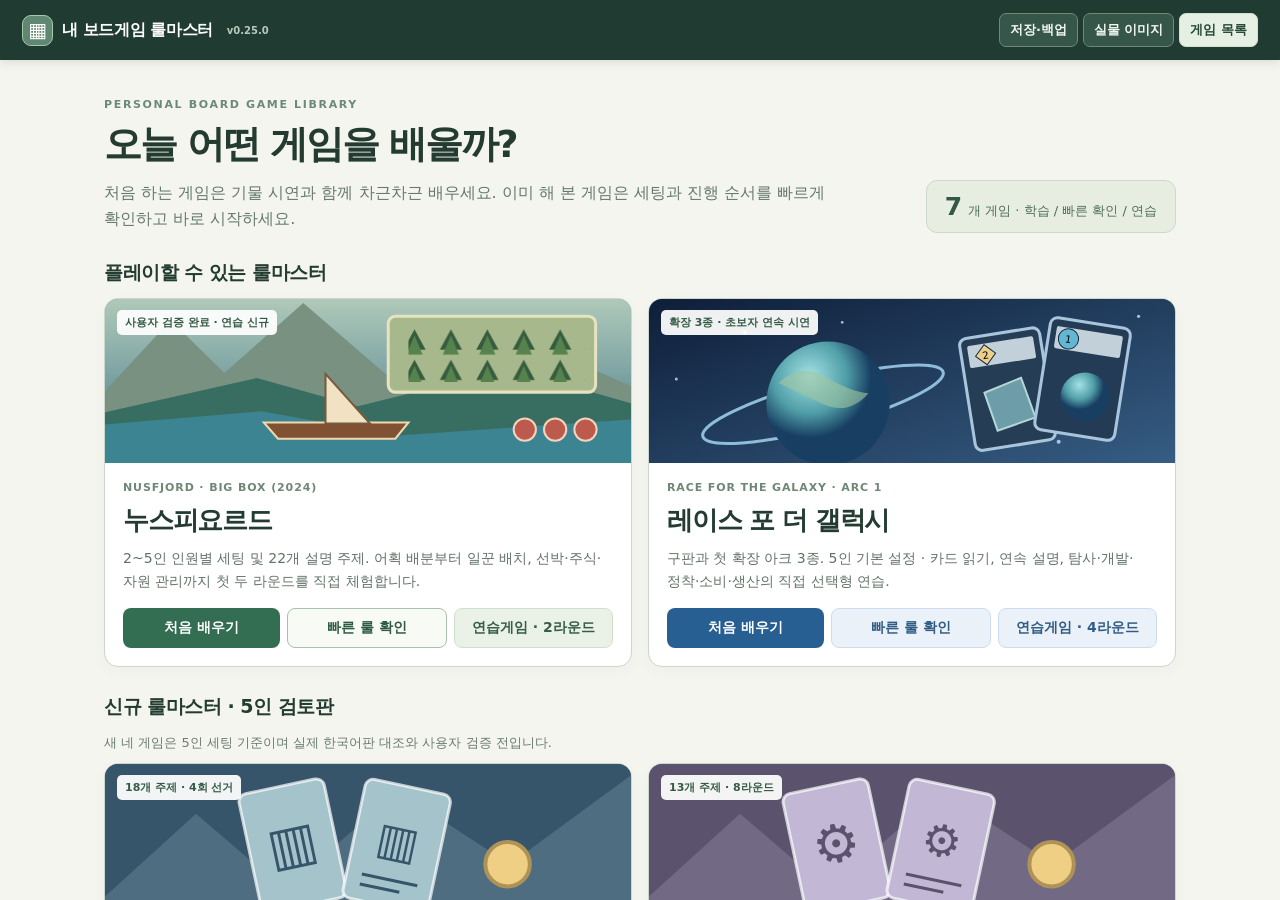
==== commit 512548c3: "v0.25.0: replace misleading auto motion with fixed, authored teaching sequences" ====
--- a/index.html
+++ b/index.html
@@ -1,6 +1,6 @@
 <!doctype html><html lang="ko"><head><meta charset="utf-8"><meta name="viewport" content="width=device-width,initial-scale=1"><title>내 보드게임 룰마스터</title><style>
 *{box-sizing:border-box}html,body{margin:0;height:100%;font:16px system-ui,"Malgun Gothic",sans-serif;color:#233b31;background:#f4f5ef}body{display:flex;flex-direction:column}button,a{font:inherit}button{cursor:pointer}header{background:#203b32;color:#fff;display:flex;align-items:center;gap:14px;flex-wrap:wrap;padding:13px 22px;z-index:5;box-shadow:0 2px 9px #142c2220}header .brand{display:flex;align-items:center;gap:9px;color:white;text-decoration:none;font-weight:780;letter-spacing:-.025em;white-space:nowrap}header .brand i{font-style:normal;display:grid;place-items:center;width:31px;height:31px;background:#608771;border:1px solid #a8c7ad;border-radius:9px;font-size:20px}header .version{font-size:10px;color:#b6cabc;font-weight:600}header .spacer{flex:1}.nav{display:flex;gap:5px;flex-wrap:wrap;align-items:center}header button,header select{font:inherit;font-size:13px;cursor:pointer;font-weight:650;background:#36564a;border:1px solid #6b8a79;color:#f0f7ef;border-radius:7px;padding:7px 10px}header button.active{background:#e5efe2;color:#254a37;border-color:#d3e0ce}header button:disabled{opacity:.45;cursor:not-allowed}header select{max-width:230px}header button:hover:not(:disabled){filter:brightness(1.12)}#home{overflow:auto;flex:1;min-height:0}main{max-width:1120px;margin:auto;padding:38px 24px 25px}.hero{display:flex;align-items:flex-end;justify-content:space-between;gap:15px;flex-wrap:wrap;margin-bottom:27px}.kicker{font-size:11px;letter-spacing:.15em;font-weight:750;color:#6b8a76}h1{font-size:38px;margin:8px 0 10px;letter-spacing:-.055em}p{line-height:1.65;word-break:keep-all;margin:0}.hero p{color:#65796b;max-width:740px}.counter{background:#e7eee1;padding:11px 18px;border:1px solid #cedac8;border-radius:11px;white-space:nowrap;color:#4f6d58;font-size:13px}.counter b{font-size:25px;margin-right:6px;color:#325943}h2{font-size:19px;margin:27px 0 12px;letter-spacing:-.025em}.grid{display:grid;grid-template-columns:repeat(2,minmax(0,1fr));gap:16px}.game{border:1px solid #cbd7ca;background:white;border-radius:14px;overflow:hidden;display:flex;flex-direction:column;box-shadow:0 4px 14px #243b2a08}.art{height:164px;position:relative;overflow:hidden;background:#698a77}.art svg{width:100%;height:100%;display:block}.art .tag{position:absolute;top:11px;left:12px;background:#ffffffee;padding:5px 8px;border-radius:5px;font-size:11px;font-weight:750;color:#355b44}.gamebody{padding:18px;display:flex;flex-direction:column;gap:9px;flex:1}.eyebrow{font-size:11px;letter-spacing:.08em;font-weight:700;color:#6f8777}.game h3{font-size:26px;letter-spacing:-.045em;margin:0}.game p{font-size:14px;color:#617267;flex:1}.actions{display:flex;gap:7px;flex-wrap:wrap;margin-top:6px}.actions a{display:inline-flex;align-items:center;justify-content:center;text-decoration:none;border-radius:8px;padding:10px 13px;font-size:14px;font-weight:750;color:#fff;background:#336e53;flex:1}.actions a.secondary{color:#355d47;background:#eaf1e7;border:1px solid #d2dfcf}.racecard .actions a{background:#285f93}.racecard .actions a.secondary{background:#eaf1f9;color:#315d84;border-color:#cddcee}.actions a.quicklink{background:#f8faf6;color:#2d5a43;border:1px solid #a9bfaa}.actions a:hover{filter:brightness(.95)}.queue{display:grid;grid-template-columns:repeat(4,minmax(0,1fr));gap:9px}.queue .q{padding:13px;border:1px solid #d7ded2;background:#fffefa;border-radius:11px;min-width:0}.q small{color:#7a8877;font-size:11px;font-weight:650}.q h3{font-size:18px;margin:7px 0 5px;letter-spacing:-.02em}.q p{font-size:12px;color:#65776a}.q a{display:inline-block;font-size:12px;margin-top:8px;color:#386d52;font-weight:700}.collection{display:flex;flex-wrap:wrap;gap:7px}.collection span{background:#e8ede5;border:1px solid #d7ded1;border-radius:7px;padding:7px 10px;font-size:13px;color:#627265}footer{color:#7b897a;font-size:12px;line-height:1.6;margin-top:24px}#workspace{flex:1;min-height:0;display:flex}#workspace[hidden],#home[hidden]{display:none}iframe{display:block;width:100%;height:100%;border:0;background:#fff}iframe[hidden]{display:none}#modebar{display:none}#modebar.on{display:flex}#gameSelect{display:none}#gameSelect.on{display:block}@media(max-width:670px){header{padding:9px 11px;gap:6px}header .version{display:none}header .brand{font-size:15px}header .brand i{width:26px;height:26px;font-size:17px}header .spacer{display:none}header button,header select{font-size:12px;padding:6px}main{padding:22px 12px}h1{font-size:30px}.grid{grid-template-columns:1fr}.queue{grid-template-columns:1fr 1fr}.art{height:143px}.gamebody{padding:14px}.game h3{font-size:23px}}
-</style><link rel="stylesheet" href="app/device.css"></head><body><header><a class="brand" href="#home"><i>▦</i> 내 보드게임 룰마스터</a><span class="version">v0.24.0</span><div class="spacer"></div><div class="nav"><button id="deviceBtn">저장·백업</button><button id="editionBtn">실물 이미지</button><button id="homeBtn" onclick="location.hash='home'">게임 목록</button><select id="gameSelect" aria-label="게임 전환"><option value="nusfjord">누스피요르드</option><option value="race">레이스 포 더 갤럭시</option><option value="die-macher">디마허</option><option value="raging-robots">레이징 로봇</option><option value="euphoria">유포리아</option><option value="hadara">하다라</option><option value="roll">롤 포 더 갤럭시</option></select><div id="modebar" class="nav"><button id="learnBtn">처음 배우기</button><button id="quickBtn">빠른 룰 확인</button><button id="practiceBtn">연습게임</button></div></div></header><div id="home"><main><section class="hero"><div><div class="kicker">PERSONAL BOARD GAME LIBRARY</div><h1>오늘 어떤 게임을 배울까?</h1><p>처음 하는 게임은 기물 시연과 함께 차근차근 배우세요. 이미 해 본 게임은 세팅과 진행 순서를 빠르게 확인하고 바로 시작하세요.</p></div><div class="counter"><b>7</b>개 게임 · 학습 / 빠른 확인 / 연습</div></section><h2>플레이할 수 있는 룰마스터</h2><div class="grid"><article class="game"><div class="art"><svg viewBox="0 0 520 164" preserveAspectRatio="xMidYMid slice" aria-hidden="true"><defs><linearGradient id="sea" x2="0" y2="1"><stop stop-color="#b0c9b9"/><stop offset="1" stop-color="#41788a"/></linearGradient><pattern id="trees" width="36" height="30" patternUnits="userSpaceOnUse"><path d="M18 1 7 21h22Z" fill="#365c3e"/><path d="M18 7 10 26h16Z" fill="#56834d"/></pattern></defs><rect width="520" height="164" fill="url(#sea)"/><path d="M0 92 65 22 118 74 196 5 290 86 375 24 520 87V120H0Z" fill="#789180"/><path d="M0 113 150 79 250 107 400 70 520 104V164H0Z" fill="#386e62"/><path d="M0 125 154 112 290 136 520 120V164H0Z" fill="#3d8493"/><rect x="280" y="18" width="205" height="75" rx="7" fill="#a7b88c" stroke="#e5e3c0" stroke-width="3"/><rect x="300" y="28" width="175" height="55" fill="url(#trees)"/><path d="M171 139h116l13-16H157Z" fill="#805132" stroke="#eed9af" stroke-width="2"/><path d="M218 75v49h44Z" fill="#f0e2c3" stroke="#765b3c" stroke-width="2"/><circle cx="415" cy="130" r="11" fill="#bc5a4d" stroke="#f4d3bd" stroke-width="2"/><circle cx="445" cy="130" r="11" fill="#bc5a4d" stroke="#f4d3bd" stroke-width="2"/><circle cx="475" cy="130" r="11" fill="#bc5a4d" stroke="#f4d3bd" stroke-width="2"/></svg><span class="tag">사용자 검증 완료 · 연습 신규</span></div><div class="gamebody"><span class="eyebrow">NUSFJORD · BIG BOX (2024)</span><h3>누스피요르드</h3><p>2~5인 인원별 세팅 및 22개 설명 주제. 어획 배분부터 일꾼 배치, 선박·주식·자원 관리까지 첫 두 라운드를 직접 체험합니다.</p><div class="actions"><a href="#nusfjord/learn">처음 배우기</a><a class="secondary quicklink" href="#nusfjord/quick">빠른 룰 확인</a><a class="secondary" href="#nusfjord/practice">연습게임 · 2라운드</a></div></div></article><article class="game racecard"><div class="art"><svg viewBox="0 0 520 164" preserveAspectRatio="xMidYMid slice" aria-hidden="true"><defs><linearGradient id="space" x2="1" y2="1"><stop stop-color="#0e1e39"/><stop offset="1" stop-color="#365d83"/></linearGradient><radialGradient id="planet" cx="35%" cy="28%"><stop stop-color="#a3e1e5"/><stop offset=".6" stop-color="#509ea7"/><stop offset="1" stop-color="#183e62"/></radialGradient></defs><rect width="520" height="164" fill="url(#space)"/><g fill="#c6e3ff" opacity=".8"><circle cx="27" cy="80" r="1.5"/><circle cx="95" cy="34" r="2"/><circle cx="139" cy="91" r="1.5"/><circle cx="191" cy="24" r="1.3"/><circle cx="376" cy="68" r="1.8"/><circle cx="484" cy="18" r="1.6"/><circle cx="405" cy="142" r="2"/></g><ellipse cx="172" cy="105" rx="123" ry="23" fill="none" stroke="#8fbcda" stroke-width="3" transform="rotate(-15 172 105)"/><circle cx="177" cy="104" r="61" fill="url(#planet)"/><path d="M128 84q22-21 47-6t42 16q-20 23-47 10t-42-20" fill="#a1c7a1" opacity=".6"/><g transform="translate(315 34) rotate(-9 40 60)"><rect width="80" height="112" rx="7" fill="#253d55" stroke="#a8c5dc" stroke-width="3"/><rect x="7" y="8" width="66" height="22" rx="2" fill="#c2d0da"/><path d="M14 19 24 9 34 19 24 29Z" fill="#edce8a" stroke="#172a3e"/><text x="24" y="23" text-anchor="middle" font-size="10">2</text><path d="M17 56 55 47 63 88 24 95Z" fill="#6c9da9" stroke="#b4d6d6" stroke-width="2"/></g><g transform="translate(388 24) rotate(9 40 60)"><rect width="80" height="112" rx="7" fill="#243b55" stroke="#a8c5dc" stroke-width="3"/><rect x="7" y="8" width="66" height="22" rx="2" fill="#c2d0da"/><circle cx="20" cy="19" r="10" fill="#62b8d3" stroke="#172a3e"/><text x="20" y="23" text-anchor="middle" font-size="10">1</text><circle cx="45" cy="73" r="24" fill="url(#planet)"/></g></svg><span class="tag">확장 3종 · 초보자 연속 시연</span></div><div class="gamebody"><span class="eyebrow">RACE FOR THE GALAXY · ARC 1</span><h3>레이스 포 더 갤럭시</h3><p>구판과 첫 확장 아크 3종. 5인 기본 설정 · 카드 읽기, 연속 설명, 탐사·개발·정착·소비·생산의 직접 선택형 연습.</p><div class="actions"><a href="#race/learn">처음 배우기</a><a class="secondary quicklink" href="#race/quick">빠른 룰 확인</a><a class="secondary" href="#race/practice">연습게임 · 4라운드</a></div></div></article></div><h2>신규 룰마스터 · 5인 검토판</h2><p style="font-size:13px;color:#6a7b70;margin-bottom:10px">새 네 게임은 5인 세팅 기준이며 실제 한국어판 대조와 사용자 검증 전입니다.</p><div class="grid"><article class="game"><div class="art" style="background:#36546a"><svg viewBox="0 0 520 164" preserveAspectRatio="xMidYMid slice" aria-hidden="true"><rect width="520" height="164" fill="#36546a"/><path d="M0 132L90 50L177 125L290 28L400 100L520 12V164H0Z" fill="#a5c3cb" opacity=".22"/><g transform="translate(143 22) rotate(-12 42 62)"><rect width="86" height="120" rx="8" fill="#a5c3cb" stroke="#fff" stroke-opacity=".7" stroke-width="3"/><text x="43" y="76" font-size="52" text-anchor="middle" fill="#36546a">▥</text></g><g transform="translate(245 22) rotate(12 42 62)"><rect width="86" height="120" rx="8" fill="#a5c3cb" stroke="#fff" stroke-opacity=".7" stroke-width="3"/><path d="M15 94h56M15 104h40" stroke="#36546a" stroke-width="3"/><text x="43" y="70" font-size="44" text-anchor="middle" fill="#36546a">▥</text></g><circle cx="398" cy="100" r="22" fill="#efcf83" stroke="#ae9256" stroke-width="4"/></svg><span class="tag">18개 주제 · 4회 선거</span></div><div class="gamebody"><span class="eyebrow">DIE MACHER · 2019</span><h3>디마허</h3><p>정책, 언론, 유세, 여론조사, 선거 정산</p><div class="actions"><a href="#die-macher/learn">처음 배우기</a><a class="secondary quicklink" href="#die-macher/quick">빠른 룰 확인</a><a class="secondary" href="#die-macher/practice">지역 선거 부분</a></div></div></article><article class="game"><div class="art" style="background:#5b536e"><svg viewBox="0 0 520 164" preserveAspectRatio="xMidYMid slice" aria-hidden="true"><rect width="520" height="164" fill="#5b536e"/><path d="M0 132L90 50L177 125L290 28L400 100L520 12V164H0Z" fill="#c2b8d6" opacity=".22"/><g transform="translate(143 22) rotate(-12 42 62)"><rect width="86" height="120" rx="8" fill="#c2b8d6" stroke="#fff" stroke-opacity=".7" stroke-width="3"/><text x="43" y="76" font-size="52" text-anchor="middle" fill="#5b536e">⚙</text></g><g transform="translate(245 22) rotate(12 42 62)"><rect width="86" height="120" rx="8" fill="#c2b8d6" stroke="#fff" stroke-opacity=".7" stroke-width="3"/><path d="M15 94h56M15 104h40" stroke="#5b536e" stroke-width="3"/><text x="43" y="70" font-size="44" text-anchor="middle" fill="#5b536e">⚙</text></g><circle cx="398" cy="100" r="22" fill="#efcf83" stroke="#ae9256" stroke-width="4"/></svg><span class="tag">13개 주제 · 8라운드</span></div><div class="gamebody"><span class="eyebrow">RAISING ROBOTS</span><h3>레이징 로봇</h3><p>에너지 배정, 로봇 조립, 엔진, 수업과 최종 점수</p><div class="actions"><a href="#raging-robots/learn">처음 배우기</a><a class="secondary quicklink" href="#raging-robots/quick">빠른 룰 확인</a><a class="secondary" href="#raging-robots/practice">조립·설계 부분</a></div></div></article><article class="game"><div class="art" style="background:#5c6c52"><svg viewBox="0 0 520 164" preserveAspectRatio="xMidYMid slice" aria-hidden="true"><rect width="520" height="164" fill="#5c6c52"/><path d="M0 132L90 50L177 125L290 28L400 100L520 12V164H0Z" fill="#d9d6a5" opacity=".22"/><g transform="translate(143 22) rotate(-12 42 62)"><rect width="86" height="120" rx="8" fill="#d9d6a5" stroke="#fff" stroke-opacity=".7" stroke-width="3"/><text x="43" y="76" font-size="52" text-anchor="middle" fill="#5c6c52">⚄</text></g><g transform="translate(245 22) rotate(12 42 62)"><rect width="86" height="120" rx="8" fill="#d9d6a5" stroke="#fff" stroke-opacity=".7" stroke-width="3"/><path d="M15 94h56M15 104h40" stroke="#5c6c52" stroke-width="3"/><text x="43" y="70" font-size="44" text-anchor="middle" fill="#5c6c52">⚄</text></g><circle cx="398" cy="100" r="22" fill="#efcf83" stroke="#ae9256" stroke-width="4"/></svg><span class="tag">14개 기본 주제 · 확장 선택</span></div><div class="gamebody"><span class="eyebrow">EUPHORIA · 기본 / 확장</span><h3>유포리아</h3><p>주사위 일꾼, 지식, 사기, 시장과 별 10개</p><div class="actions"><a href="#euphoria/learn">처음 배우기</a><a class="secondary quicklink" href="#euphoria/quick">빠른 룰 확인</a><a class="secondary" href="#euphoria/practice">일꾼 배치·회수</a></div></div></article><article class="game"><div class="art" style="background:#957647"><svg viewBox="0 0 520 164" preserveAspectRatio="xMidYMid slice" aria-hidden="true"><rect width="520" height="164" fill="#957647"/><path d="M0 132L90 50L177 125L290 28L400 100L520 12V164H0Z" fill="#e4d7ad" opacity=".22"/><g transform="translate(143 22) rotate(-12 42 62)"><rect width="86" height="120" rx="8" fill="#e4d7ad" stroke="#fff" stroke-opacity=".7" stroke-width="3"/><text x="43" y="76" font-size="52" text-anchor="middle" fill="#957647">◉</text></g><g transform="translate(245 22) rotate(12 42 62)"><rect width="86" height="120" rx="8" fill="#e4d7ad" stroke="#fff" stroke-opacity=".7" stroke-width="3"/><path d="M15 94h56M15 104h40" stroke="#957647" stroke-width="3"/><text x="43" y="70" font-size="44" text-anchor="middle" fill="#957647">◉</text></g><circle cx="398" cy="100" r="22" fill="#efcf83" stroke="#ae9256" stroke-width="4"/></svg><span class="tag">12개 주제 · 3시대</span></div><div class="gamebody"><span class="eyebrow">HADARA · 기본판</span><h3>하다라</h3><p>A/B 카드 선택, 네 트랙, 식민지, 메달</p><div class="actions"><a href="#hadara/learn">처음 배우기</a><a class="secondary quicklink" href="#hadara/quick">빠른 룰 확인</a><a class="secondary" href="#hadara/practice">시대 I 연습</a></div></div></article><article class="game racecard"><div class="art"><svg viewBox="0 0 520 164" preserveAspectRatio="xMidYMid slice" aria-hidden="true"><defs><linearGradient id="rollspace" x2="1" y2="1"><stop stop-color="#17283f"/><stop offset="1" stop-color="#466984"/></linearGradient></defs><rect width="520" height="164" fill="url(#rollspace)"/><g fill="#b8d5ec"><circle cx="32" cy="27" r="2"/><circle cx="203" cy="40" r="2"/><circle cx="411" cy="18" r="2"/><circle cx="451" cy="136" r="2"/></g><circle cx="115" cy="112" r="63" fill="#5aa6b2"/><ellipse cx="115" cy="112" rx="88" ry="18" stroke="#a8cdd9" fill="none" stroke-width="3" transform="rotate(-18 115 112)"/><g transform="translate(245 32) rotate(-10 38 38)"><rect width="76" height="76" rx="12" fill="#e3e9ed" stroke="#a8c2d3" stroke-width="4"/><path d="M38 13 61 38 38 62 14 38Z" fill="none" stroke="#253a4d" stroke-width="5"/></g><g transform="translate(341 56) rotate(10 35 35)"><rect width="70" height="70" rx="10" fill="#222937" stroke="#99aab8" stroke-width="3"/><path d="M9 35Q35 10 61 35Q35 60 9 35Z" fill="none" stroke="#fff" stroke-width="4"/><circle cx="35" cy="35" r="7" fill="#fff"/></g><g transform="translate(423 29) rotate(-10 28 28)"><rect width="56" height="56" rx="8" fill="#ed8d37" stroke="#ffc879" stroke-width="3"/><text x="28" y="38" font-size="32" text-anchor="middle" fill="#263447">$</text></g></svg><span class="tag">신규 · 2~5인 · 끝없는 야망</span></div><div class="gamebody"><span class="eyebrow">ROLL FOR THE GALAXY · AMBITION</span><h3>롤 포 더 갤럭시</h3><p>주사위 배정·선택·명령, 생산·선적·모집. 기본판과 끝없는 야망, 선택 목표를 설명하고 세 라운드의 핵심 연습을 제공합니다.</p><div class="actions"><a href="#roll/learn">처음 배우기</a><a class="secondary quicklink" href="#roll/quick">빠른 룰 확인</a><a class="secondary" href="#roll/practice">3라운드 연습</a></div></div></article></div><h2>다른 보유 게임</h2><div class="collection" id="planned"></div><footer>처음 배우기는 단계별 기물 시연, 빠른 룰 확인은 세팅 체크리스트·진행·규칙 검색, 연습게임은 선택형 시나리오입니다. 실물 사진 탭에서 실제 판본을 대조할 수 있습니다. 시연은 판본별 검증 중인 자체 도식입니다.</footer></main></div><div id="workspace" hidden><iframe id="screen" title="룰마스터 및 연습게임"></iframe></div><script src="games/catalog.js"></script><script id="embeddedPages" type="application/json">null</script><script>
+</style><link rel="stylesheet" href="app/device.css"></head><body><header><a class="brand" href="#home"><i>▦</i> 내 보드게임 룰마스터</a><span class="version">v0.25.0</span><div class="spacer"></div><div class="nav"><button id="deviceBtn">저장·백업</button><button id="editionBtn">실물 이미지</button><button id="homeBtn" onclick="location.hash='home'">게임 목록</button><select id="gameSelect" aria-label="게임 전환"><option value="nusfjord">누스피요르드</option><option value="race">레이스 포 더 갤럭시</option><option value="die-macher">디마허</option><option value="raging-robots">레이징 로봇</option><option value="euphoria">유포리아</option><option value="hadara">하다라</option><option value="roll">롤 포 더 갤럭시</option></select><div id="modebar" class="nav"><button id="learnBtn">처음 배우기</button><button id="quickBtn">빠른 룰 확인</button><button id="practiceBtn">연습게임</button></div></div></header><div id="home"><main><section class="hero"><div><div class="kicker">PERSONAL BOARD GAME LIBRARY</div><h1>오늘 어떤 게임을 배울까?</h1><p>처음 하는 게임은 기물 시연과 함께 차근차근 배우세요. 이미 해 본 게임은 세팅과 진행 순서를 빠르게 확인하고 바로 시작하세요.</p></div><div class="counter"><b>7</b>개 게임 · 학습 / 빠른 확인 / 연습</div></section><h2>플레이할 수 있는 룰마스터</h2><div class="grid"><article class="game"><div class="art"><svg viewBox="0 0 520 164" preserveAspectRatio="xMidYMid slice" aria-hidden="true"><defs><linearGradient id="sea" x2="0" y2="1"><stop stop-color="#b0c9b9"/><stop offset="1" stop-color="#41788a"/></linearGradient><pattern id="trees" width="36" height="30" patternUnits="userSpaceOnUse"><path d="M18 1 7 21h22Z" fill="#365c3e"/><path d="M18 7 10 26h16Z" fill="#56834d"/></pattern></defs><rect width="520" height="164" fill="url(#sea)"/><path d="M0 92 65 22 118 74 196 5 290 86 375 24 520 87V120H0Z" fill="#789180"/><path d="M0 113 150 79 250 107 400 70 520 104V164H0Z" fill="#386e62"/><path d="M0 125 154 112 290 136 520 120V164H0Z" fill="#3d8493"/><rect x="280" y="18" width="205" height="75" rx="7" fill="#a7b88c" stroke="#e5e3c0" stroke-width="3"/><rect x="300" y="28" width="175" height="55" fill="url(#trees)"/><path d="M171 139h116l13-16H157Z" fill="#805132" stroke="#eed9af" stroke-width="2"/><path d="M218 75v49h44Z" fill="#f0e2c3" stroke="#765b3c" stroke-width="2"/><circle cx="415" cy="130" r="11" fill="#bc5a4d" stroke="#f4d3bd" stroke-width="2"/><circle cx="445" cy="130" r="11" fill="#bc5a4d" stroke="#f4d3bd" stroke-width="2"/><circle cx="475" cy="130" r="11" fill="#bc5a4d" stroke="#f4d3bd" stroke-width="2"/></svg><span class="tag">사용자 검증 완료 · 연습 신규</span></div><div class="gamebody"><span class="eyebrow">NUSFJORD · BIG BOX (2024)</span><h3>누스피요르드</h3><p>2~5인 인원별 세팅 및 22개 설명 주제. 어획 배분부터 일꾼 배치, 선박·주식·자원 관리까지 첫 두 라운드를 직접 체험합니다.</p><div class="actions"><a href="#nusfjord/learn">처음 배우기</a><a class="secondary quicklink" href="#nusfjord/quick">빠른 룰 확인</a><a class="secondary" href="#nusfjord/practice">연습게임 · 2라운드</a></div></div></article><article class="game racecard"><div class="art"><svg viewBox="0 0 520 164" preserveAspectRatio="xMidYMid slice" aria-hidden="true"><defs><linearGradient id="space" x2="1" y2="1"><stop stop-color="#0e1e39"/><stop offset="1" stop-color="#365d83"/></linearGradient><radialGradient id="planet" cx="35%" cy="28%"><stop stop-color="#a3e1e5"/><stop offset=".6" stop-color="#509ea7"/><stop offset="1" stop-color="#183e62"/></radialGradient></defs><rect width="520" height="164" fill="url(#space)"/><g fill="#c6e3ff" opacity=".8"><circle cx="27" cy="80" r="1.5"/><circle cx="95" cy="34" r="2"/><circle cx="139" cy="91" r="1.5"/><circle cx="191" cy="24" r="1.3"/><circle cx="376" cy="68" r="1.8"/><circle cx="484" cy="18" r="1.6"/><circle cx="405" cy="142" r="2"/></g><ellipse cx="172" cy="105" rx="123" ry="23" fill="none" stroke="#8fbcda" stroke-width="3" transform="rotate(-15 172 105)"/><circle cx="177" cy="104" r="61" fill="url(#planet)"/><path d="M128 84q22-21 47-6t42 16q-20 23-47 10t-42-20" fill="#a1c7a1" opacity=".6"/><g transform="translate(315 34) rotate(-9 40 60)"><rect width="80" height="112" rx="7" fill="#253d55" stroke="#a8c5dc" stroke-width="3"/><rect x="7" y="8" width="66" height="22" rx="2" fill="#c2d0da"/><path d="M14 19 24 9 34 19 24 29Z" fill="#edce8a" stroke="#172a3e"/><text x="24" y="23" text-anchor="middle" font-size="10">2</text><path d="M17 56 55 47 63 88 24 95Z" fill="#6c9da9" stroke="#b4d6d6" stroke-width="2"/></g><g transform="translate(388 24) rotate(9 40 60)"><rect width="80" height="112" rx="7" fill="#243b55" stroke="#a8c5dc" stroke-width="3"/><rect x="7" y="8" width="66" height="22" rx="2" fill="#c2d0da"/><circle cx="20" cy="19" r="10" fill="#62b8d3" stroke="#172a3e"/><text x="20" y="23" text-anchor="middle" font-size="10">1</text><circle cx="45" cy="73" r="24" fill="url(#planet)"/></g></svg><span class="tag">확장 3종 · 초보자 연속 시연</span></div><div class="gamebody"><span class="eyebrow">RACE FOR THE GALAXY · ARC 1</span><h3>레이스 포 더 갤럭시</h3><p>구판과 첫 확장 아크 3종. 5인 기본 설정 · 카드 읽기, 연속 설명, 탐사·개발·정착·소비·생산의 직접 선택형 연습.</p><div class="actions"><a href="#race/learn">처음 배우기</a><a class="secondary quicklink" href="#race/quick">빠른 룰 확인</a><a class="secondary" href="#race/practice">연습게임 · 4라운드</a></div></div></article></div><h2>신규 룰마스터 · 5인 검토판</h2><p style="font-size:13px;color:#6a7b70;margin-bottom:10px">새 네 게임은 5인 세팅 기준이며 실제 한국어판 대조와 사용자 검증 전입니다.</p><div class="grid"><article class="game"><div class="art" style="background:#36546a"><svg viewBox="0 0 520 164" preserveAspectRatio="xMidYMid slice" aria-hidden="true"><rect width="520" height="164" fill="#36546a"/><path d="M0 132L90 50L177 125L290 28L400 100L520 12V164H0Z" fill="#a5c3cb" opacity=".22"/><g transform="translate(143 22) rotate(-12 42 62)"><rect width="86" height="120" rx="8" fill="#a5c3cb" stroke="#fff" stroke-opacity=".7" stroke-width="3"/><text x="43" y="76" font-size="52" text-anchor="middle" fill="#36546a">▥</text></g><g transform="translate(245 22) rotate(12 42 62)"><rect width="86" height="120" rx="8" fill="#a5c3cb" stroke="#fff" stroke-opacity=".7" stroke-width="3"/><path d="M15 94h56M15 104h40" stroke="#36546a" stroke-width="3"/><text x="43" y="70" font-size="44" text-anchor="middle" fill="#36546a">▥</text></g><circle cx="398" cy="100" r="22" fill="#efcf83" stroke="#ae9256" stroke-width="4"/></svg><span class="tag">18개 주제 · 4회 선거</span></div><div class="gamebody"><span class="eyebrow">DIE MACHER · 2019</span><h3>디마허</h3><p>정책, 언론, 유세, 여론조사, 선거 정산</p><div class="actions"><a href="#die-macher/learn">처음 배우기</a><a class="secondary quicklink" href="#die-macher/quick">빠른 룰 확인</a><a class="secondary" href="#die-macher/practice">지역 선거 부분</a></div></div></article><article class="game"><div class="art" style="background:#5b536e"><svg viewBox="0 0 520 164" preserveAspectRatio="xMidYMid slice" aria-hidden="true"><rect width="520" height="164" fill="#5b536e"/><path d="M0 132L90 50L177 125L290 28L400 100L520 12V164H0Z" fill="#c2b8d6" opacity=".22"/><g transform="translate(143 22) rotate(-12 42 62)"><rect width="86" height="120" rx="8" fill="#c2b8d6" stroke="#fff" stroke-opacity=".7" stroke-width="3"/><text x="43" y="76" font-size="52" text-anchor="middle" fill="#5b536e">⚙</text></g><g transform="translate(245 22) rotate(12 42 62)"><rect width="86" height="120" rx="8" fill="#c2b8d6" stroke="#fff" stroke-opacity=".7" stroke-width="3"/><path d="M15 94h56M15 104h40" stroke="#5b536e" stroke-width="3"/><text x="43" y="70" font-size="44" text-anchor="middle" fill="#5b536e">⚙</text></g><circle cx="398" cy="100" r="22" fill="#efcf83" stroke="#ae9256" stroke-width="4"/></svg><span class="tag">13개 주제 · 8라운드</span></div><div class="gamebody"><span class="eyebrow">RAISING ROBOTS</span><h3>레이징 로봇</h3><p>에너지 배정, 로봇 조립, 엔진, 수업과 최종 점수</p><div class="actions"><a href="#raging-robots/learn">처음 배우기</a><a class="secondary quicklink" href="#raging-robots/quick">빠른 룰 확인</a><a class="secondary" href="#raging-robots/practice">조립·설계 부분</a></div></div></article><article class="game"><div class="art" style="background:#5c6c52"><svg viewBox="0 0 520 164" preserveAspectRatio="xMidYMid slice" aria-hidden="true"><rect width="520" height="164" fill="#5c6c52"/><path d="M0 132L90 50L177 125L290 28L400 100L520 12V164H0Z" fill="#d9d6a5" opacity=".22"/><g transform="translate(143 22) rotate(-12 42 62)"><rect width="86" height="120" rx="8" fill="#d9d6a5" stroke="#fff" stroke-opacity=".7" stroke-width="3"/><text x="43" y="76" font-size="52" text-anchor="middle" fill="#5c6c52">⚄</text></g><g transform="translate(245 22) rotate(12 42 62)"><rect width="86" height="120" rx="8" fill="#d9d6a5" stroke="#fff" stroke-opacity=".7" stroke-width="3"/><path d="M15 94h56M15 104h40" stroke="#5c6c52" stroke-width="3"/><text x="43" y="70" font-size="44" text-anchor="middle" fill="#5c6c52">⚄</text></g><circle cx="398" cy="100" r="22" fill="#efcf83" stroke="#ae9256" stroke-width="4"/></svg><span class="tag">14개 기본 주제 · 확장 선택</span></div><div class="gamebody"><span class="eyebrow">EUPHORIA · 기본 / 확장</span><h3>유포리아</h3><p>주사위 일꾼, 지식, 사기, 시장과 별 10개</p><div class="actions"><a href="#euphoria/learn">처음 배우기</a><a class="secondary quicklink" href="#euphoria/quick">빠른 룰 확인</a><a class="secondary" href="#euphoria/practice">일꾼 배치·회수</a></div></div></article><article class="game"><div class="art" style="background:#957647"><svg viewBox="0 0 520 164" preserveAspectRatio="xMidYMid slice" aria-hidden="true"><rect width="520" height="164" fill="#957647"/><path d="M0 132L90 50L177 125L290 28L400 100L520 12V164H0Z" fill="#e4d7ad" opacity=".22"/><g transform="translate(143 22) rotate(-12 42 62)"><rect width="86" height="120" rx="8" fill="#e4d7ad" stroke="#fff" stroke-opacity=".7" stroke-width="3"/><text x="43" y="76" font-size="52" text-anchor="middle" fill="#957647">◉</text></g><g transform="translate(245 22) rotate(12 42 62)"><rect width="86" height="120" rx="8" fill="#e4d7ad" stroke="#fff" stroke-opacity=".7" stroke-width="3"/><path d="M15 94h56M15 104h40" stroke="#957647" stroke-width="3"/><text x="43" y="70" font-size="44" text-anchor="middle" fill="#957647">◉</text></g><circle cx="398" cy="100" r="22" fill="#efcf83" stroke="#ae9256" stroke-width="4"/></svg><span class="tag">12개 주제 · 3시대</span></div><div class="gamebody"><span class="eyebrow">HADARA · 기본판</span><h3>하다라</h3><p>A/B 카드 선택, 네 트랙, 식민지, 메달</p><div class="actions"><a href="#hadara/learn">처음 배우기</a><a class="secondary quicklink" href="#hadara/quick">빠른 룰 확인</a><a class="secondary" href="#hadara/practice">시대 I 연습</a></div></div></article><article class="game racecard"><div class="art"><svg viewBox="0 0 520 164" preserveAspectRatio="xMidYMid slice" aria-hidden="true"><defs><linearGradient id="rollspace" x2="1" y2="1"><stop stop-color="#17283f"/><stop offset="1" stop-color="#466984"/></linearGradient></defs><rect width="520" height="164" fill="url(#rollspace)"/><g fill="#b8d5ec"><circle cx="32" cy="27" r="2"/><circle cx="203" cy="40" r="2"/><circle cx="411" cy="18" r="2"/><circle cx="451" cy="136" r="2"/></g><circle cx="115" cy="112" r="63" fill="#5aa6b2"/><ellipse cx="115" cy="112" rx="88" ry="18" stroke="#a8cdd9" fill="none" stroke-width="3" transform="rotate(-18 115 112)"/><g transform="translate(245 32) rotate(-10 38 38)"><rect width="76" height="76" rx="12" fill="#e3e9ed" stroke="#a8c2d3" stroke-width="4"/><path d="M38 13 61 38 38 62 14 38Z" fill="none" stroke="#253a4d" stroke-width="5"/></g><g transform="translate(341 56) rotate(10 35 35)"><rect width="70" height="70" rx="10" fill="#222937" stroke="#99aab8" stroke-width="3"/><path d="M9 35Q35 10 61 35Q35 60 9 35Z" fill="none" stroke="#fff" stroke-width="4"/><circle cx="35" cy="35" r="7" fill="#fff"/></g><g transform="translate(423 29) rotate(-10 28 28)"><rect width="56" height="56" rx="8" fill="#ed8d37" stroke="#ffc879" stroke-width="3"/><text x="28" y="38" font-size="32" text-anchor="middle" fill="#263447">$</text></g></svg><span class="tag">신규 · 2~5인 · 끝없는 야망</span></div><div class="gamebody"><span class="eyebrow">ROLL FOR THE GALAXY · AMBITION</span><h3>롤 포 더 갤럭시</h3><p>주사위 배정·선택·명령, 생산·선적·모집. 기본판과 끝없는 야망, 선택 목표를 설명하고 세 라운드의 핵심 연습을 제공합니다.</p><div class="actions"><a href="#roll/learn">처음 배우기</a><a class="secondary quicklink" href="#roll/quick">빠른 룰 확인</a><a class="secondary" href="#roll/practice">3라운드 연습</a></div></div></article></div><h2>다른 보유 게임</h2><div class="collection" id="planned"></div><footer>처음 배우기는 단계별 기물 시연, 빠른 룰 확인은 세팅 체크리스트·진행·규칙 검색, 연습게임은 선택형 시나리오입니다. 실물 사진 탭에서 실제 판본을 대조할 수 있습니다. 시연은 판본별 검증 중인 자체 도식입니다.</footer></main></div><div id="workspace" hidden><iframe id="screen" title="룰마스터 및 연습게임"></iframe></div><script src="games/catalog.js"></script><script id="embeddedPages" type="application/json">null</script><script>
 const PAGES={nusfjord:{learn:'nusfjord.html',practice:'scenario.html?game=nusfjord'},race:{learn:'race.html',practice:'scenario.html?game=race'},roll:{learn:'roll.html?mode=learn',practice:'roll.html?mode=practice'},...Object.fromEntries(['die-macher','raging-robots','euphoria','hadara'].map(id=>[id,{learn:'new-game.html?game='+id+'&mode=learn',practice:'new-game.html?game='+id+'&mode=practice'}]))};
 for(const id of Object.keys(PAGES))PAGES[id].quick="quick.html?game="+id;
 function readStored(key){try{return JSON.parse(localStorage.getItem(key)||'{}')}catch{return {}}}function saveStored(key,value){try{localStorage.setItem(key,JSON.stringify(value))}catch{}}window.rmSettings=readStored('rm.hub.settings');window.rmPhotos={};window.rmChecks={};for(const id of ['nusfjord','race','roll','die-macher','raging-robots','euphoria','hadara'])window.rmPhotos[id]=readStored('rm.photos.'+id);let pendingTopic=null;
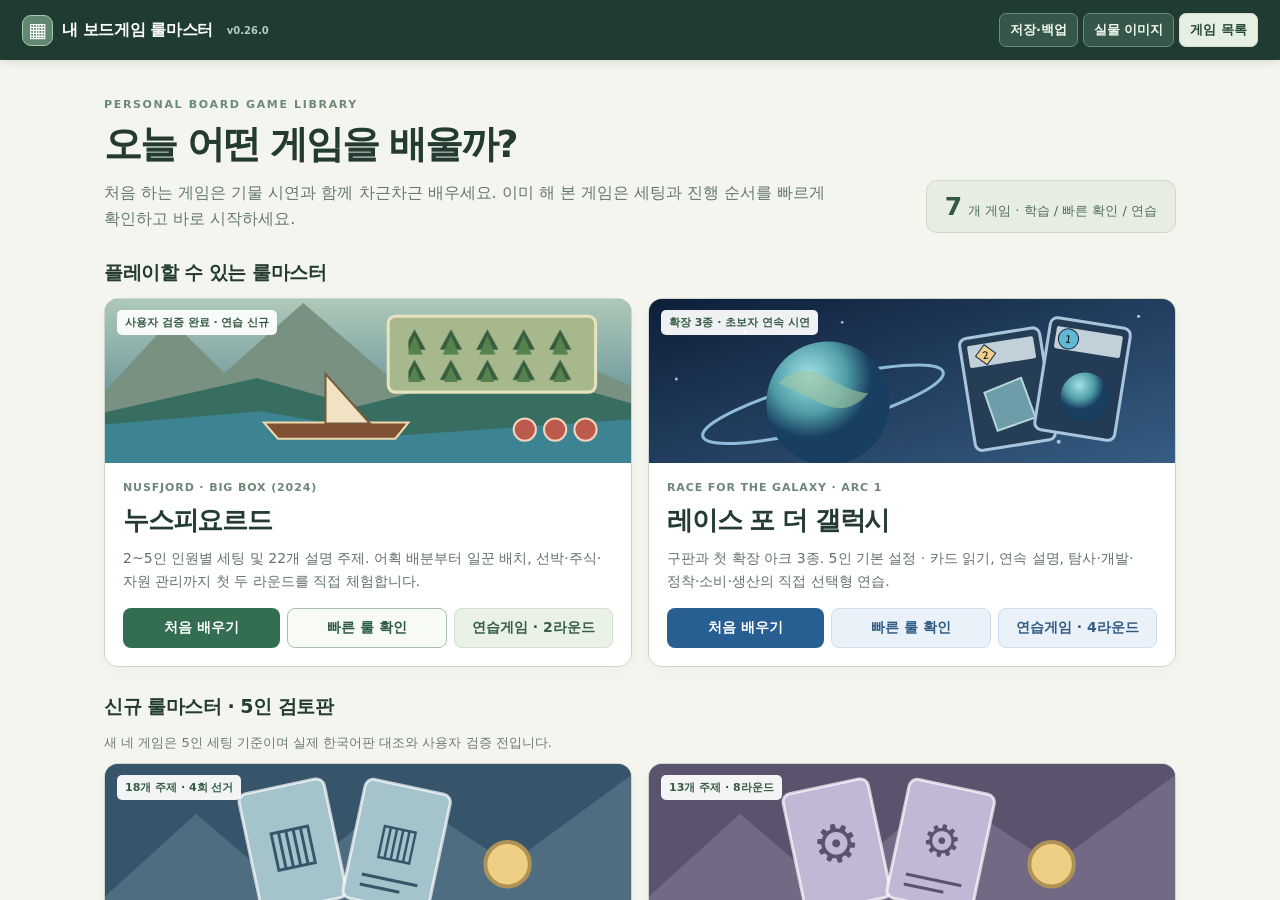
==== commit ddf60f0e: "v0.26.0: verified persistent teaching boards and six additional authored sequences" ====
--- a/index.html
+++ b/index.html
@@ -1,6 +1,6 @@
 <!doctype html><html lang="ko"><head><meta charset="utf-8"><meta name="viewport" content="width=device-width,initial-scale=1"><title>내 보드게임 룰마스터</title><style>
 *{box-sizing:border-box}html,body{margin:0;height:100%;font:16px system-ui,"Malgun Gothic",sans-serif;color:#233b31;background:#f4f5ef}body{display:flex;flex-direction:column}button,a{font:inherit}button{cursor:pointer}header{background:#203b32;color:#fff;display:flex;align-items:center;gap:14px;flex-wrap:wrap;padding:13px 22px;z-index:5;box-shadow:0 2px 9px #142c2220}header .brand{display:flex;align-items:center;gap:9px;color:white;text-decoration:none;font-weight:780;letter-spacing:-.025em;white-space:nowrap}header .brand i{font-style:normal;display:grid;place-items:center;width:31px;height:31px;background:#608771;border:1px solid #a8c7ad;border-radius:9px;font-size:20px}header .version{font-size:10px;color:#b6cabc;font-weight:600}header .spacer{flex:1}.nav{display:flex;gap:5px;flex-wrap:wrap;align-items:center}header button,header select{font:inherit;font-size:13px;cursor:pointer;font-weight:650;background:#36564a;border:1px solid #6b8a79;color:#f0f7ef;border-radius:7px;padding:7px 10px}header button.active{background:#e5efe2;color:#254a37;border-color:#d3e0ce}header button:disabled{opacity:.45;cursor:not-allowed}header select{max-width:230px}header button:hover:not(:disabled){filter:brightness(1.12)}#home{overflow:auto;flex:1;min-height:0}main{max-width:1120px;margin:auto;padding:38px 24px 25px}.hero{display:flex;align-items:flex-end;justify-content:space-between;gap:15px;flex-wrap:wrap;margin-bottom:27px}.kicker{font-size:11px;letter-spacing:.15em;font-weight:750;color:#6b8a76}h1{font-size:38px;margin:8px 0 10px;letter-spacing:-.055em}p{line-height:1.65;word-break:keep-all;margin:0}.hero p{color:#65796b;max-width:740px}.counter{background:#e7eee1;padding:11px 18px;border:1px solid #cedac8;border-radius:11px;white-space:nowrap;color:#4f6d58;font-size:13px}.counter b{font-size:25px;margin-right:6px;color:#325943}h2{font-size:19px;margin:27px 0 12px;letter-spacing:-.025em}.grid{display:grid;grid-template-columns:repeat(2,minmax(0,1fr));gap:16px}.game{border:1px solid #cbd7ca;background:white;border-radius:14px;overflow:hidden;display:flex;flex-direction:column;box-shadow:0 4px 14px #243b2a08}.art{height:164px;position:relative;overflow:hidden;background:#698a77}.art svg{width:100%;height:100%;display:block}.art .tag{position:absolute;top:11px;left:12px;background:#ffffffee;padding:5px 8px;border-radius:5px;font-size:11px;font-weight:750;color:#355b44}.gamebody{padding:18px;display:flex;flex-direction:column;gap:9px;flex:1}.eyebrow{font-size:11px;letter-spacing:.08em;font-weight:700;color:#6f8777}.game h3{font-size:26px;letter-spacing:-.045em;margin:0}.game p{font-size:14px;color:#617267;flex:1}.actions{display:flex;gap:7px;flex-wrap:wrap;margin-top:6px}.actions a{display:inline-flex;align-items:center;justify-content:center;text-decoration:none;border-radius:8px;padding:10px 13px;font-size:14px;font-weight:750;color:#fff;background:#336e53;flex:1}.actions a.secondary{color:#355d47;background:#eaf1e7;border:1px solid #d2dfcf}.racecard .actions a{background:#285f93}.racecard .actions a.secondary{background:#eaf1f9;color:#315d84;border-color:#cddcee}.actions a.quicklink{background:#f8faf6;color:#2d5a43;border:1px solid #a9bfaa}.actions a:hover{filter:brightness(.95)}.queue{display:grid;grid-template-columns:repeat(4,minmax(0,1fr));gap:9px}.queue .q{padding:13px;border:1px solid #d7ded2;background:#fffefa;border-radius:11px;min-width:0}.q small{color:#7a8877;font-size:11px;font-weight:650}.q h3{font-size:18px;margin:7px 0 5px;letter-spacing:-.02em}.q p{font-size:12px;color:#65776a}.q a{display:inline-block;font-size:12px;margin-top:8px;color:#386d52;font-weight:700}.collection{display:flex;flex-wrap:wrap;gap:7px}.collection span{background:#e8ede5;border:1px solid #d7ded1;border-radius:7px;padding:7px 10px;font-size:13px;color:#627265}footer{color:#7b897a;font-size:12px;line-height:1.6;margin-top:24px}#workspace{flex:1;min-height:0;display:flex}#workspace[hidden],#home[hidden]{display:none}iframe{display:block;width:100%;height:100%;border:0;background:#fff}iframe[hidden]{display:none}#modebar{display:none}#modebar.on{display:flex}#gameSelect{display:none}#gameSelect.on{display:block}@media(max-width:670px){header{padding:9px 11px;gap:6px}header .version{display:none}header .brand{font-size:15px}header .brand i{width:26px;height:26px;font-size:17px}header .spacer{display:none}header button,header select{font-size:12px;padding:6px}main{padding:22px 12px}h1{font-size:30px}.grid{grid-template-columns:1fr}.queue{grid-template-columns:1fr 1fr}.art{height:143px}.gamebody{padding:14px}.game h3{font-size:23px}}
-</style><link rel="stylesheet" href="app/device.css"></head><body><header><a class="brand" href="#home"><i>▦</i> 내 보드게임 룰마스터</a><span class="version">v0.25.0</span><div class="spacer"></div><div class="nav"><button id="deviceBtn">저장·백업</button><button id="editionBtn">실물 이미지</button><button id="homeBtn" onclick="location.hash='home'">게임 목록</button><select id="gameSelect" aria-label="게임 전환"><option value="nusfjord">누스피요르드</option><option value="race">레이스 포 더 갤럭시</option><option value="die-macher">디마허</option><option value="raging-robots">레이징 로봇</option><option value="euphoria">유포리아</option><option value="hadara">하다라</option><option value="roll">롤 포 더 갤럭시</option></select><div id="modebar" class="nav"><button id="learnBtn">처음 배우기</button><button id="quickBtn">빠른 룰 확인</button><button id="practiceBtn">연습게임</button></div></div></header><div id="home"><main><section class="hero"><div><div class="kicker">PERSONAL BOARD GAME LIBRARY</div><h1>오늘 어떤 게임을 배울까?</h1><p>처음 하는 게임은 기물 시연과 함께 차근차근 배우세요. 이미 해 본 게임은 세팅과 진행 순서를 빠르게 확인하고 바로 시작하세요.</p></div><div class="counter"><b>7</b>개 게임 · 학습 / 빠른 확인 / 연습</div></section><h2>플레이할 수 있는 룰마스터</h2><div class="grid"><article class="game"><div class="art"><svg viewBox="0 0 520 164" preserveAspectRatio="xMidYMid slice" aria-hidden="true"><defs><linearGradient id="sea" x2="0" y2="1"><stop stop-color="#b0c9b9"/><stop offset="1" stop-color="#41788a"/></linearGradient><pattern id="trees" width="36" height="30" patternUnits="userSpaceOnUse"><path d="M18 1 7 21h22Z" fill="#365c3e"/><path d="M18 7 10 26h16Z" fill="#56834d"/></pattern></defs><rect width="520" height="164" fill="url(#sea)"/><path d="M0 92 65 22 118 74 196 5 290 86 375 24 520 87V120H0Z" fill="#789180"/><path d="M0 113 150 79 250 107 400 70 520 104V164H0Z" fill="#386e62"/><path d="M0 125 154 112 290 136 520 120V164H0Z" fill="#3d8493"/><rect x="280" y="18" width="205" height="75" rx="7" fill="#a7b88c" stroke="#e5e3c0" stroke-width="3"/><rect x="300" y="28" width="175" height="55" fill="url(#trees)"/><path d="M171 139h116l13-16H157Z" fill="#805132" stroke="#eed9af" stroke-width="2"/><path d="M218 75v49h44Z" fill="#f0e2c3" stroke="#765b3c" stroke-width="2"/><circle cx="415" cy="130" r="11" fill="#bc5a4d" stroke="#f4d3bd" stroke-width="2"/><circle cx="445" cy="130" r="11" fill="#bc5a4d" stroke="#f4d3bd" stroke-width="2"/><circle cx="475" cy="130" r="11" fill="#bc5a4d" stroke="#f4d3bd" stroke-width="2"/></svg><span class="tag">사용자 검증 완료 · 연습 신규</span></div><div class="gamebody"><span class="eyebrow">NUSFJORD · BIG BOX (2024)</span><h3>누스피요르드</h3><p>2~5인 인원별 세팅 및 22개 설명 주제. 어획 배분부터 일꾼 배치, 선박·주식·자원 관리까지 첫 두 라운드를 직접 체험합니다.</p><div class="actions"><a href="#nusfjord/learn">처음 배우기</a><a class="secondary quicklink" href="#nusfjord/quick">빠른 룰 확인</a><a class="secondary" href="#nusfjord/practice">연습게임 · 2라운드</a></div></div></article><article class="game racecard"><div class="art"><svg viewBox="0 0 520 164" preserveAspectRatio="xMidYMid slice" aria-hidden="true"><defs><linearGradient id="space" x2="1" y2="1"><stop stop-color="#0e1e39"/><stop offset="1" stop-color="#365d83"/></linearGradient><radialGradient id="planet" cx="35%" cy="28%"><stop stop-color="#a3e1e5"/><stop offset=".6" stop-color="#509ea7"/><stop offset="1" stop-color="#183e62"/></radialGradient></defs><rect width="520" height="164" fill="url(#space)"/><g fill="#c6e3ff" opacity=".8"><circle cx="27" cy="80" r="1.5"/><circle cx="95" cy="34" r="2"/><circle cx="139" cy="91" r="1.5"/><circle cx="191" cy="24" r="1.3"/><circle cx="376" cy="68" r="1.8"/><circle cx="484" cy="18" r="1.6"/><circle cx="405" cy="142" r="2"/></g><ellipse cx="172" cy="105" rx="123" ry="23" fill="none" stroke="#8fbcda" stroke-width="3" transform="rotate(-15 172 105)"/><circle cx="177" cy="104" r="61" fill="url(#planet)"/><path d="M128 84q22-21 47-6t42 16q-20 23-47 10t-42-20" fill="#a1c7a1" opacity=".6"/><g transform="translate(315 34) rotate(-9 40 60)"><rect width="80" height="112" rx="7" fill="#253d55" stroke="#a8c5dc" stroke-width="3"/><rect x="7" y="8" width="66" height="22" rx="2" fill="#c2d0da"/><path d="M14 19 24 9 34 19 24 29Z" fill="#edce8a" stroke="#172a3e"/><text x="24" y="23" text-anchor="middle" font-size="10">2</text><path d="M17 56 55 47 63 88 24 95Z" fill="#6c9da9" stroke="#b4d6d6" stroke-width="2"/></g><g transform="translate(388 24) rotate(9 40 60)"><rect width="80" height="112" rx="7" fill="#243b55" stroke="#a8c5dc" stroke-width="3"/><rect x="7" y="8" width="66" height="22" rx="2" fill="#c2d0da"/><circle cx="20" cy="19" r="10" fill="#62b8d3" stroke="#172a3e"/><text x="20" y="23" text-anchor="middle" font-size="10">1</text><circle cx="45" cy="73" r="24" fill="url(#planet)"/></g></svg><span class="tag">확장 3종 · 초보자 연속 시연</span></div><div class="gamebody"><span class="eyebrow">RACE FOR THE GALAXY · ARC 1</span><h3>레이스 포 더 갤럭시</h3><p>구판과 첫 확장 아크 3종. 5인 기본 설정 · 카드 읽기, 연속 설명, 탐사·개발·정착·소비·생산의 직접 선택형 연습.</p><div class="actions"><a href="#race/learn">처음 배우기</a><a class="secondary quicklink" href="#race/quick">빠른 룰 확인</a><a class="secondary" href="#race/practice">연습게임 · 4라운드</a></div></div></article></div><h2>신규 룰마스터 · 5인 검토판</h2><p style="font-size:13px;color:#6a7b70;margin-bottom:10px">새 네 게임은 5인 세팅 기준이며 실제 한국어판 대조와 사용자 검증 전입니다.</p><div class="grid"><article class="game"><div class="art" style="background:#36546a"><svg viewBox="0 0 520 164" preserveAspectRatio="xMidYMid slice" aria-hidden="true"><rect width="520" height="164" fill="#36546a"/><path d="M0 132L90 50L177 125L290 28L400 100L520 12V164H0Z" fill="#a5c3cb" opacity=".22"/><g transform="translate(143 22) rotate(-12 42 62)"><rect width="86" height="120" rx="8" fill="#a5c3cb" stroke="#fff" stroke-opacity=".7" stroke-width="3"/><text x="43" y="76" font-size="52" text-anchor="middle" fill="#36546a">▥</text></g><g transform="translate(245 22) rotate(12 42 62)"><rect width="86" height="120" rx="8" fill="#a5c3cb" stroke="#fff" stroke-opacity=".7" stroke-width="3"/><path d="M15 94h56M15 104h40" stroke="#36546a" stroke-width="3"/><text x="43" y="70" font-size="44" text-anchor="middle" fill="#36546a">▥</text></g><circle cx="398" cy="100" r="22" fill="#efcf83" stroke="#ae9256" stroke-width="4"/></svg><span class="tag">18개 주제 · 4회 선거</span></div><div class="gamebody"><span class="eyebrow">DIE MACHER · 2019</span><h3>디마허</h3><p>정책, 언론, 유세, 여론조사, 선거 정산</p><div class="actions"><a href="#die-macher/learn">처음 배우기</a><a class="secondary quicklink" href="#die-macher/quick">빠른 룰 확인</a><a class="secondary" href="#die-macher/practice">지역 선거 부분</a></div></div></article><article class="game"><div class="art" style="background:#5b536e"><svg viewBox="0 0 520 164" preserveAspectRatio="xMidYMid slice" aria-hidden="true"><rect width="520" height="164" fill="#5b536e"/><path d="M0 132L90 50L177 125L290 28L400 100L520 12V164H0Z" fill="#c2b8d6" opacity=".22"/><g transform="translate(143 22) rotate(-12 42 62)"><rect width="86" height="120" rx="8" fill="#c2b8d6" stroke="#fff" stroke-opacity=".7" stroke-width="3"/><text x="43" y="76" font-size="52" text-anchor="middle" fill="#5b536e">⚙</text></g><g transform="translate(245 22) rotate(12 42 62)"><rect width="86" height="120" rx="8" fill="#c2b8d6" stroke="#fff" stroke-opacity=".7" stroke-width="3"/><path d="M15 94h56M15 104h40" stroke="#5b536e" stroke-width="3"/><text x="43" y="70" font-size="44" text-anchor="middle" fill="#5b536e">⚙</text></g><circle cx="398" cy="100" r="22" fill="#efcf83" stroke="#ae9256" stroke-width="4"/></svg><span class="tag">13개 주제 · 8라운드</span></div><div class="gamebody"><span class="eyebrow">RAISING ROBOTS</span><h3>레이징 로봇</h3><p>에너지 배정, 로봇 조립, 엔진, 수업과 최종 점수</p><div class="actions"><a href="#raging-robots/learn">처음 배우기</a><a class="secondary quicklink" href="#raging-robots/quick">빠른 룰 확인</a><a class="secondary" href="#raging-robots/practice">조립·설계 부분</a></div></div></article><article class="game"><div class="art" style="background:#5c6c52"><svg viewBox="0 0 520 164" preserveAspectRatio="xMidYMid slice" aria-hidden="true"><rect width="520" height="164" fill="#5c6c52"/><path d="M0 132L90 50L177 125L290 28L400 100L520 12V164H0Z" fill="#d9d6a5" opacity=".22"/><g transform="translate(143 22) rotate(-12 42 62)"><rect width="86" height="120" rx="8" fill="#d9d6a5" stroke="#fff" stroke-opacity=".7" stroke-width="3"/><text x="43" y="76" font-size="52" text-anchor="middle" fill="#5c6c52">⚄</text></g><g transform="translate(245 22) rotate(12 42 62)"><rect width="86" height="120" rx="8" fill="#d9d6a5" stroke="#fff" stroke-opacity=".7" stroke-width="3"/><path d="M15 94h56M15 104h40" stroke="#5c6c52" stroke-width="3"/><text x="43" y="70" font-size="44" text-anchor="middle" fill="#5c6c52">⚄</text></g><circle cx="398" cy="100" r="22" fill="#efcf83" stroke="#ae9256" stroke-width="4"/></svg><span class="tag">14개 기본 주제 · 확장 선택</span></div><div class="gamebody"><span class="eyebrow">EUPHORIA · 기본 / 확장</span><h3>유포리아</h3><p>주사위 일꾼, 지식, 사기, 시장과 별 10개</p><div class="actions"><a href="#euphoria/learn">처음 배우기</a><a class="secondary quicklink" href="#euphoria/quick">빠른 룰 확인</a><a class="secondary" href="#euphoria/practice">일꾼 배치·회수</a></div></div></article><article class="game"><div class="art" style="background:#957647"><svg viewBox="0 0 520 164" preserveAspectRatio="xMidYMid slice" aria-hidden="true"><rect width="520" height="164" fill="#957647"/><path d="M0 132L90 50L177 125L290 28L400 100L520 12V164H0Z" fill="#e4d7ad" opacity=".22"/><g transform="translate(143 22) rotate(-12 42 62)"><rect width="86" height="120" rx="8" fill="#e4d7ad" stroke="#fff" stroke-opacity=".7" stroke-width="3"/><text x="43" y="76" font-size="52" text-anchor="middle" fill="#957647">◉</text></g><g transform="translate(245 22) rotate(12 42 62)"><rect width="86" height="120" rx="8" fill="#e4d7ad" stroke="#fff" stroke-opacity=".7" stroke-width="3"/><path d="M15 94h56M15 104h40" stroke="#957647" stroke-width="3"/><text x="43" y="70" font-size="44" text-anchor="middle" fill="#957647">◉</text></g><circle cx="398" cy="100" r="22" fill="#efcf83" stroke="#ae9256" stroke-width="4"/></svg><span class="tag">12개 주제 · 3시대</span></div><div class="gamebody"><span class="eyebrow">HADARA · 기본판</span><h3>하다라</h3><p>A/B 카드 선택, 네 트랙, 식민지, 메달</p><div class="actions"><a href="#hadara/learn">처음 배우기</a><a class="secondary quicklink" href="#hadara/quick">빠른 룰 확인</a><a class="secondary" href="#hadara/practice">시대 I 연습</a></div></div></article><article class="game racecard"><div class="art"><svg viewBox="0 0 520 164" preserveAspectRatio="xMidYMid slice" aria-hidden="true"><defs><linearGradient id="rollspace" x2="1" y2="1"><stop stop-color="#17283f"/><stop offset="1" stop-color="#466984"/></linearGradient></defs><rect width="520" height="164" fill="url(#rollspace)"/><g fill="#b8d5ec"><circle cx="32" cy="27" r="2"/><circle cx="203" cy="40" r="2"/><circle cx="411" cy="18" r="2"/><circle cx="451" cy="136" r="2"/></g><circle cx="115" cy="112" r="63" fill="#5aa6b2"/><ellipse cx="115" cy="112" rx="88" ry="18" stroke="#a8cdd9" fill="none" stroke-width="3" transform="rotate(-18 115 112)"/><g transform="translate(245 32) rotate(-10 38 38)"><rect width="76" height="76" rx="12" fill="#e3e9ed" stroke="#a8c2d3" stroke-width="4"/><path d="M38 13 61 38 38 62 14 38Z" fill="none" stroke="#253a4d" stroke-width="5"/></g><g transform="translate(341 56) rotate(10 35 35)"><rect width="70" height="70" rx="10" fill="#222937" stroke="#99aab8" stroke-width="3"/><path d="M9 35Q35 10 61 35Q35 60 9 35Z" fill="none" stroke="#fff" stroke-width="4"/><circle cx="35" cy="35" r="7" fill="#fff"/></g><g transform="translate(423 29) rotate(-10 28 28)"><rect width="56" height="56" rx="8" fill="#ed8d37" stroke="#ffc879" stroke-width="3"/><text x="28" y="38" font-size="32" text-anchor="middle" fill="#263447">$</text></g></svg><span class="tag">신규 · 2~5인 · 끝없는 야망</span></div><div class="gamebody"><span class="eyebrow">ROLL FOR THE GALAXY · AMBITION</span><h3>롤 포 더 갤럭시</h3><p>주사위 배정·선택·명령, 생산·선적·모집. 기본판과 끝없는 야망, 선택 목표를 설명하고 세 라운드의 핵심 연습을 제공합니다.</p><div class="actions"><a href="#roll/learn">처음 배우기</a><a class="secondary quicklink" href="#roll/quick">빠른 룰 확인</a><a class="secondary" href="#roll/practice">3라운드 연습</a></div></div></article></div><h2>다른 보유 게임</h2><div class="collection" id="planned"></div><footer>처음 배우기는 단계별 기물 시연, 빠른 룰 확인은 세팅 체크리스트·진행·규칙 검색, 연습게임은 선택형 시나리오입니다. 실물 사진 탭에서 실제 판본을 대조할 수 있습니다. 시연은 판본별 검증 중인 자체 도식입니다.</footer></main></div><div id="workspace" hidden><iframe id="screen" title="룰마스터 및 연습게임"></iframe></div><script src="games/catalog.js"></script><script id="embeddedPages" type="application/json">null</script><script>
+</style><link rel="stylesheet" href="app/device.css"></head><body><header><a class="brand" href="#home"><i>▦</i> 내 보드게임 룰마스터</a><span class="version">v0.26.0</span><div class="spacer"></div><div class="nav"><button id="deviceBtn">저장·백업</button><button id="editionBtn">실물 이미지</button><button id="homeBtn" onclick="location.hash='home'">게임 목록</button><select id="gameSelect" aria-label="게임 전환"><option value="nusfjord">누스피요르드</option><option value="race">레이스 포 더 갤럭시</option><option value="die-macher">디마허</option><option value="raging-robots">레이징 로봇</option><option value="euphoria">유포리아</option><option value="hadara">하다라</option><option value="roll">롤 포 더 갤럭시</option></select><div id="modebar" class="nav"><button id="learnBtn">처음 배우기</button><button id="quickBtn">빠른 룰 확인</button><button id="practiceBtn">연습게임</button></div></div></header><div id="home"><main><section class="hero"><div><div class="kicker">PERSONAL BOARD GAME LIBRARY</div><h1>오늘 어떤 게임을 배울까?</h1><p>처음 하는 게임은 기물 시연과 함께 차근차근 배우세요. 이미 해 본 게임은 세팅과 진행 순서를 빠르게 확인하고 바로 시작하세요.</p></div><div class="counter"><b>7</b>개 게임 · 학습 / 빠른 확인 / 연습</div></section><h2>플레이할 수 있는 룰마스터</h2><div class="grid"><article class="game"><div class="art"><svg viewBox="0 0 520 164" preserveAspectRatio="xMidYMid slice" aria-hidden="true"><defs><linearGradient id="sea" x2="0" y2="1"><stop stop-color="#b0c9b9"/><stop offset="1" stop-color="#41788a"/></linearGradient><pattern id="trees" width="36" height="30" patternUnits="userSpaceOnUse"><path d="M18 1 7 21h22Z" fill="#365c3e"/><path d="M18 7 10 26h16Z" fill="#56834d"/></pattern></defs><rect width="520" height="164" fill="url(#sea)"/><path d="M0 92 65 22 118 74 196 5 290 86 375 24 520 87V120H0Z" fill="#789180"/><path d="M0 113 150 79 250 107 400 70 520 104V164H0Z" fill="#386e62"/><path d="M0 125 154 112 290 136 520 120V164H0Z" fill="#3d8493"/><rect x="280" y="18" width="205" height="75" rx="7" fill="#a7b88c" stroke="#e5e3c0" stroke-width="3"/><rect x="300" y="28" width="175" height="55" fill="url(#trees)"/><path d="M171 139h116l13-16H157Z" fill="#805132" stroke="#eed9af" stroke-width="2"/><path d="M218 75v49h44Z" fill="#f0e2c3" stroke="#765b3c" stroke-width="2"/><circle cx="415" cy="130" r="11" fill="#bc5a4d" stroke="#f4d3bd" stroke-width="2"/><circle cx="445" cy="130" r="11" fill="#bc5a4d" stroke="#f4d3bd" stroke-width="2"/><circle cx="475" cy="130" r="11" fill="#bc5a4d" stroke="#f4d3bd" stroke-width="2"/></svg><span class="tag">사용자 검증 완료 · 연습 신규</span></div><div class="gamebody"><span class="eyebrow">NUSFJORD · BIG BOX (2024)</span><h3>누스피요르드</h3><p>2~5인 인원별 세팅 및 22개 설명 주제. 어획 배분부터 일꾼 배치, 선박·주식·자원 관리까지 첫 두 라운드를 직접 체험합니다.</p><div class="actions"><a href="#nusfjord/learn">처음 배우기</a><a class="secondary quicklink" href="#nusfjord/quick">빠른 룰 확인</a><a class="secondary" href="#nusfjord/practice">연습게임 · 2라운드</a></div></div></article><article class="game racecard"><div class="art"><svg viewBox="0 0 520 164" preserveAspectRatio="xMidYMid slice" aria-hidden="true"><defs><linearGradient id="space" x2="1" y2="1"><stop stop-color="#0e1e39"/><stop offset="1" stop-color="#365d83"/></linearGradient><radialGradient id="planet" cx="35%" cy="28%"><stop stop-color="#a3e1e5"/><stop offset=".6" stop-color="#509ea7"/><stop offset="1" stop-color="#183e62"/></radialGradient></defs><rect width="520" height="164" fill="url(#space)"/><g fill="#c6e3ff" opacity=".8"><circle cx="27" cy="80" r="1.5"/><circle cx="95" cy="34" r="2"/><circle cx="139" cy="91" r="1.5"/><circle cx="191" cy="24" r="1.3"/><circle cx="376" cy="68" r="1.8"/><circle cx="484" cy="18" r="1.6"/><circle cx="405" cy="142" r="2"/></g><ellipse cx="172" cy="105" rx="123" ry="23" fill="none" stroke="#8fbcda" stroke-width="3" transform="rotate(-15 172 105)"/><circle cx="177" cy="104" r="61" fill="url(#planet)"/><path d="M128 84q22-21 47-6t42 16q-20 23-47 10t-42-20" fill="#a1c7a1" opacity=".6"/><g transform="translate(315 34) rotate(-9 40 60)"><rect width="80" height="112" rx="7" fill="#253d55" stroke="#a8c5dc" stroke-width="3"/><rect x="7" y="8" width="66" height="22" rx="2" fill="#c2d0da"/><path d="M14 19 24 9 34 19 24 29Z" fill="#edce8a" stroke="#172a3e"/><text x="24" y="23" text-anchor="middle" font-size="10">2</text><path d="M17 56 55 47 63 88 24 95Z" fill="#6c9da9" stroke="#b4d6d6" stroke-width="2"/></g><g transform="translate(388 24) rotate(9 40 60)"><rect width="80" height="112" rx="7" fill="#243b55" stroke="#a8c5dc" stroke-width="3"/><rect x="7" y="8" width="66" height="22" rx="2" fill="#c2d0da"/><circle cx="20" cy="19" r="10" fill="#62b8d3" stroke="#172a3e"/><text x="20" y="23" text-anchor="middle" font-size="10">1</text><circle cx="45" cy="73" r="24" fill="url(#planet)"/></g></svg><span class="tag">확장 3종 · 초보자 연속 시연</span></div><div class="gamebody"><span class="eyebrow">RACE FOR THE GALAXY · ARC 1</span><h3>레이스 포 더 갤럭시</h3><p>구판과 첫 확장 아크 3종. 5인 기본 설정 · 카드 읽기, 연속 설명, 탐사·개발·정착·소비·생산의 직접 선택형 연습.</p><div class="actions"><a href="#race/learn">처음 배우기</a><a class="secondary quicklink" href="#race/quick">빠른 룰 확인</a><a class="secondary" href="#race/practice">연습게임 · 4라운드</a></div></div></article></div><h2>신규 룰마스터 · 5인 검토판</h2><p style="font-size:13px;color:#6a7b70;margin-bottom:10px">새 네 게임은 5인 세팅 기준이며 실제 한국어판 대조와 사용자 검증 전입니다.</p><div class="grid"><article class="game"><div class="art" style="background:#36546a"><svg viewBox="0 0 520 164" preserveAspectRatio="xMidYMid slice" aria-hidden="true"><rect width="520" height="164" fill="#36546a"/><path d="M0 132L90 50L177 125L290 28L400 100L520 12V164H0Z" fill="#a5c3cb" opacity=".22"/><g transform="translate(143 22) rotate(-12 42 62)"><rect width="86" height="120" rx="8" fill="#a5c3cb" stroke="#fff" stroke-opacity=".7" stroke-width="3"/><text x="43" y="76" font-size="52" text-anchor="middle" fill="#36546a">▥</text></g><g transform="translate(245 22) rotate(12 42 62)"><rect width="86" height="120" rx="8" fill="#a5c3cb" stroke="#fff" stroke-opacity=".7" stroke-width="3"/><path d="M15 94h56M15 104h40" stroke="#36546a" stroke-width="3"/><text x="43" y="70" font-size="44" text-anchor="middle" fill="#36546a">▥</text></g><circle cx="398" cy="100" r="22" fill="#efcf83" stroke="#ae9256" stroke-width="4"/></svg><span class="tag">18개 주제 · 4회 선거</span></div><div class="gamebody"><span class="eyebrow">DIE MACHER · 2019</span><h3>디마허</h3><p>정책, 언론, 유세, 여론조사, 선거 정산</p><div class="actions"><a href="#die-macher/learn">처음 배우기</a><a class="secondary quicklink" href="#die-macher/quick">빠른 룰 확인</a><a class="secondary" href="#die-macher/practice">지역 선거 부분</a></div></div></article><article class="game"><div class="art" style="background:#5b536e"><svg viewBox="0 0 520 164" preserveAspectRatio="xMidYMid slice" aria-hidden="true"><rect width="520" height="164" fill="#5b536e"/><path d="M0 132L90 50L177 125L290 28L400 100L520 12V164H0Z" fill="#c2b8d6" opacity=".22"/><g transform="translate(143 22) rotate(-12 42 62)"><rect width="86" height="120" rx="8" fill="#c2b8d6" stroke="#fff" stroke-opacity=".7" stroke-width="3"/><text x="43" y="76" font-size="52" text-anchor="middle" fill="#5b536e">⚙</text></g><g transform="translate(245 22) rotate(12 42 62)"><rect width="86" height="120" rx="8" fill="#c2b8d6" stroke="#fff" stroke-opacity=".7" stroke-width="3"/><path d="M15 94h56M15 104h40" stroke="#5b536e" stroke-width="3"/><text x="43" y="70" font-size="44" text-anchor="middle" fill="#5b536e">⚙</text></g><circle cx="398" cy="100" r="22" fill="#efcf83" stroke="#ae9256" stroke-width="4"/></svg><span class="tag">13개 주제 · 8라운드</span></div><div class="gamebody"><span class="eyebrow">RAISING ROBOTS</span><h3>레이징 로봇</h3><p>에너지 배정, 로봇 조립, 엔진, 수업과 최종 점수</p><div class="actions"><a href="#raging-robots/learn">처음 배우기</a><a class="secondary quicklink" href="#raging-robots/quick">빠른 룰 확인</a><a class="secondary" href="#raging-robots/practice">조립·설계 부분</a></div></div></article><article class="game"><div class="art" style="background:#5c6c52"><svg viewBox="0 0 520 164" preserveAspectRatio="xMidYMid slice" aria-hidden="true"><rect width="520" height="164" fill="#5c6c52"/><path d="M0 132L90 50L177 125L290 28L400 100L520 12V164H0Z" fill="#d9d6a5" opacity=".22"/><g transform="translate(143 22) rotate(-12 42 62)"><rect width="86" height="120" rx="8" fill="#d9d6a5" stroke="#fff" stroke-opacity=".7" stroke-width="3"/><text x="43" y="76" font-size="52" text-anchor="middle" fill="#5c6c52">⚄</text></g><g transform="translate(245 22) rotate(12 42 62)"><rect width="86" height="120" rx="8" fill="#d9d6a5" stroke="#fff" stroke-opacity=".7" stroke-width="3"/><path d="M15 94h56M15 104h40" stroke="#5c6c52" stroke-width="3"/><text x="43" y="70" font-size="44" text-anchor="middle" fill="#5c6c52">⚄</text></g><circle cx="398" cy="100" r="22" fill="#efcf83" stroke="#ae9256" stroke-width="4"/></svg><span class="tag">14개 기본 주제 · 확장 선택</span></div><div class="gamebody"><span class="eyebrow">EUPHORIA · 기본 / 확장</span><h3>유포리아</h3><p>주사위 일꾼, 지식, 사기, 시장과 별 10개</p><div class="actions"><a href="#euphoria/learn">처음 배우기</a><a class="secondary quicklink" href="#euphoria/quick">빠른 룰 확인</a><a class="secondary" href="#euphoria/practice">일꾼 배치·회수</a></div></div></article><article class="game"><div class="art" style="background:#957647"><svg viewBox="0 0 520 164" preserveAspectRatio="xMidYMid slice" aria-hidden="true"><rect width="520" height="164" fill="#957647"/><path d="M0 132L90 50L177 125L290 28L400 100L520 12V164H0Z" fill="#e4d7ad" opacity=".22"/><g transform="translate(143 22) rotate(-12 42 62)"><rect width="86" height="120" rx="8" fill="#e4d7ad" stroke="#fff" stroke-opacity=".7" stroke-width="3"/><text x="43" y="76" font-size="52" text-anchor="middle" fill="#957647">◉</text></g><g transform="translate(245 22) rotate(12 42 62)"><rect width="86" height="120" rx="8" fill="#e4d7ad" stroke="#fff" stroke-opacity=".7" stroke-width="3"/><path d="M15 94h56M15 104h40" stroke="#957647" stroke-width="3"/><text x="43" y="70" font-size="44" text-anchor="middle" fill="#957647">◉</text></g><circle cx="398" cy="100" r="22" fill="#efcf83" stroke="#ae9256" stroke-width="4"/></svg><span class="tag">12개 주제 · 3시대</span></div><div class="gamebody"><span class="eyebrow">HADARA · 기본판</span><h3>하다라</h3><p>A/B 카드 선택, 네 트랙, 식민지, 메달</p><div class="actions"><a href="#hadara/learn">처음 배우기</a><a class="secondary quicklink" href="#hadara/quick">빠른 룰 확인</a><a class="secondary" href="#hadara/practice">시대 I 연습</a></div></div></article><article class="game racecard"><div class="art"><svg viewBox="0 0 520 164" preserveAspectRatio="xMidYMid slice" aria-hidden="true"><defs><linearGradient id="rollspace" x2="1" y2="1"><stop stop-color="#17283f"/><stop offset="1" stop-color="#466984"/></linearGradient></defs><rect width="520" height="164" fill="url(#rollspace)"/><g fill="#b8d5ec"><circle cx="32" cy="27" r="2"/><circle cx="203" cy="40" r="2"/><circle cx="411" cy="18" r="2"/><circle cx="451" cy="136" r="2"/></g><circle cx="115" cy="112" r="63" fill="#5aa6b2"/><ellipse cx="115" cy="112" rx="88" ry="18" stroke="#a8cdd9" fill="none" stroke-width="3" transform="rotate(-18 115 112)"/><g transform="translate(245 32) rotate(-10 38 38)"><rect width="76" height="76" rx="12" fill="#e3e9ed" stroke="#a8c2d3" stroke-width="4"/><path d="M38 13 61 38 38 62 14 38Z" fill="none" stroke="#253a4d" stroke-width="5"/></g><g transform="translate(341 56) rotate(10 35 35)"><rect width="70" height="70" rx="10" fill="#222937" stroke="#99aab8" stroke-width="3"/><path d="M9 35Q35 10 61 35Q35 60 9 35Z" fill="none" stroke="#fff" stroke-width="4"/><circle cx="35" cy="35" r="7" fill="#fff"/></g><g transform="translate(423 29) rotate(-10 28 28)"><rect width="56" height="56" rx="8" fill="#ed8d37" stroke="#ffc879" stroke-width="3"/><text x="28" y="38" font-size="32" text-anchor="middle" fill="#263447">$</text></g></svg><span class="tag">신규 · 2~5인 · 끝없는 야망</span></div><div class="gamebody"><span class="eyebrow">ROLL FOR THE GALAXY · AMBITION</span><h3>롤 포 더 갤럭시</h3><p>주사위 배정·선택·명령, 생산·선적·모집. 기본판과 끝없는 야망, 선택 목표를 설명하고 세 라운드의 핵심 연습을 제공합니다.</p><div class="actions"><a href="#roll/learn">처음 배우기</a><a class="secondary quicklink" href="#roll/quick">빠른 룰 확인</a><a class="secondary" href="#roll/practice">3라운드 연습</a></div></div></article></div><h2>다른 보유 게임</h2><div class="collection" id="planned"></div><footer>처음 배우기는 단계별 기물 시연, 빠른 룰 확인은 세팅 체크리스트·진행·규칙 검색, 연습게임은 선택형 시나리오입니다. 실물 사진 탭에서 실제 판본을 대조할 수 있습니다. 시연은 판본별 검증 중인 자체 도식입니다.</footer></main></div><div id="workspace" hidden><iframe id="screen" title="룰마스터 및 연습게임"></iframe></div><script src="games/catalog.js"></script><script id="embeddedPages" type="application/json">null</script><script>
 const PAGES={nusfjord:{learn:'nusfjord.html',practice:'scenario.html?game=nusfjord'},race:{learn:'race.html',practice:'scenario.html?game=race'},roll:{learn:'roll.html?mode=learn',practice:'roll.html?mode=practice'},...Object.fromEntries(['die-macher','raging-robots','euphoria','hadara'].map(id=>[id,{learn:'new-game.html?game='+id+'&mode=learn',practice:'new-game.html?game='+id+'&mode=practice'}]))};
 for(const id of Object.keys(PAGES))PAGES[id].quick="quick.html?game="+id;
 function readStored(key){try{return JSON.parse(localStorage.getItem(key)||'{}')}catch{return {}}}function saveStored(key,value){try{localStorage.setItem(key,JSON.stringify(value))}catch{}}window.rmSettings=readStored('rm.hub.settings');window.rmPhotos={};window.rmChecks={};for(const id of ['nusfjord','race','roll','die-macher','raging-robots','euphoria','hadara'])window.rmPhotos[id]=readStored('rm.photos.'+id);let pendingTopic=null;
